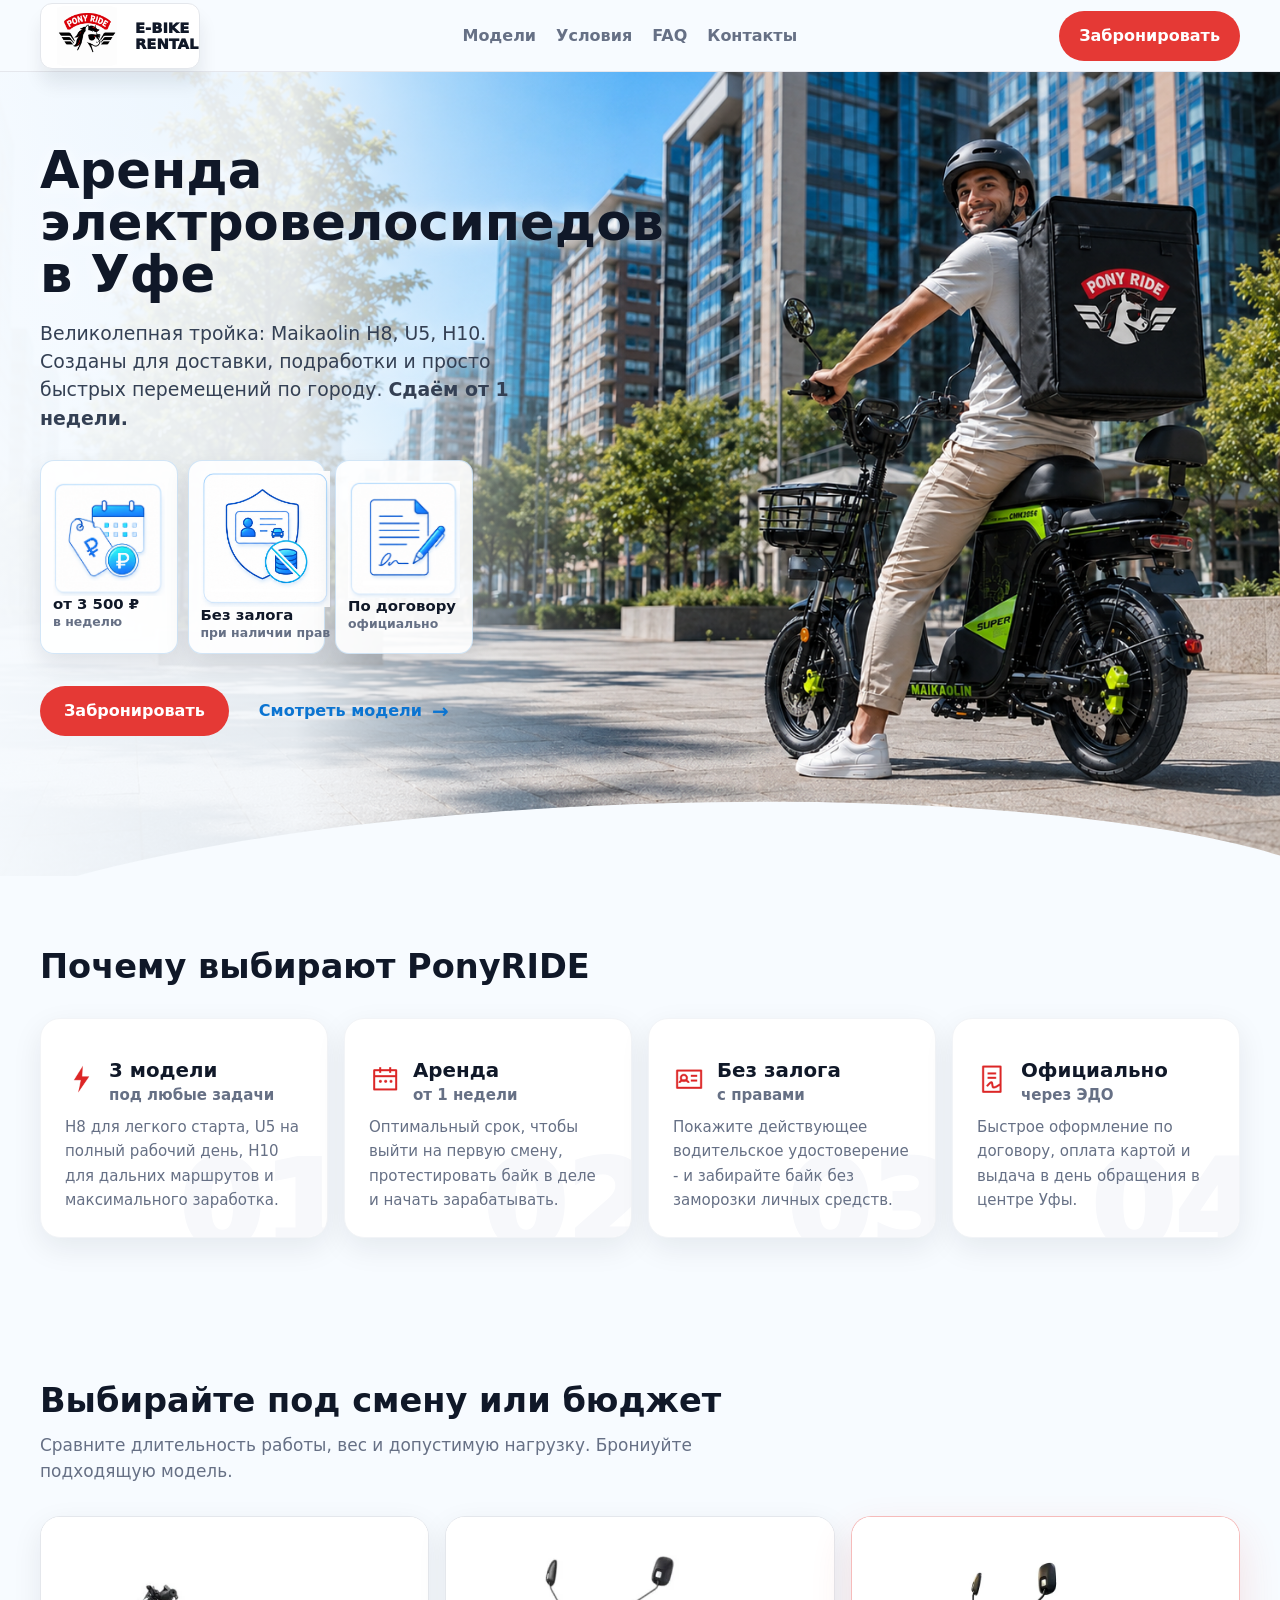
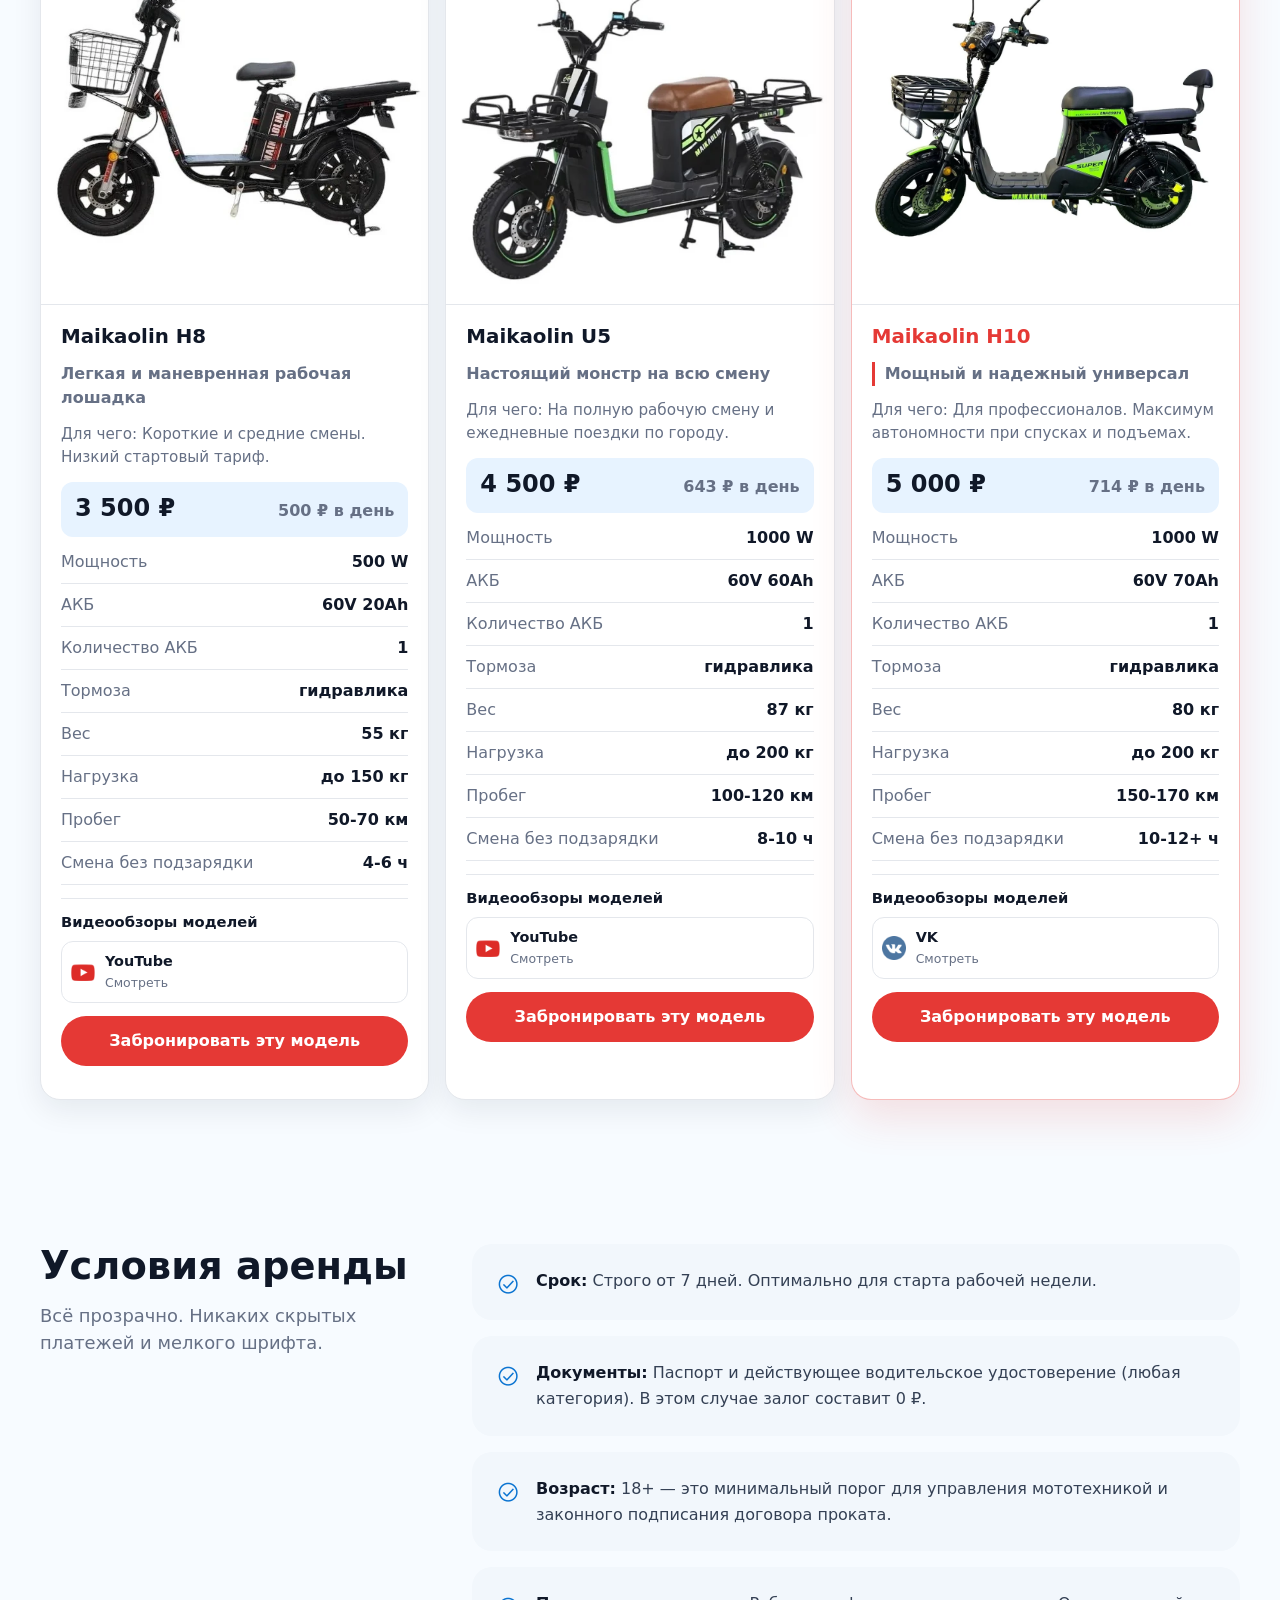
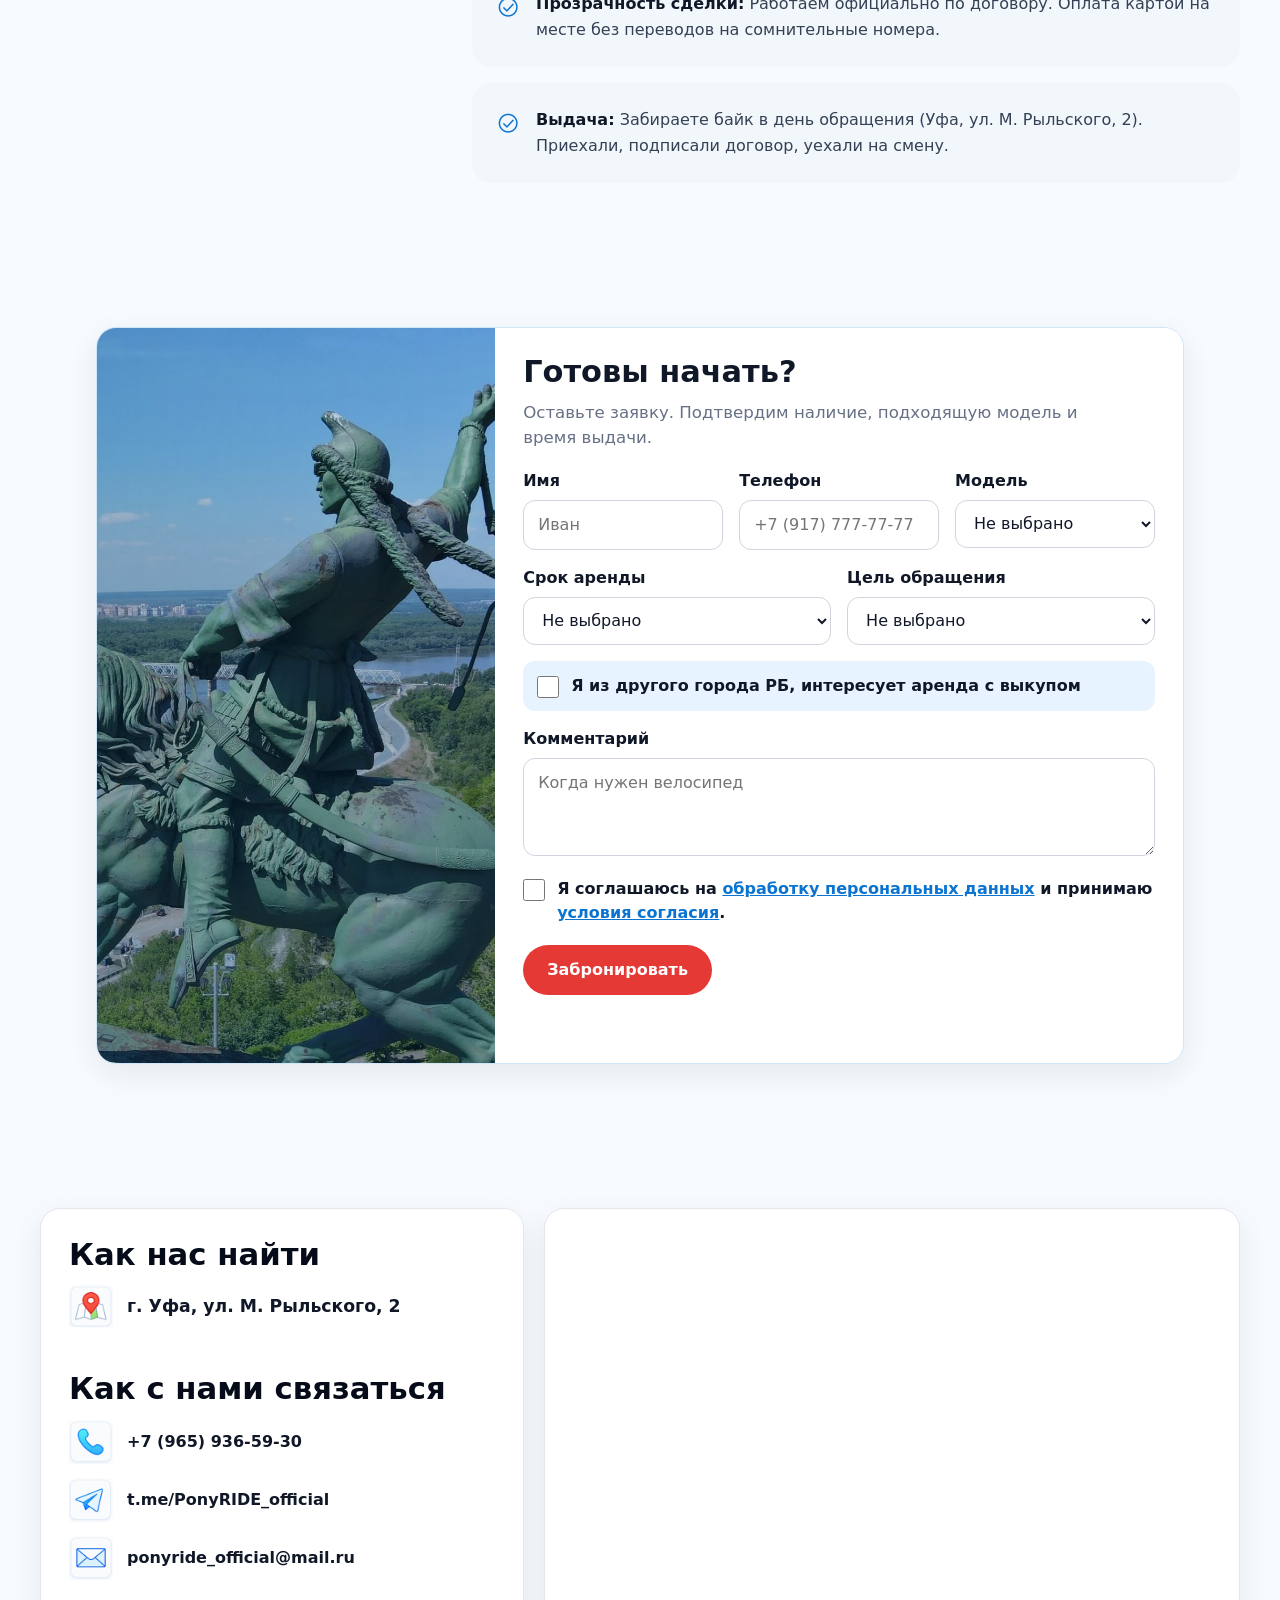
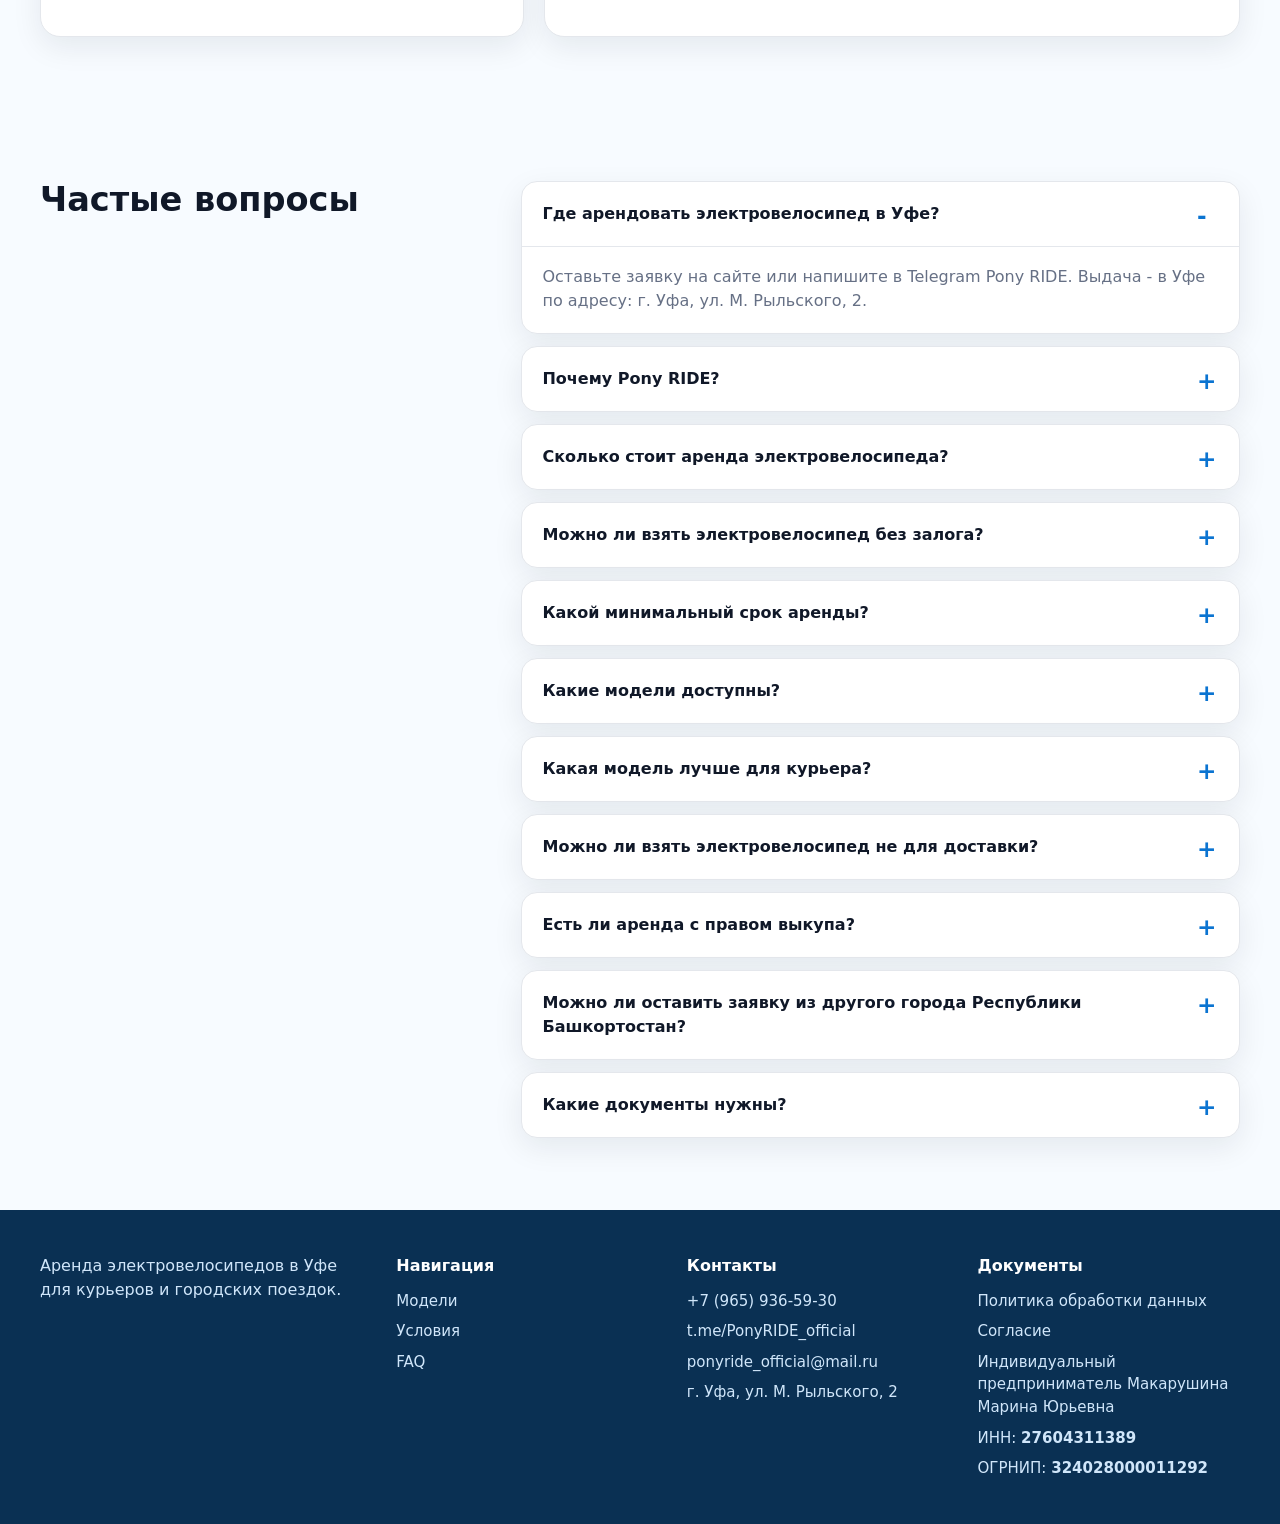
==== index.html @ e051b03e "Add files via upload" ====
<!doctype html>
<html lang="ru">
  <head>
    <meta charset="utf-8">
    <meta name="viewport" content="width=device-width, initial-scale=1">
    <title>Аренда электровелосипедов в Уфе для курьеров - Pony RIDE</title>
    <meta name="description" content="Pony RIDE - аренда электровелосипедов в Уфе от 1 недели. Maikaolin H10, U5 и H8 для доставки, рабочих смен и городских поездок. Возможна аренда с правом выкупа.">
    <meta name="theme-color" content="#f7fbff">
    <link rel="canonical" href="https://ponyride.example/">
    <meta property="og:title" content="Аренда электровелосипедов в Уфе для курьеров - Pony RIDE">
    <meta property="og:description" content="Pony RIDE - аренда электровелосипедов в Уфе от 1 недели. Maikaolin H10, U5 и H8 для доставки, рабочих смен и городских поездок.">
    <meta property="og:type" content="website">
    <meta property="og:image" content="https://ponyride.example/assets/img/hero/hero-main.jpg">
    <meta property="og:url" content="https://ponyride.example/">
    <meta property="og:locale" content="ru_RU">
    <link rel="stylesheet" href="assets/css/styles.css?v=20260522-hero2">
    <script src="assets/js/config.js" defer></script>
    <script src="assets/js/data.models.js" defer></script>
    <script src="assets/js/data.faq.js" defer></script>
    <script src="assets/js/script.js" defer></script>
    <script id="local-business-schema" type="application/ld+json"></script>
    <script id="faq-schema" type="application/ld+json"></script>
  </head>
  <body>
    <a class="skip-link" href="#main">К содержанию</a>
    <header class="site-header" id="top">
      <div class="container header-row">
        <a class="brand" href="#top" aria-label="Pony RIDE, к началу страницы">
          <img src="assets/img/logo/logo-site.png" width="176" height="64" alt="Pony RIDE">
          <span>E-BIKE<br>RENTAL</span>
        </a>
        <button class="menu-toggle" type="button" aria-controls="site-nav" aria-expanded="false" aria-label="Открыть меню">
          <span></span><span></span><span></span>
        </button>
        <nav class="site-nav" id="site-nav" aria-label="Навигация по странице">
          <a href="#models">Модели</a>
          <a href="#terms">Условия</a>
          <a href="#faq">FAQ</a>
          <a href="#contacts">Контакты</a>
        </nav>
        <a class="button header-book" href="#booking" data-track="click_header_book">Забронировать</a>
      </div>
    </header>

    <main id="main">
      <section class="hero" aria-labelledby="hero-title">
        <picture class="hero-media">
          <source srcset="assets/img/hero/hero-main2.webp" type="image/webp">
          <img src="assets/img/hero/hero-main.jpg" width="2432" height="1368" alt="Курьер Pony RIDE на электровелосипеде в городе" fetchpriority="high">
        </picture>
        <div class="container hero-content">
          <h1 id="hero-title">Аренда электровелосипедов <span>в Уфе</span></h1>
          <p class="hero-lead">Великолепная тройка: Maikaolin H8, U5, H10. Созданы для доставки, подработки и просто быстрых перемещений по городу. <b>Сдаём от 1 недели.</b></p>
          <div class="hero-facts" aria-label="Ключевые условия аренды">
            <span>
              <img src="assets/img/icons/calendar.png" alt="Календарь" class="hero-fact-icon">
              <b>от 3 500 ₽</b><small>в неделю</small>
            </span>
            <span>
              <img src="assets/img/icons/card.png" alt="Права" class="hero-fact-icon">
              <b>Без залога</b><small style="white-space:nowrap">при наличии прав</small>
            </span>
            <span>
              <img src="assets/img/icons/contract.png" alt="Договор" class="hero-fact-icon">
              <b>По договору</b><small>официально</small>
            </span>
          </div>
          <div class="hero-actions">
            <a class="button" href="#booking" data-track="click_hero_book">Забронировать</a>
            <a class="hero-model-link" href="#models">Смотреть модели <span aria-hidden="true">→</span></a>
          </div>
        </div>
      </section>

      <section class="section" id="benefits" aria-labelledby="benefits-title">
        <div class="container">
          <div class="section-heading reveal">
            <h2 id="benefits-title">Почему выбирают PonyRIDE</h2>
          </div>
          <div class="benefits-grid">
            <article class="info-card benefit-card reveal">
              <span class="card-watermark" aria-hidden="true">01</span>
              <div class="benefit-content">
                <div class="benefit-row">
                  <img class="benefit-icon" src="assets/img/icons/benefit-zap.png" width="40" height="40" loading="lazy" alt="">
                  <h3>3 модели 
                    <p>под любые задачи</p>
                </div>
                <p>H8 для легкого старта, U5 на полный рабочий день, H10 для дальних маршрутов и максимального заработка.</p>
              </div>
            </article>
            <article class="info-card benefit-card reveal">
              <span class="card-watermark" aria-hidden="true">02</span>
              <div class="benefit-content">
                <div class="benefit-row">
                  <img class="benefit-icon" src="assets/img/icons/benefit-calendar.png" width="40" height="40" loading="lazy" alt="">
                  <h3>Аренда <p>от 1 недели</h3>
                </div>
                <p>Оптимальный срок, чтобы выйти на первую смену, протестировать байк в деле и начать зарабатывать.</p>
              </div>
            </article>
            <article class="info-card benefit-card reveal">
              <span class="card-watermark" aria-hidden="true">03</span>
              <div class="benefit-content">
                <div class="benefit-row">
                  <img class="benefit-icon" src="assets/img/icons/benefit-id.png" width="40" height="40" loading="lazy" alt="">
                  <h3>Без залога <p>с правами</p></h3>
                </div>
                <p>Покажите действующее водительское удостоверение - и забирайте байк без заморозки личных средств.</p>
              </div>
            </article>
            <article class="info-card benefit-card reveal">
              <span class="card-watermark" aria-hidden="true">04</span>
              <div class="benefit-content">
                <div class="benefit-row">
                  <img class="benefit-icon" src="assets/img/icons/benefit-contract.png" width="40" height="40" loading="lazy" alt="">
                  <h3>Официально <p>через ЭДО</h3>
                </div>
                <p>Быстрое оформление по договору, оплата картой и выдача в день обращения в центре Уфы.</p>
              </div>
            </article>
          </div>
        </div>
      </section>

      <section class="section section-soft" id="models" aria-labelledby="models-title">
        <div class="container">
          <div class="section-heading section-heading-wide reveal">
            <h2 id="models-title">Выбирайте под смену или бюджет</h2>
            <p>Сравните длительность работы, вес и допустимую нагрузку. Брониуйте подходящую модель.</p>
          </div>
          <div class="model-grid" id="model-grid"></div>
        </div>
      </section>

      <section class="section" id="terms" aria-labelledby="terms-title">
        <div class="container terms-layout">
          <div class="terms-summary reveal">
            <h2 id="terms-title">Условия аренды</h2>
            <p>Всё прозрачно. Никаких скрытых платежей и мелкого шрифта.</p>
          </div>
          <ul class="term-list">
            <li class="reveal"><img src="assets/img/icons/check-circle.png" width="30" height="30" loading="lazy" alt=""><p><strong>Срок:</strong> Строго от 7 дней. Оптимально для старта рабочей недели.</p></li>
            <li class="reveal"><img src="assets/img/icons/check-circle.png" width="30" height="30" loading="lazy" alt=""><p><strong>Документы:</strong> Паспорт и действующее водительское удостоверение (любая категория). В этом случае залог составит 0 ₽.</p></li>
            <li class="reveal"><img src="assets/img/icons/check-circle.png" width="30" height="30" loading="lazy" alt=""><p><strong>Возраст:</strong> 18+ — это минимальный порог для управления мототехникой и законного подписания договора проката.</p></li>
            <li class="reveal"><img src="assets/img/icons/check-circle.png" width="30" height="30" loading="lazy" alt=""><p><strong>Прозрачность сделки:</strong> Работаем официально по договору. Оплата картой на месте без переводов на сомнительные номера.</p></li>
            <li class="reveal"><img src="assets/img/icons/check-circle.png" width="30" height="30" loading="lazy" alt=""><p><strong>Выдача:</strong> Забираете байк в день обращения (Уфа, ул. М. Рыльского, 2). Приехали, подписали договор, уехали на смену.</p></li>
          </ul>
        </div>
      </section>

      <section class="section booking-section" id="booking" aria-labelledby="booking-title">
        <div class="container booking-shell">
          <picture class="booking-media reveal">
            <source srcset="assets/img/booking/ufa-salavat-booking.webp" type="image/webp">
            <img src="assets/img/booking/ufa-salavat-booking.jpg" width="2432" height="1368" loading="lazy" alt="Памятник Салавату Юлаеву в Уфе">
          </picture>
          <div class="booking-copy">
            <div class="booking-intro reveal">
              <h2 id="booking-title">Готовы начать?</h2>
              <p>Оставьте заявку. Подтвердим наличие, подходящую модель и время выдачи.</p>
            </div>
            <form class="booking-form reveal" id="booking-form" novalidate>
              <div class="field-grid">
                <div class="field">
                  <label for="name">Имя</label>
                  <input id="name" name="name" type="text" autocomplete="name" maxlength="50" aria-describedby="name-error" placeholder="Иван" required>
                  <p class="field-error" id="name-error"></p>
                </div>
                <div class="field">
                  <label for="phone">Телефон</label>
                  <input id="phone" name="phone" type="tel" autocomplete="tel" inputmode="tel" aria-describedby="phone-error" placeholder="+7 (917) 777-77-77" required>
                  <p class="field-error" id="phone-error"></p>
                </div>
                <div class="field">
                  <label for="model">Модель</label>
                  <select id="model" name="model" aria-describedby="model-error" required>
                    <option value="">Не выбрано</option>
                    <option value="h10">Maikaolin H10</option>
                    <option value="u5">Maikaolin U5</option>
                    <option value="h8">Maikaolin H8</option>
                    <option value="consultation">Нужна консультация</option>
                  </select>
                  <p class="field-error" id="model-error"></p>
                </div>
                <div class="field">
                  <label for="rental-term">Срок аренды</label>
                  <select id="rental-term" name="rentalTerm" aria-describedby="rental-term-error" required>
                    <option value="">Не выбрано</option>
                    <option value="1_week">1 неделя</option>
                    <option value="2_weeks">2 недели</option>
                    <option value="1_month">1 месяц</option>
                    <option value="over_month">Дольше месяца</option>
                    <option value="other_term">Другой срок</option>
                  </select>
                  <p class="field-error" id="rental-term-error"></p>
                </div>
                <div class="field">
                  <label for="rental-purpose">Цель обращения</label>
                  <select id="rental-purpose" name="rentalPurpose" aria-describedby="rental-purpose-error" required>
                    <option value="">Не выбрано</option>
                    <option value="delivery">Для доставки</option>
                    <option value="city_rides">Для поездок на работу / по городу</option>
                    <option value="rent_to_own">Интересует аренда с правом выкупа</option>
                    <option value="consultation">Нужна консультация</option>
                  </select>
                  <p class="field-error" id="rental-purpose-error"></p>
                </div>
                <div class="field field-wide checkbox-field">
                  <label class="checkbox-row" for="from-region">
                    <input id="from-region" name="fromBashkortostanCity" type="checkbox">
                    <span>Я из другого города РБ, интересует аренда с выкупом</span>
                  </label>
                </div>
                <div class="field field-wide city-field" id="city-field" hidden>
                  <label for="city">Город</label>
                  <input id="city" name="city" type="text" maxlength="80" aria-describedby="city-help city-error" placeholder="Например, Стерлитамак">
                  <p class="field-help" id="city-help">Оставьте заявку - уточним возможность и условия отдельно.</p>
                  <p class="field-error" id="city-error"></p>
                </div>
                <div class="field field-wide">
                  <label for="comment">Комментарий</label>
                  <textarea id="comment" name="comment" rows="3" placeholder="Когда нужен велосипед"></textarea>
                </div>
              </div>
              <div class="field consent-field">
                <label class="checkbox-row" for="consent">
                  <input id="consent" name="consent" type="checkbox" aria-describedby="consent-error" required>
                  <span>Я соглашаюсь на <a href="privacy.html">обработку персональных данных</a> и принимаю <a href="consent.html">условия согласия</a>.</span>
                </label>
                <p class="field-error" id="consent-error"></p>
              </div>
              <button class="button submit-button" id="submit-button" type="submit">Забронировать</button>
              <p class="form-status" id="form-status" role="status" aria-live="polite"></p>
            </form>
          </div>
        </div>
      </section>

      <section class="section section-soft" id="contacts" aria-labelledby="contacts-title">
        <div class="container contacts-layout">
          <div class="contact-panel reveal">
            <div class="section-heading">
              <h2 id="contacts-title">Как нас найти</h2>
            </div>
            <p class="address-line"><img src="assets/img/icons/contact-address.png" width="48" height="48" alt=""><strong data-config-text="address">г. Уфа, ул. М. Рыльского, 2</strong></p>
            <div class="section-heading">
            <h2 class="contact-title">Как с нами связаться</h2>
            </div>
            <div class="contact-links">
              <a data-contact="phone" href="tel:+79659365930"><img src="assets/img/icons/contact-phone.png" width="48" height="48" alt=""><span data-config-text="phoneDisplay">+7 (965) 936-59-30</span></a>
              <a data-contact="telegram" href="https://t.me/PonyRIDE_official" target="_blank" rel="noreferrer"><img src="assets/img/icons/contact-telegram.png" width="48" height="48" alt=""><span data-config-text="telegramDisplay">t.me/PonyRIDE_official</span></a>
              <a data-contact="email" href="mailto:ponyride_official@mail.ru"><img src="assets/img/icons/contact-email.png" width="48" height="48" alt=""><span data-config-text="email">ponyride_official@mail.ru</span></a>
            </div>
          </div>
          <div class="map-panel reveal" id="map-panel"></div>
        </div>
      </section>

      <section class="section" id="faq" aria-labelledby="faq-title">
        <div class="container faq-layout">
          <div class="section-heading reveal">
            <h2 id="faq-title">Частые вопросы</h2>
          </div>
          <div class="faq-list" id="faq-list"></div>
        </div>
      </section>
    </main>

    <footer class="site-footer">
      <div class="container footer-grid">
        <div class="footer-brand">
          <p>Аренда электровелосипедов в Уфе для курьеров и городских поездок.</p>
        </div>
        <div>
          <h2>Навигация</h2>
          <div class="footer-links">
            <a href="#models">Модели</a>
            <a href="#terms">Условия</a>
            <a href="#faq">FAQ</a>
          </div>
        </div>
        <div>
          <h2>Контакты</h2>
          <div class="footer-links">
            <a data-contact="phone" href="tel:+79659365930" data-config-text="phoneDisplay">+7 (965) 936-59-30</a>
            <a data-contact="telegram" href="https://t.me/PonyRIDE_official" target="_blank" rel="noreferrer" data-config-text="telegramDisplay">t.me/PonyRIDE_official</a>
            <a href="mailto:ponyride_official@mail.ru" data-config-text="email">ponyride_official@mail.ru</a>
            <span data-config-text="address">г. Уфа, ул. М. Рыльского, 2</span>
          </div>
        </div>
        <div>
          <h2>Документы</h2>
          <div class="footer-links">
            <a href="privacy.html">Политика обработки данных</a>
            <a href="consent.html">Согласие</a>
            <span data-config-text="legalName">Индивидуальный предприниматель Макарушина Марина Юрьевна</span>
            <span>ИНН: <b data-config-text="inn">27604311389</b></span>
            <span>ОГРНИП: <b data-config-text="ogrnip">324028000011292</b></span>
          </div>
        </div>
      </div>
    </footer>
  </body>
</html>
---- assets/css/styles.css ----
:root {
  --color-bg: #f7fbff;
  --color-surface: #ffffff;
  --color-text: #101828;
  --color-muted: #667085;
  --color-border: #e4e7ec;
  --color-primary: #0b74d1;
  --color-primary-soft: #e7f3ff;
  --color-accent: #e53935;
  --color-accent-hover: #c62828;
  --color-success: #12b76a;
  --shadow-card: 0 10px 30px rgba(16, 24, 40, 0.08);
  --radius-card: 20px;
  --radius-button: 999px;
  --container: 1200px;
  --header-height: 72px;
}

*,
*::before,
*::after {
  box-sizing: border-box;
  letter-spacing: 0;
}

html {
  scroll-behavior: smooth;
}

body {
  margin: 0;
  overflow-x: hidden;
  background: var(--color-bg);
  color: var(--color-text);
  font-family: system-ui, -apple-system, BlinkMacSystemFont, "Segoe UI", sans-serif;
  font-size: 16px;
  line-height: 1.5;
}

body.nav-open {
  overflow: hidden;
}

img {
  display: block;
  max-width: 100%;
}

a {
  color: inherit;
}

button,
input,
select,
textarea {
  font: inherit;
}

button,
a,
input,
select,
textarea,
summary {
  -webkit-tap-highlight-color: transparent;
}

:focus-visible {
  outline: 3px solid rgba(11, 116, 209, 0.42);
  outline-offset: 3px;
}

.skip-link {
  position: fixed;
  left: 16px;
  top: -64px;
  z-index: 30;
  border-radius: 8px;
  background: var(--color-text);
  color: #fff;
  padding: 12px 16px;
  text-decoration: none;
}

.skip-link:focus {
  top: 16px;
}

.container {
  width: min(calc(100% - 32px), var(--container));
  margin-inline: auto;
}

.section {
  padding-block: 72px;
  scroll-margin-top: calc(var(--header-height) + 18px);
}

.section-soft {
  background: transparent;
}

.eyebrow {
  margin: 0 0 12px;
  color: var(--color-primary);
  font-size: 0.92rem;
  font-weight: 800;
  text-transform: uppercase;
}

.section-heading {
  max-width: 620px;
  margin-bottom: 32px;
}

.section-heading-wide {
  max-width: 760px;
}

.section-heading h2 {
  margin: 0;
  font-size: clamp(1.8rem, 2.1rem, 2.5rem);
  line-height: 1.12;
}

.section-heading p:not(.eyebrow) {
  margin: 14px 0 0;
  color: var(--color-muted);
  font-size: 1.06rem;
}

.button {
  display: inline-flex;
  min-height: 48px;
  align-items: center;
  justify-content: center;
  border: 0;
  border-radius: var(--radius-button);
  background: var(--color-accent);
  color: #fff;
  cursor: pointer;
  padding: 13px 24px;
  font-weight: 800;
  text-align: center;
  text-decoration: none;
  transition: background 180ms ease, transform 180ms ease, box-shadow 180ms ease;
}

.button:hover {
  background: var(--color-accent-hover);
  box-shadow: 0 12px 24px rgba(229, 57, 53, 0.2);
  transform: translateY(-1px);
}

.button:disabled {
  cursor: wait;
  background: #98a2b3;
  box-shadow: none;
  transform: none;
}

.button-light {
  border: 1px solid var(--color-border);
  background: var(--color-surface);
  color: var(--color-text);
}

.button-light:hover {
  background: var(--color-primary-soft);
  color: var(--color-primary);
  box-shadow: var(--shadow-card);
}

.site-header {
  position: sticky;
  top: 0;
  z-index: 20;
  height: var(--header-height);
  border-bottom: 1px solid rgba(228, 231, 236, 0.92);
  background: rgba(247, 251, 255, 0.94);
  backdrop-filter: blur(14px);
}

.header-row {
  position: relative;
  display: grid;
  height: 100%;
  grid-template-columns: auto 1fr auto;
  align-items: center;
  gap: 18px;
}

.brand {
  display: inline-flex;
  align-items: center;
  gap: 3px;
  min-height: 60px;
  overflow: hidden;
  border: 1px solid var(--color-border);
  border-radius: 12px;
  background: var(--color-surface);
  padding: 2px 1px 2px;
  box-shadow: 1px 15px 18px rgba(16, 24, 40, 0.08);
  text-decoration: none;
}

.brand img {
  width: 90px;
  height: 60px;
  border-radius: 25px;
  object-fit: contain;
}

.brand span {
  max-width: 112px;
  color: var(--color-text);
  font-size: 0.92rem;
  font-weight: 950;
  line-height: 1.05;
}

.footer-brand img {
  width: 128px;
  height: 52px;
  object-fit: contain;
}

.site-nav {
  display: flex;
  align-items: center;
  justify-content: center;
  gap: 20px;
}

.site-nav a {
  color: var(--color-muted);
  font-weight: 700;
  text-decoration: none;
}

.site-nav a:hover,
.footer-links a:hover,
.contact-links a:hover {
  color: var(--color-primary);
}

.header-book {
  min-height: 44px;
  padding-inline: 20px;
}

.menu-toggle {
  display: none;
  width: 46px;
  height: 46px;
  place-items: center;
  border: 1px solid var(--color-border);
  border-radius: 8px;
  background: var(--color-surface);
  color: var(--color-text);
  cursor: pointer;
}

.menu-toggle span {
  display: block;
  width: 20px;
  height: 2px;
  margin: 4px auto;
  background: currentColor;
  transition: transform 180ms ease, opacity 180ms ease;
    margin-left: 8px;
    padding: 2px 5px;
  }

.site-header.is-open .menu-toggle span:nth-child(1) {
  transform: translateY(6px) rotate(45deg);
}

.site-header.is-open .menu-toggle span:nth-child(2) {
  opacity: 0;
}

.site-header.is-open .menu-toggle span:nth-child(3) {
  transform: translateY(-6px) rotate(-45deg);
}

.hero {
  position: relative;
  min-height: clamp(640px, 74svh, 760px);
  isolation: isolate;
  overflow: hidden;
  background: #d9ecfb;
  color: var(--color-text);
}

.hero::before {
  position: absolute;
  inset: 0;
  z-index: -1;
  background:
    linear-gradient(90deg, rgba(247, 251, 255, 0.98) 0%, rgba(247, 251, 255, 0.9) 23%, rgba(247, 251, 255, 0.48) 35%, rgba(247, 251, 255, 0) 49%);
  content: "";
}

.hero::after {
  position: absolute;
  right: -8vw;
  bottom: -78px;
  left: -8vw;
  height: 150px;
  z-index: -1;
  border-radius: 50% 50% 0 0 / 100% 100% 0 0;
  background: var(--color-bg);
  content: "";
  transform: rotate(-2deg);
}


.hero-media,
.hero-media img {
  position: absolute;
  inset: 0;
  width: 100%;
  height: 100%;
}

.hero-media {
  z-index: -3;
}

.hero-media img {
  object-fit: cover;
  object-position: right center;
}

.hero-content {
  display: flex;
  min-height: inherit;
  flex-direction: column;
  justify-content: center;
  align-items: flex-start;
  padding-block: 72px 138px;
}

.hero h1 {
  max-width: 560px;
  margin: 0;
  font-size: clamp(3.15rem, 4vw, 3.65rem);
  line-height: 1.02;
  text-shadow: 0 2px 18px rgba(255, 255, 255, 0.88);
}

.hero h1 span {
  display: block;
}

.hero-lead {
  max-width: 520px;
  margin: 18px 0 0;
  color: #344054;
  font-size: 1.18rem;
  text-shadow: 0 2px 14px rgba(255, 255, 255, 0.94);
}

.hero-facts {
  display: grid;
  grid-template-columns: repeat(4, minmax(0, 1fr));
  width: min(100%, 580px);
  gap: 10px;
  margin-top: 28px;
}

.hero-facts span {
  display: grid;
  min-height: 72px;
  align-content: center;
  border: 1px solid rgba(11, 116, 209, 0.18);
  border-radius: 14px;
  background: rgba(255, 255, 255, 0.9);
  box-shadow: 0 10px 24px rgba(16, 24, 40, 0.1);
  padding: 10px 12px;
}

.hero-facts b {
  font-size: 0.93rem;
  line-height: 1.15;
}

.hero-facts small {
  color: var(--color-muted);
  font-size: 0.78rem;
  font-weight: 700;
}

.hero-actions {
  display: flex;
  flex-wrap: wrap;
  align-items: center;
  gap: 12px;
  margin-top: 30px;
}

.hero-model-link {
  display: inline-flex;
  min-height: 48px;
  align-items: center;
  gap: 10px;
  border-radius: var(--radius-button);
  color: var(--color-primary);
  padding: 12px 18px;
  font-weight: 900;
  text-decoration: none;
}

.hero-model-link span {
  font-size: 1.25rem;
  transition: transform 180ms ease;
}

.hero-model-link:hover {
  background: rgba(255, 255, 255, 0.76);
}

.hero-model-link:hover span {
  transform: translateX(3px);
}

.benefits-grid,
.model-grid,
.service-grid,
.review-grid {
  display: grid;
  gap: 16px;
}

.benefits-grid {
  grid-template-columns: repeat(4, minmax(0, 1fr));
}

.info-card,
.model-card,
.service-card,
.review-card {
  border: 1px solid var(--color-border);
  border-radius: var(--radius-card);
  background: var(--color-surface);
  box-shadow: var(--shadow-card);
}

.info-card {
  min-height: 178px;
  padding: 24px;
}

.benefit-card {
  position: relative;
  z-index: 0;
  overflow: hidden;
  border-color: #f2f4f7;
  transition: box-shadow 180ms ease, transform 180ms ease;
}

.benefit-card:hover {
  box-shadow: 0 14px 34px rgba(16, 24, 40, 0.12);
  transform: translateY(-4px);
}


.benefit-content {
  position: relative;
  z-index: 1;
}

.benefit-row {
  display: flex;
  align-items: center;
  gap: 12px;
}

.benefit-icon {
  width: 32px;
  height: 32px;
  object-fit: contain;
  margin-bottom: 0;
}


.benefit-row h3 {
  margin: 0;
}

.benefit-content p {
  margin-top: 8px;
  margin-bottom: 0;
}

.card-watermark {
  position: absolute;
  right: -18px;
  bottom: -30px;
  z-index: -1;
  color: #f7f8fb;
  font-size: 7.5rem;
  font-weight: 950;
  line-height: 1;
}

.benefit-card h3 {
  margin-top: 0;
  font-size: 1.12rem;
  line-height: 1.2;
}

.benefit-card p {
  font-size: 0.94rem;
  line-height: 1.62;
}

.info-card h3,
.model-card h3,
.service-card h3,
.review-card h3 {
  margin: 16px 0 8px;
  font-size: 1.24rem;
  line-height: 1.2;
}

.info-card p,
.model-card p,
.service-card p,
.review-card p {
  margin: 0;
  color: var(--color-muted);
}

.icon-badge {
  display: inline-grid;
  width: 42px;
  height: 42px;
  place-items: center;
  border-radius: 8px;
  background: var(--color-primary-soft);
  color: var(--color-primary);
  font-weight: 900;
}

.model-grid {
  grid-template-columns: repeat(3, minmax(0, 1fr));
}

.model-card {
  display: flex;
  min-width: 0;
  flex-direction: column;
  overflow: hidden;
}

.model-card.is-premium {
  border-color: rgba(229, 57, 53, 0.34);
  box-shadow: 0 18px 42px rgba(229, 57, 53, 0.14);
}

.model-card.is-premium .model-media {
  background:
    linear-gradient(135deg, rgba(229, 57, 53, 0.1), rgba(11, 116, 209, 0.12)),
    #fff;
}

.model-card.is-premium h3 {
  color: var(--color-accent);
}

.model-card.is-premium .model-highlight {
  border-left: 3px solid var(--color-accent);
  padding-left: 10px;
}

.model-media {
  aspect-ratio: 1 / 1;
  border-bottom: 1px solid var(--color-border);
  background: var(--color-primary-soft);
}

.model-media img {
  width: 100%;
  height: 100%;
  object-fit: contain;
  background: #fff;
}

.model-body {
  display: grid;
  flex: 1;
  gap: 13px;
  grid-template-rows: auto auto minmax(2.7em, auto) minmax(3em, auto) auto auto 1fr auto;
  padding: 20px;
}

.model-card h3 {
  margin: 0;
}

.model-highlight {
  color: var(--color-text);
  font-weight: 800;
}

.shift-row {
  display: flex;
  min-height: 36px;
  align-items: center;
  flex-wrap: wrap;
  gap: 8px;
}

.shift-fit {
  width: fit-content;
  margin: 0;
  border-radius: var(--radius-button);
  background: #ffe8e7;
  color: var(--color-accent);
  padding: 7px 11px;
  font-size: 0.92rem;
  font-weight: 950;
}

.model-fit {
  font-size: 0.95rem;
}

.price-row {
  display: flex;
  align-items: baseline;
  justify-content: space-between;
  gap: 12px;
  border-radius: 12px;
  background: var(--color-primary-soft);
  padding: 14px;
}

.price-row strong {
  font-size: 1.5rem;
  line-height: 1;
}

.price-row span {
  color: var(--color-muted);
  font-weight: 700;
}

.spec-list {
  display: grid;
  gap: 9px;
  margin: 0;
}

.spec-list div {
  display: flex;
  justify-content: space-between;
  gap: 8px;
  border-bottom: 1px solid var(--color-border);
  padding-bottom: 9px;
}

.spec-list dt {
  color: var(--color-muted);
}

.spec-list dd {
  margin: 0;
  font-weight: 800;
  text-align: right;
}

.model-reviews {
  display: grid;
  grid-template-columns: repeat(2, minmax(0, 1fr));
  gap: 8px;
  border-top: 1px solid var(--color-border);
  padding-top: 12px;
}

.model-review-title {
  grid-column: 1 / -1;
  color: var(--color-text) !important;
  font-size: 0.92rem;
  font-weight: 900;
}

.review-link {
  display: grid;
  min-height: 62px;
  grid-template-columns: 26px 1fr;
  align-items: center;
  column-gap: 8px;
  border: 1px solid var(--color-border);
  border-radius: 12px;
  background: var(--color-surface);
  padding: 9px;
  color: var(--color-text);
  text-decoration: none;
}

.model-reviews .review-link {
  grid-column: 1 / -1;
}

.review-link img {
  grid-row: span 2;
  width: 24px;
  height: 24px;
  object-fit: contain;
}

.review-link b {
  font-size: 0.9rem;
}

.review-link em {
  color: var(--color-muted);
  font-size: 0.78rem;
  font-style: normal;
}

.review-link.is-pending {
  color: #475467;
  background: #f8fafc;
}

.model-card .button {
  align-self: flex-start;
}

.terms-layout {
  display: grid;
  grid-template-columns: minmax(260px, 4fr) minmax(0, 8fr);
  align-items: start;
  gap: clamp(32px, 4vw, 48px);
}

.terms-summary {
  max-width: 390px;
}

.terms-summary h2 {
  margin: 0;
  font-size: clamp(1.9rem, 3vw, 2.5rem);
  font-weight: 900;
  line-height: 1.12;
}

.terms-summary p {
  margin: 16px 0 0;
  color: #667085;
  font-size: 1.12rem;
}

@media (min-width: 768px) {
  .terms-summary {
    position: sticky;
    top: calc(var(--header-height) + 24px);
    height: fit-content;
  }
}

.term-list {
  display: flex;
  flex-direction: column;
  gap: 16px;
  margin: 0;
  padding: 0;
  list-style: none;
}

.term-list li {
  display: flex;
  align-items: flex-start;
  gap: 16px;
  border-radius: var(--radius-card);
  background: #f2f7fc;
  padding: 24px;
}

.term-list img {
  flex: 0 0 auto;
  width: 24px;
  height: 24px;
  margin-top: 4px;
  object-fit: contain;
}

.term-list p {
  margin: 0;
  color: #344054;
  font-size: 1rem;
  line-height: 1.62;
}

.term-list strong {
  color: var(--color-text);
  font-weight: 850;
}

.service-grid {
  grid-template-columns: repeat(6, minmax(0, 1fr));
}

.service-card {
  grid-column: span 2;
  padding: 24px;
}

.service-card.is-priority {
  grid-column: span 3;
  min-height: 226px;
  background:
    linear-gradient(135deg, rgba(11, 116, 209, 0.08), transparent 60%),
    var(--color-surface);
}

.service-card.is-priority:first-child {
  border-top: 5px solid var(--color-accent);
}

.service-card.is-priority:nth-child(2) {
  border-top: 5px solid var(--color-primary);
}

.booking-section {
  background: transparent;
}

.booking-shell {
  display: grid;
  width: min(calc(100% - 32px), 1088px);
  grid-template-columns: minmax(280px, 0.66fr) minmax(0, 1.14fr);
  align-items: stretch;
  gap: 0;
  overflow: hidden;
  border: 1px solid #cfe5f8;
  border-radius: var(--radius-card);
  background: var(--color-surface);
  box-shadow: var(--shadow-card);
}

.booking-copy {
  display: grid;
  align-content: center;
  min-width: 0;
  gap: 18px;
  background: rgba(255, 255, 255, 0.96);
  padding: 28px;
}

.booking-intro {
  max-width: 560px;
}

.booking-intro h2 {
  margin: 0;
  font-size: clamp(1.9rem, 2.2vw, 2.5rem);
  line-height: 1.08;
}

.booking-intro p:not(.eyebrow) {
  margin: 12px 0 0;
  color: var(--color-muted);
  font-size: 1.04rem;
}

.booking-form {
  border: 0;
  border-radius: 0;
  background: transparent;
  box-shadow: none;
  padding: 0;
}

.field-grid {
  display: grid;
  grid-template-columns: repeat(6, minmax(0, 1fr));
  gap: 16px;
}

.field {
  min-width: 0;
  grid-column: span 3;
}

.field-wide {
  grid-column: 1 / -1;
}

.field-grid > .field:nth-child(-n + 3) {
  grid-column: span 2;
}

.field label:not(.checkbox-row) {
  display: inline-block;
  margin-bottom: 7px;
  font-weight: 800;
}

input,
select,
textarea {
  width: 100%;
  min-height: 48px;
  border: 1px solid #d0d5dd;
  border-radius: 12px;
  background: #fff;
  color: var(--color-text);
  padding: 12px 14px;
}

textarea {
  min-height: 96px;
  resize: vertical;
}

input[aria-invalid="true"],
select[aria-invalid="true"],
textarea[aria-invalid="true"] {
  border-color: var(--color-accent);
  box-shadow: 0 0 0 3px rgba(229, 57, 53, 0.12);
}

.checkbox-field {
  border-radius: 12px;
  background: var(--color-primary-soft);
  padding: 13px 14px;
}

.checkbox-row {
  display: flex;
  gap: 12px;
  align-items: flex-start;
  cursor: pointer;
  color: var(--color-text);
  font-weight: 650;
}

.checkbox-row input {
  flex: 0 0 auto;
  width: 22px;
  min-height: 22px;
  margin: 2px 0 0;
  accent-color: var(--color-primary);
}

.checkbox-row a {
  color: var(--color-primary);
}

.city-field {
  padding-top: 2px;
}

.field-help,
.field-error {
  margin: 6px 0 0;
  font-size: 0.92rem;
}

.field-help {
  color: var(--color-muted);
}

.field-error {
  color: var(--color-accent);
}

.field-error:empty {
  display: none;
}

.consent-field {
  margin-top: 14px;
}

.submit-button {
  margin-top: 20px;
}

.form-status {
  min-height: 26px;
  margin: 14px 0 0;
  border-radius: 12px;
  color: var(--color-muted);
}

.form-status.is-success,
.form-status.is-error,
.form-status.is-pending {
  padding: 13px 14px;
}

.form-status.is-success {
  background: rgba(18, 183, 106, 0.12);
  color: #067647;
}

.form-status.is-error {
  background: rgba(229, 57, 53, 0.1);
  color: #b42318;
}

.form-status.is-pending {
  background: var(--color-primary-soft);
  color: var(--color-primary);
}

.booking-media {
  position: relative;
  min-height: 560px;
  overflow: hidden;
  background: #d8ebfb;
}

.booking-media img {
  width: 100%;
  height: 100%;
  object-fit: cover;
  object-position: 75% center;
}

.booking-media::after {
  position: absolute;
  inset: 0;
  background:
    linear-gradient(90deg, rgba(7, 53, 92, 0.12), rgba(7, 53, 92, 0)),
    linear-gradient(180deg, rgba(7, 53, 92, 0.08), rgba(7, 53, 92, 0.28));
  content: "";
}

.review-grid {
  grid-template-columns: repeat(3, minmax(0, 1fr));
}

.review-card {
  padding: 24px;
}

.conversion-actions {
  display: flex;
  flex-wrap: wrap;
  gap: 12px;
  margin-top: 22px;
}

.review-head {
  display: flex;
  align-items: center;
  gap: 12px;
}

.review-avatar {
  width: 48px;
  height: 48px;
  border-radius: 50%;
  object-fit: cover;
}

.stars {
  color: #f79009;
  font-weight: 900;
}

.contacts-layout {
  display: grid;
  grid-template-columns: minmax(340px, 0.82fr) minmax(0, 1.18fr);
  align-items: stretch;
  gap: 20px;
}

.contact-panel,
.map-panel {
  border: 1px solid var(--color-border);
  border-radius: var(--radius-card);
  background: var(--color-surface);
  box-shadow: var(--shadow-card);
}

.contact-panel {
  padding: 28px;
}

.contact-panel .section-heading {
  margin-bottom: 14px;
}

.contact-panel .section-heading h2 {
  color: #050b18;
  font-size: clamp(1.9rem, 2.4vw, 2.2rem);
}

.address-line {
  display: flex;
  gap: 14px;
  align-items: center;
  margin: 0 0 42px;
  font-size: 1.08rem;
}

.address-line img,
.contact-links img {
  width: 44px;
  height: 44px;
  object-fit: contain;
}

.contact-title {
  margin: 0 0 14px;
  color: #050b18;
  font-size: 1.48rem;
  line-height: 1.2;
}

.contact-links {
  display: grid;
  gap: 14px;
}

.contact-links a {
  display: flex;
  min-height: 44px;
  align-items: center;
  gap: 14px;
  color: var(--color-text);
  font-weight: 800;
  overflow-wrap: anywhere;
  text-decoration: none;
}

.map-links {
  display: flex;
  flex-wrap: wrap;
  gap: 10px;
  margin-top: 20px;
}

.map-links a {
  display: inline-flex;
  min-height: 44px;
  align-items: center;
  gap: 9px;
  border: 1px solid var(--color-border);
  border-radius: var(--radius-button);
  background: #fff;
  padding: 8px 13px;
  color: var(--color-text);
  font-weight: 800;
  text-decoration: none;
}

.map-links img {
  width: 26px;
  height: 26px;
  object-fit: contain;
}

.map-panel {
  min-height: 420px;
  overflow: hidden;
}

.map-panel iframe {
  width: 100%;
  height: 100%;
  min-height: 420px;
  border: 0;
}

.map-fallback {
  display: grid;
  min-height: inherit;
  place-content: center;
  gap: 16px;
  padding: 30px;
  background:
    linear-gradient(135deg, rgba(11, 116, 209, 0.12), transparent 54%),
    var(--color-surface);
}

.map-fallback h3,
.map-fallback p {
  margin: 0;
}

.map-fallback p {
  color: var(--color-muted);
}

.map-fallback .button {
  justify-self: start;
}

.faq-layout {
  display: grid;
  grid-template-columns: minmax(240px, 0.62fr) 1fr;
  gap: 36px;
  align-items: start;
}

.faq-list {
  display: grid;
  gap: 12px;
}

.faq-item {
  border: 1px solid var(--color-border);
  border-radius: 16px;
  background: var(--color-surface);
  box-shadow: var(--shadow-card);
  overflow: hidden;
}

.faq-item summary {
  position: relative;
  min-height: 64px;
  cursor: pointer;
  list-style: none;
  padding: 20px 58px 20px 20px;
  font-weight: 850;
}

.faq-item summary::-webkit-details-marker {
  display: none;
}

.faq-item summary::after {
  position: absolute;
  right: 22px;
  top: 22px;
  width: 20px;
  height: 20px;
  color: var(--color-primary);
  content: "+";
  font-size: 1.45rem;
  line-height: 1;
}

.faq-item[open] summary::after {
  content: "-";
}

.faq-answer {
  margin: 0;
  border-top: 1px solid var(--color-border);
  color: var(--color-muted);
  padding: 0 20px 20px;
  padding-top: 18px;
}

.site-footer {
  background: #0a3053;
  color: #fff;
  padding-block: 44px;
}

.footer-grid {
  display: grid;
  grid-template-columns: 1.25fr repeat(3, minmax(0, 1fr));
  gap: 28px;
}

.footer-brand p {
  max-width: 330px;
  margin: 0;
  color: #d0e6fa;
}

.site-footer h2 {
  margin: 0 0 12px;
  font-size: 1rem;
}

.footer-links {
  display: grid;
  gap: 8px;
  color: #d0e6fa;
  font-size: 0.94rem;
  overflow-wrap: anywhere;
}

.footer-links a {
  text-decoration: none;
}

.legal-main {
  min-height: calc(100svh - var(--header-height));
  padding-block: 56px 80px;
}

.legal-page {
  max-width: 860px;
  border: 1px solid var(--color-border);
  border-radius: var(--radius-card);
  background: var(--color-surface);
  box-shadow: var(--shadow-card);
  padding: 34px;
}

.legal-page h1 {
  margin-top: 0;
  font-size: 2.4rem;
  line-height: 1.1;
}

.legal-page h2 {
  margin-top: 32px;
}

.legal-page p,
.legal-page li {
  color: #344054;
}

.legal-page li + li {
  margin-top: 8px;
}

.reveal {
  opacity: 1;
  transform: none;
}

.js-ready .reveal {
  opacity: 0;
  transform: translateY(14px);
  transition: opacity 500ms ease, transform 500ms ease;
}

.js-ready .reveal.is-visible {
  opacity: 1;
  transform: none;
}

@media (max-width: 1023px) {
  .benefits-grid,
  .review-grid {
    grid-template-columns: repeat(2, minmax(0, 1fr));
  }

  .booking-shell,
  .contacts-layout,
  .faq-layout {
    grid-template-columns: 1fr;
  }

  .booking-media {
    order: 0;
    min-height: 280px;
  }

  .booking-copy {
    order: -1;
    padding: 28px;
  }

  .field-grid {
    grid-template-columns: repeat(2, minmax(0, 1fr));
  }

  .field,
  .field-grid > .field:nth-child(-n + 3) {
    grid-column: auto;
  }

  .field-wide {
    grid-column: 1 / -1;
  }

  .footer-grid {
    grid-template-columns: repeat(2, minmax(0, 1fr));
  }
}

@media (max-width: 860px) {
  .header-row {
    grid-template-columns: auto auto 1fr;
  }

  .menu-toggle {
    display: grid;
    grid-column: 3;
    justify-self: end;
  }

  .site-nav {
    position: absolute;
    left: -16px;
    right: -16px;
    top: calc(var(--header-height) - 1px);
    display: none;
    max-height: calc(100svh - var(--header-height));
    overflow-y: auto;
    align-items: stretch;
    flex-direction: column;
    gap: 0;
    border-bottom: 1px solid var(--color-border);
    background: var(--color-surface);
    padding: 10px 16px 16px;
    box-shadow: var(--shadow-card);
  }

  .site-header.is-open .site-nav {
    display: flex;
  }

  .site-nav a {
    min-height: 46px;
    border-radius: 8px;
    padding: 12px;
  }

  .site-nav a:hover {
    background: var(--color-primary-soft);
  }

  .header-book {
    grid-column: 2;
    justify-self: end;
    min-width: 0;
    padding-inline: 16px;
  }

  .hero {
    min-height: 720px;
  }

  .hero-content {
    justify-content: flex-end;
    padding-block: 60px 110px;
  }

  .hero h1 {
    max-width: 500px;
    font-size: clamp(2.35rem, 5vw, 2.75rem);
  }

  .hero-facts {
    grid-template-columns: repeat(2, minmax(0, 1fr));
    width: min(100%, 420px);
  }

  .hero::before {
    background:
      linear-gradient(90deg, rgba(247, 251, 255, 0.98) 0%, rgba(247, 251, 255, 0.9) 25%, rgba(247, 251, 255, 0.42) 38%, rgba(247, 251, 255, 0) 50%);
  }

  .service-card,
  .service-card.is-priority {
    grid-column: span 6;
    min-height: 0;
  }
}

@media (max-width: 767px) {
  .terms-layout {
    display: block;
  }

  .terms-summary {
    margin-bottom: 28px;
  }
}

@media (max-width: 639px) {
  body {
    font-size: 16px;
  }

  .container {
    width: min(calc(100% - 24px), var(--container));
  }

  .section {
    padding-block: 56px;
  }

  .brand img,
  .footer-brand img {
    width: 46px;
    height: 42px;
  }

  .brand {
    gap: 7px;
    min-height: 52px;
    padding-right: 9px;
  }

  .brand span {
    max-width: 76px;
    font-size: 0.74rem;
  }

  .header-row {
    gap: 8px;
  }

  .header-book {
    font-size: 0.93rem;
  }

  .hero {
    min-height: 720px;
  }

  .hero-media img {
    object-position: 78% center;
  }

  .hero h1 {
    font-size: 2.25rem;
  }

  .hero-lead {
    font-size: 1rem;
  }

  .hero-actions,
  .hero-actions .button,
  .hero-model-link {
    width: 100%;
  }

  .hero-model-link {
    justify-content: center;
    border: 1px solid rgba(11, 116, 209, 0.16);
    background: rgba(255, 255, 255, 0.84);
  }

  .benefits-grid,
  .model-grid,
  .review-grid,
  .field-grid,
  .footer-grid {
    grid-template-columns: 1fr;
  }

  .info-card {
    min-height: 0;
  }

  .model-body,
  .contact-panel,
  .legal-page {
    padding: 20px;
  }

  .booking-copy {
    padding: 20px;
  }

  .price-row {
    align-items: flex-start;
    flex-direction: column;
  }

  .spec-list div {
    flex-direction: column;
    gap: 3px;
  }

  .spec-list dd {
    text-align: left;
  }

  .term-list li {
    padding-right: 16px;
  }

  .map-panel,
  .map-panel iframe {
    min-height: 340px;
  }

  .legal-page h1 {
    font-size: 2rem;
  }
}

@media (prefers-reduced-motion: reduce) {
  *,
  *::before,
  *::after {
    animation-duration: 0.01ms !important;
    animation-iteration-count: 1 !important;
    scroll-behavior: auto !important;
    transition-duration: 0.01ms !important;
  }

  .reveal {
    opacity: 1;
    transform: none;
  }
}
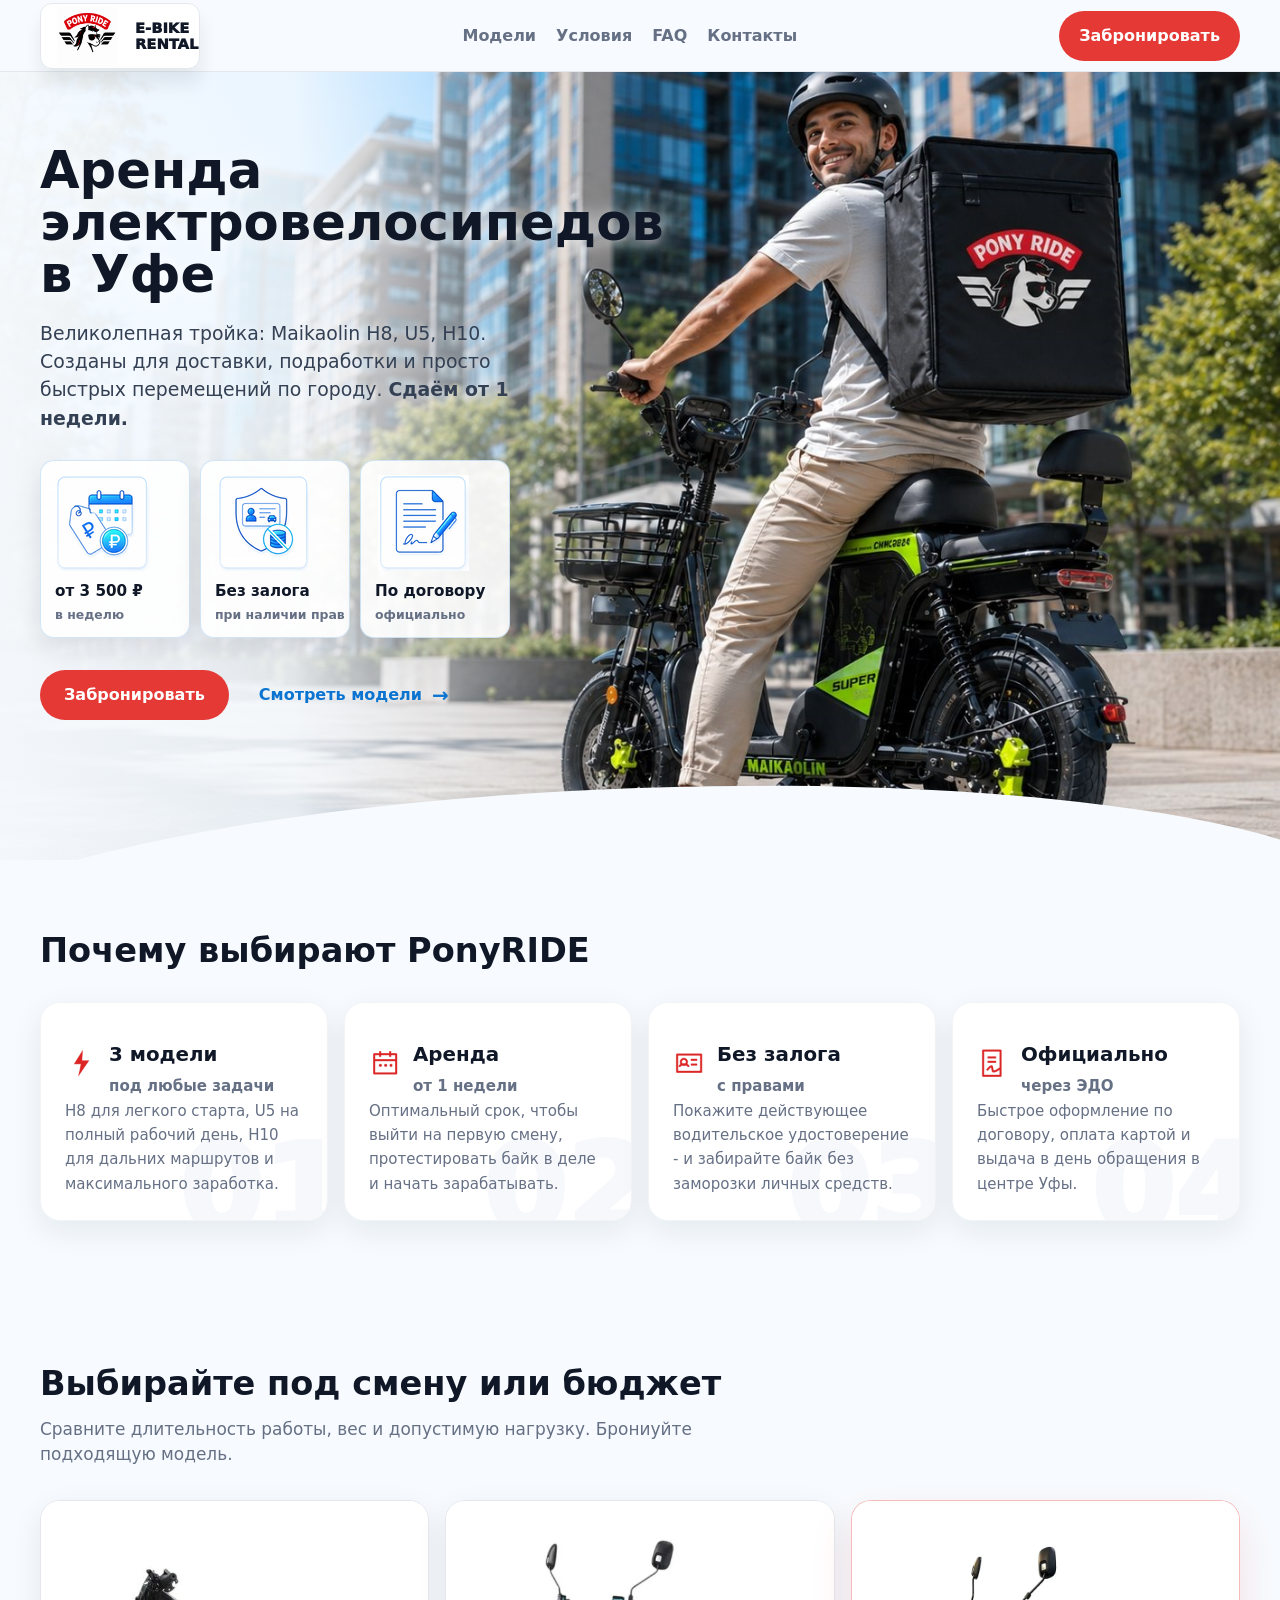
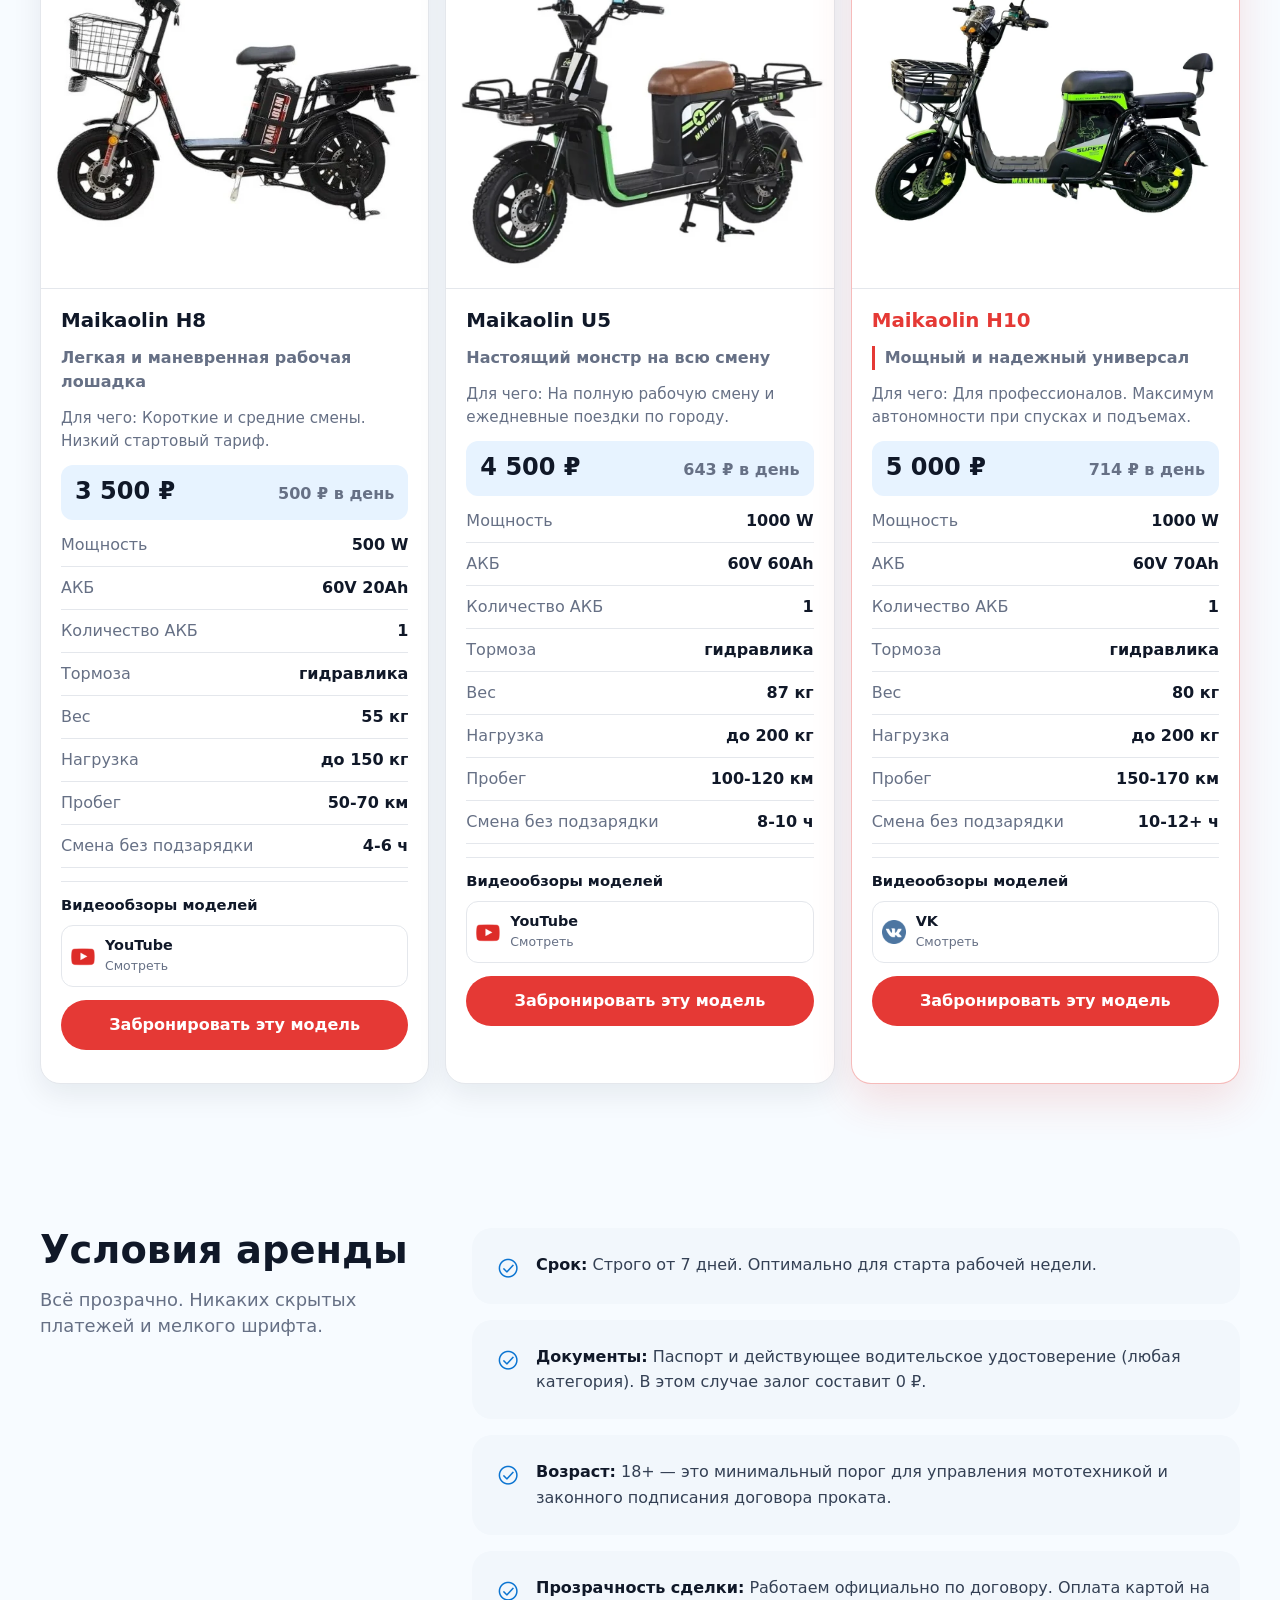
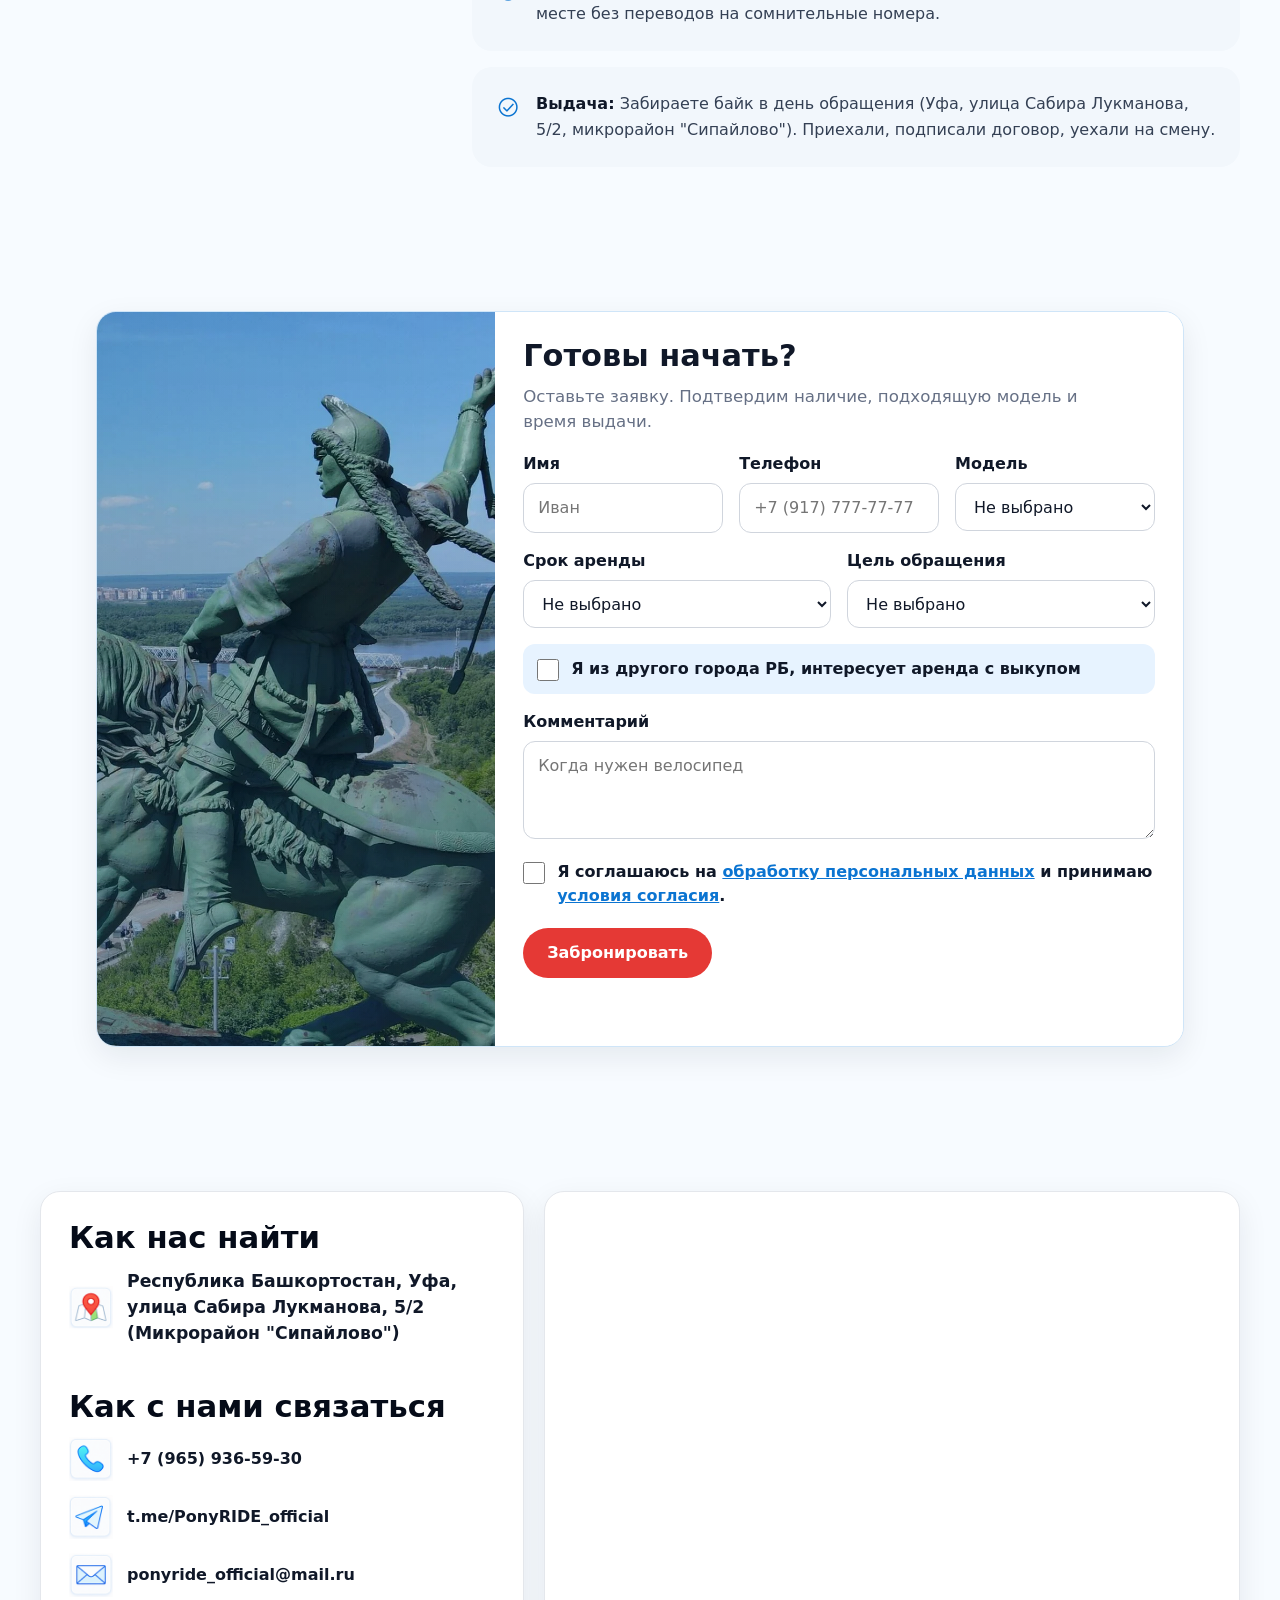
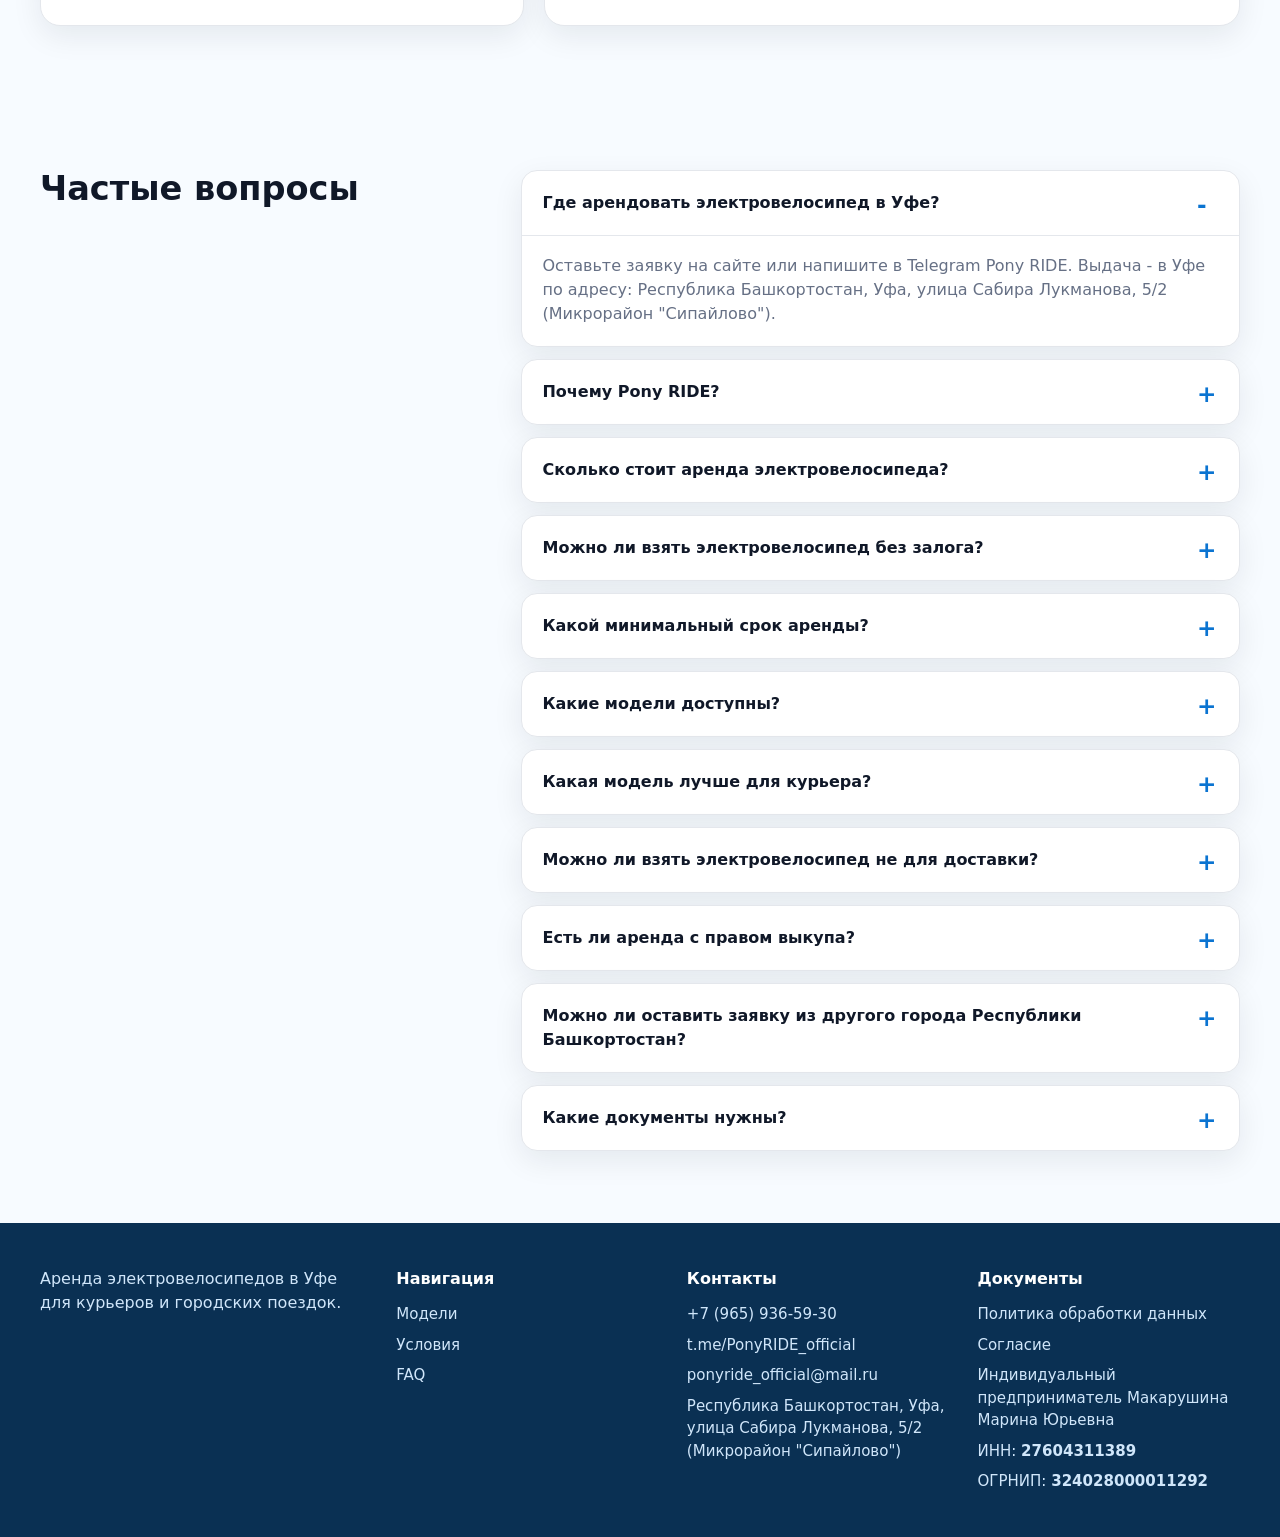
==== commit c330ac20: "Add files via upload" ====
--- a/index.html
+++ b/index.html
@@ -6,18 +6,20 @@
     <title>Аренда электровелосипедов в Уфе для курьеров - Pony RIDE</title>
     <meta name="description" content="Pony RIDE - аренда электровелосипедов в Уфе от 1 недели. Maikaolin H10, U5 и H8 для доставки, рабочих смен и городских поездок. Возможна аренда с правом выкупа.">
     <meta name="theme-color" content="#f7fbff">
-    <link rel="canonical" href="https://ponyride.example/">
+    <link rel="canonical" href="https://www.ponyride.ru/">
+    <link rel="icon" type="image/png" sizes="32x32" href="assets/img/favicon/favicon-32.png">
+    <link rel="apple-touch-icon" sizes="180x180" href="assets/img/favicon/apple-touch-icon.png">
     <meta property="og:title" content="Аренда электровелосипедов в Уфе для курьеров - Pony RIDE">
     <meta property="og:description" content="Pony RIDE - аренда электровелосипедов в Уфе от 1 недели. Maikaolin H10, U5 и H8 для доставки, рабочих смен и городских поездок.">
     <meta property="og:type" content="website">
-    <meta property="og:image" content="https://ponyride.example/assets/img/hero/hero-main.jpg">
-    <meta property="og:url" content="https://ponyride.example/">
+    <meta property="og:image" content="https://www.ponyride.ru/assets/img/hero/hero-main.jpg">
+    <meta property="og:url" content="https://www.ponyride.ru/">
     <meta property="og:locale" content="ru_RU">
-    <link rel="stylesheet" href="assets/css/styles.css?v=20260522-hero2">
-    <script src="assets/js/config.js" defer></script>
-    <script src="assets/js/data.models.js" defer></script>
-    <script src="assets/js/data.faq.js" defer></script>
-    <script src="assets/js/script.js" defer></script>
+    <link rel="stylesheet" href="assets/css/styles.css?v=20260522-booking2">
+    <script src="assets/js/config.js?v=20260522-booking2" defer></script>
+    <script src="assets/js/data.models.js?v=20260522-booking2" defer></script>
+    <script src="assets/js/data.faq.js?v=20260522-booking2" defer></script>
+    <script src="assets/js/script.js?v=20260522-booking2" defer></script>
     <script id="local-business-schema" type="application/ld+json"></script>
     <script id="faq-schema" type="application/ld+json"></script>
   </head>
@@ -45,7 +47,7 @@
     <main id="main">
       <section class="hero" aria-labelledby="hero-title">
         <picture class="hero-media">
-          <source srcset="assets/img/hero/hero-main2.webp" type="image/webp">
+          <source srcset="assets/img/hero/hero-main.webp" type="image/webp">
           <img src="assets/img/hero/hero-main.jpg" width="2432" height="1368" alt="Курьер Pony RIDE на электровелосипеде в городе" fetchpriority="high">
         </picture>
         <div class="container hero-content">
@@ -83,8 +85,10 @@
               <div class="benefit-content">
                 <div class="benefit-row">
                   <img class="benefit-icon" src="assets/img/icons/benefit-zap.png" width="40" height="40" loading="lazy" alt="">
-                  <h3>3 модели 
+                  <div class="benefit-title">
+                    <h3>3 модели</h3>
                     <p>под любые задачи</p>
+                  </div>
                 </div>
                 <p>H8 для легкого старта, U5 на полный рабочий день, H10 для дальних маршрутов и максимального заработка.</p>
               </div>
@@ -94,7 +98,10 @@
               <div class="benefit-content">
                 <div class="benefit-row">
                   <img class="benefit-icon" src="assets/img/icons/benefit-calendar.png" width="40" height="40" loading="lazy" alt="">
-                  <h3>Аренда <p>от 1 недели</h3>
+                  <div class="benefit-title">
+                    <h3>Аренда</h3>
+                    <p>от 1 недели</p>
+                  </div>
                 </div>
                 <p>Оптимальный срок, чтобы выйти на первую смену, протестировать байк в деле и начать зарабатывать.</p>
               </div>
@@ -104,7 +111,10 @@
               <div class="benefit-content">
                 <div class="benefit-row">
                   <img class="benefit-icon" src="assets/img/icons/benefit-id.png" width="40" height="40" loading="lazy" alt="">
-                  <h3>Без залога <p>с правами</p></h3>
+                  <div class="benefit-title">
+                    <h3>Без залога</h3>
+                    <p>с правами</p>
+                  </div>
                 </div>
                 <p>Покажите действующее водительское удостоверение - и забирайте байк без заморозки личных средств.</p>
               </div>
@@ -114,7 +124,10 @@
               <div class="benefit-content">
                 <div class="benefit-row">
                   <img class="benefit-icon" src="assets/img/icons/benefit-contract.png" width="40" height="40" loading="lazy" alt="">
-                  <h3>Официально <p>через ЭДО</h3>
+                  <div class="benefit-title">
+                    <h3>Официально</h3>
+                    <p>через ЭДО</p>
+                  </div>
                 </div>
                 <p>Быстрое оформление по договору, оплата картой и выдача в день обращения в центре Уфы.</p>
               </div>
@@ -144,7 +157,7 @@
             <li class="reveal"><img src="assets/img/icons/check-circle.png" width="30" height="30" loading="lazy" alt=""><p><strong>Документы:</strong> Паспорт и действующее водительское удостоверение (любая категория). В этом случае залог составит 0 ₽.</p></li>
             <li class="reveal"><img src="assets/img/icons/check-circle.png" width="30" height="30" loading="lazy" alt=""><p><strong>Возраст:</strong> 18+ — это минимальный порог для управления мототехникой и законного подписания договора проката.</p></li>
             <li class="reveal"><img src="assets/img/icons/check-circle.png" width="30" height="30" loading="lazy" alt=""><p><strong>Прозрачность сделки:</strong> Работаем официально по договору. Оплата картой на месте без переводов на сомнительные номера.</p></li>
-            <li class="reveal"><img src="assets/img/icons/check-circle.png" width="30" height="30" loading="lazy" alt=""><p><strong>Выдача:</strong> Забираете байк в день обращения (Уфа, ул. М. Рыльского, 2). Приехали, подписали договор, уехали на смену.</p></li>
+            <li class="reveal"><img src="assets/img/icons/check-circle.png" width="30" height="30" loading="lazy" alt=""><p><strong>Выдача:</strong> Забираете байк в день обращения (Уфа, улица Сабира Лукманова, 5/2, микрорайон "Сипайлово"). Приехали, подписали договор, уехали на смену.</p></li>
           </ul>
         </div>
       </section>
@@ -243,7 +256,7 @@
             <div class="section-heading">
               <h2 id="contacts-title">Как нас найти</h2>
             </div>
-            <p class="address-line"><img src="assets/img/icons/contact-address.png" width="48" height="48" alt=""><strong data-config-text="address">г. Уфа, ул. М. Рыльского, 2</strong></p>
+            <p class="address-line"><img src="assets/img/icons/contact-address.png" width="48" height="48" alt=""><strong data-config-text="address">Республика Башкортостан, Уфа, улица Сабира Лукманова, 5/2 (Микрорайон "Сипайлово")</strong></p>
             <div class="section-heading">
             <h2 class="contact-title">Как с нами связаться</h2>
             </div>
@@ -286,7 +299,7 @@
             <a data-contact="phone" href="tel:+79659365930" data-config-text="phoneDisplay">+7 (965) 936-59-30</a>
             <a data-contact="telegram" href="https://t.me/PonyRIDE_official" target="_blank" rel="noreferrer" data-config-text="telegramDisplay">t.me/PonyRIDE_official</a>
             <a href="mailto:ponyride_official@mail.ru" data-config-text="email">ponyride_official@mail.ru</a>
-            <span data-config-text="address">г. Уфа, ул. М. Рыльского, 2</span>
+            <span data-config-text="address">Республика Башкортостан, Уфа, улица Сабира Лукманова, 5/2 (Микрорайон "Сипайлово")</span>
           </div>
         </div>
         <div>
--- a/assets/css/styles.css
+++ b/assets/css/styles.css
@@ -269,9 +269,7 @@
   margin: 4px auto;
   background: currentColor;
   transition: transform 180ms ease, opacity 180ms ease;
-    margin-left: 8px;
-    padding: 2px 5px;
-  }
+}
 
 .site-header.is-open .menu-toggle span:nth-child(1) {
   transform: translateY(6px) rotate(45deg);
@@ -365,25 +363,32 @@
 
 .hero-facts {
   display: grid;
-  grid-template-columns: repeat(4, minmax(0, 1fr));
-  width: min(100%, 580px);
+  grid-template-columns: repeat(3, minmax(0, 1fr));
+  width: min(100%, 470px);
   gap: 10px;
   margin-top: 28px;
 }
 
 .hero-facts span {
   display: grid;
-  min-height: 72px;
-  align-content: center;
+  min-height: 178px;
+  align-content: space-between;
   border: 1px solid rgba(11, 116, 209, 0.18);
   border-radius: 14px;
   background: rgba(255, 255, 255, 0.9);
   box-shadow: 0 10px 24px rgba(16, 24, 40, 0.1);
-  padding: 10px 12px;
+  padding: 14px 14px 12px;
+}
+
+.hero-fact-icon {
+  width: 96px;
+  height: 96px;
+  margin-bottom: 6px;
+  object-fit: contain;
 }
 
 .hero-facts b {
-  font-size: 0.93rem;
+  font-size: 0.95rem;
   line-height: 1.15;
 }
 
@@ -488,6 +493,14 @@
 
 .benefit-row h3 {
   margin: 0;
+}
+
+.benefit-title p {
+  margin: 2px 0 0;
+  color: var(--color-muted);
+  font-size: 0.92rem;
+  font-weight: 750;
+  line-height: 1.2;
 }
 
 .benefit-content p {
@@ -1379,12 +1392,13 @@
 
 @media (max-width: 860px) {
   .header-row {
-    grid-template-columns: auto auto 1fr;
+    grid-template-columns: auto minmax(0, 1fr) auto;
   }
 
   .menu-toggle {
     display: grid;
     grid-column: 3;
+    grid-row: 1;
     justify-self: end;
   }
 
@@ -1421,18 +1435,19 @@
 
   .header-book {
     grid-column: 2;
+    grid-row: 1;
     justify-self: end;
     min-width: 0;
     padding-inline: 16px;
   }
 
   .hero {
-    min-height: 720px;
+    min-height: 680px;
   }
 
   .hero-content {
-    justify-content: flex-end;
-    padding-block: 60px 110px;
+    justify-content: center;
+    padding-block: 46px 96px;
   }
 
   .hero h1 {
@@ -1441,8 +1456,8 @@
   }
 
   .hero-facts {
-    grid-template-columns: repeat(2, minmax(0, 1fr));
-    width: min(100%, 420px);
+    grid-template-columns: repeat(3, minmax(0, 1fr));
+    width: min(100%, 470px);
   }
 
   .hero::before {
@@ -1503,10 +1518,17 @@
 
   .header-book {
     font-size: 0.93rem;
+    padding-inline: 13px;
   }
 
   .hero {
-    min-height: 720px;
+    min-height: min(760px, calc(100svh - var(--header-height) + 38px));
+  }
+
+  .hero::before {
+    background:
+      linear-gradient(90deg, rgba(247, 251, 255, 0.99) 0%, rgba(247, 251, 255, 0.97) 42%, rgba(247, 251, 255, 0.8) 78%, rgba(247, 251, 255, 0.58) 100%),
+      linear-gradient(180deg, rgba(247, 251, 255, 0.34), rgba(247, 251, 255, 0.12));
   }
 
   .hero-media img {
@@ -1514,11 +1536,47 @@
   }
 
   .hero h1 {
-    font-size: 2.25rem;
+    max-width: 100%;
+    font-size: 2.05rem;
+    text-shadow:
+      0 1px 0 rgba(255, 255, 255, 1),
+      0 0 16px rgba(255, 255, 255, 1),
+      0 0 36px rgba(255, 255, 255, 0.98);
   }
 
   .hero-lead {
     font-size: 1rem;
+    text-shadow:
+      0 1px 0 rgba(255, 255, 255, 1),
+      0 0 14px rgba(255, 255, 255, 1),
+      0 0 30px rgba(255, 255, 255, 0.98);
+  }
+
+  .hero-facts {
+    gap: 8px;
+    margin-top: 18px;
+  }
+
+  .hero-facts span {
+    min-height: 124px;
+    padding: 9px 8px;
+  }
+
+  .hero-facts b {
+    font-size: 0.86rem;
+  }
+
+  .hero-facts small {
+    font-size: 0.7rem;
+  }
+
+  .hero-fact-icon {
+    width: 58px;
+    height: 58px;
+  }
+
+  .hero-actions {
+    margin-top: 20px;
   }
 
   .hero-actions,
@@ -1551,6 +1609,19 @@
     padding: 20px;
   }
 
+  .model-media {
+    aspect-ratio: 4 / 3;
+  }
+
+  .model-body {
+    gap: 10px;
+    grid-template-rows: auto;
+  }
+
+  .model-fit {
+    font-size: 0.91rem;
+  }
+
   .booking-copy {
     padding: 20px;
   }
@@ -1560,13 +1631,40 @@
     flex-direction: column;
   }
 
+  .spec-list {
+    grid-template-columns: repeat(2, minmax(0, 1fr));
+    gap: 8px;
+  }
+
   .spec-list div {
+    min-height: 60px;
     flex-direction: column;
-    gap: 3px;
+    gap: 2px;
+    border: 1px solid var(--color-border);
+    border-radius: 10px;
+    padding: 8px;
   }
 
   .spec-list dd {
     text-align: left;
+    font-size: 0.92rem;
+  }
+
+  .model-reviews {
+    grid-template-columns: auto 1fr;
+    align-items: center;
+    gap: 8px;
+    padding-top: 10px;
+  }
+
+  .model-review-title {
+    grid-column: 1 / -1;
+    margin-bottom: -1px !important;
+  }
+
+  .model-reviews .review-link {
+    grid-column: auto;
+    min-height: 52px;
   }
 
   .term-list li {
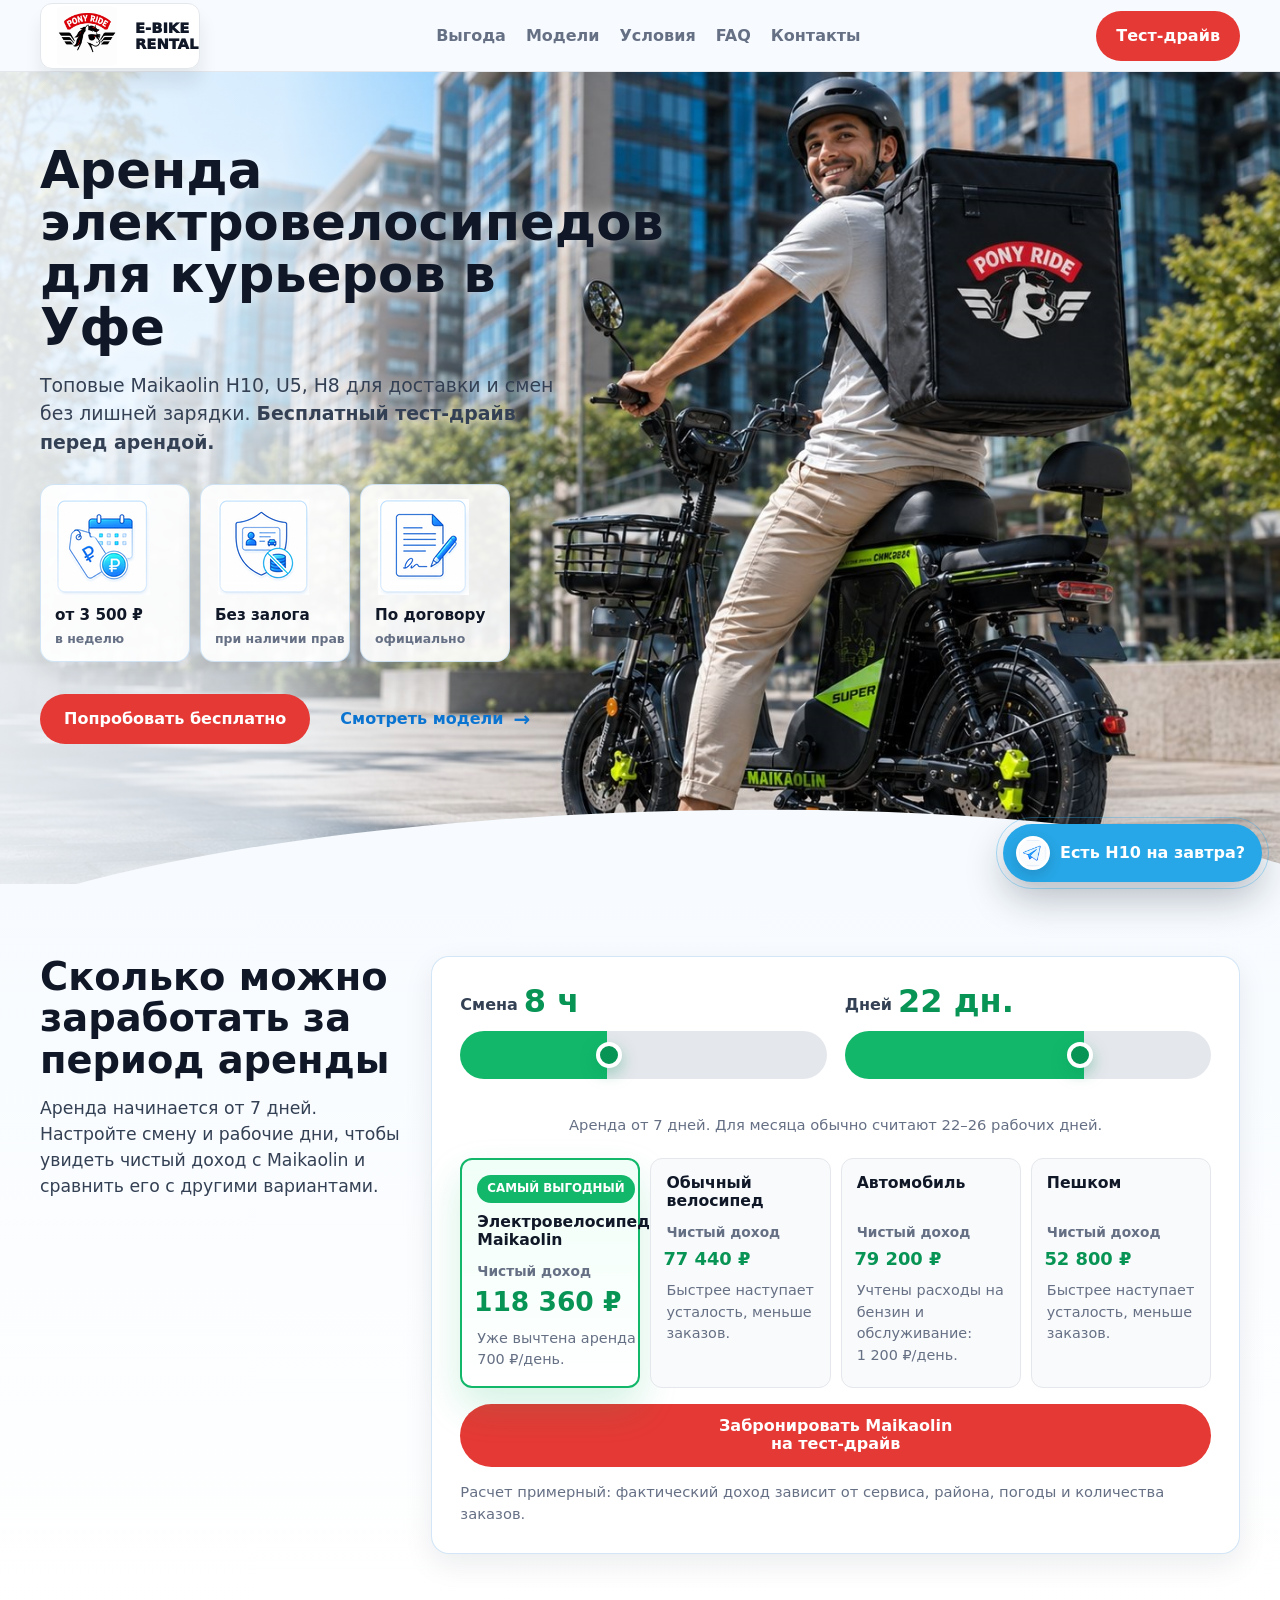
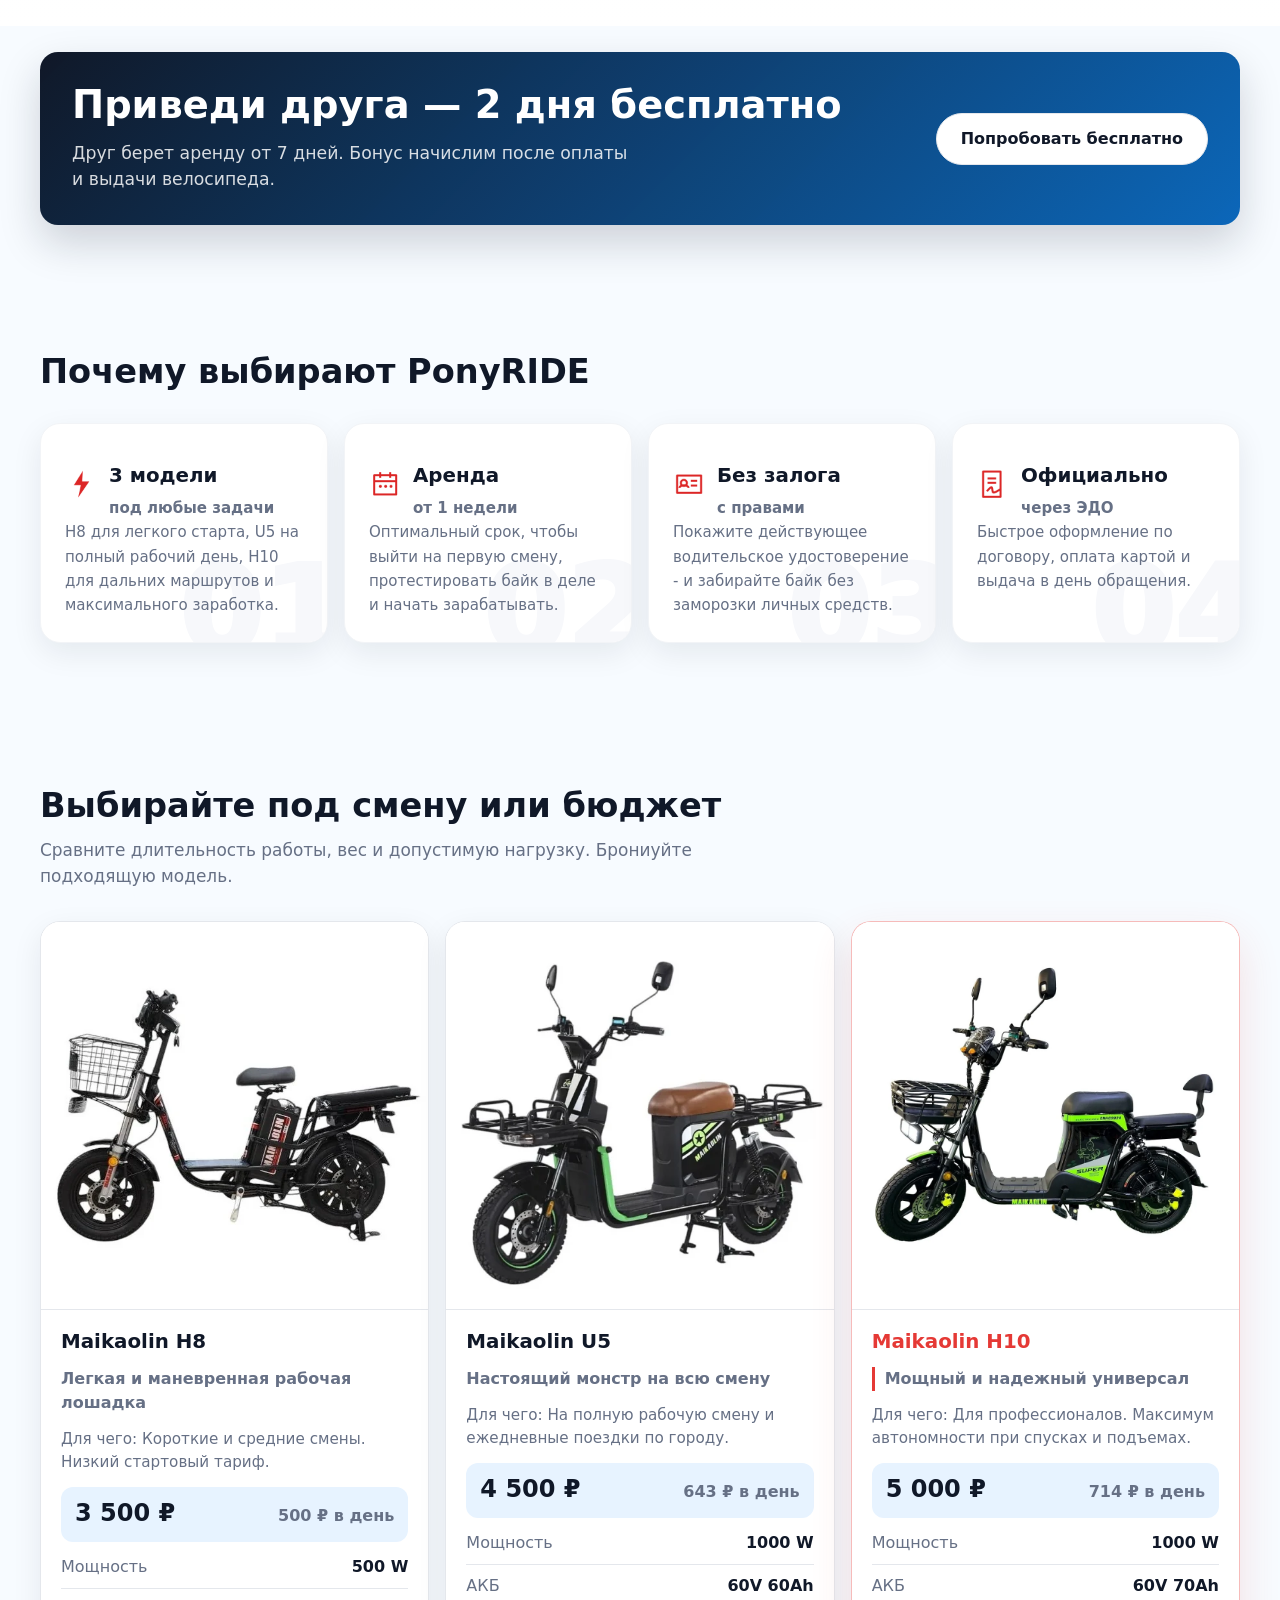
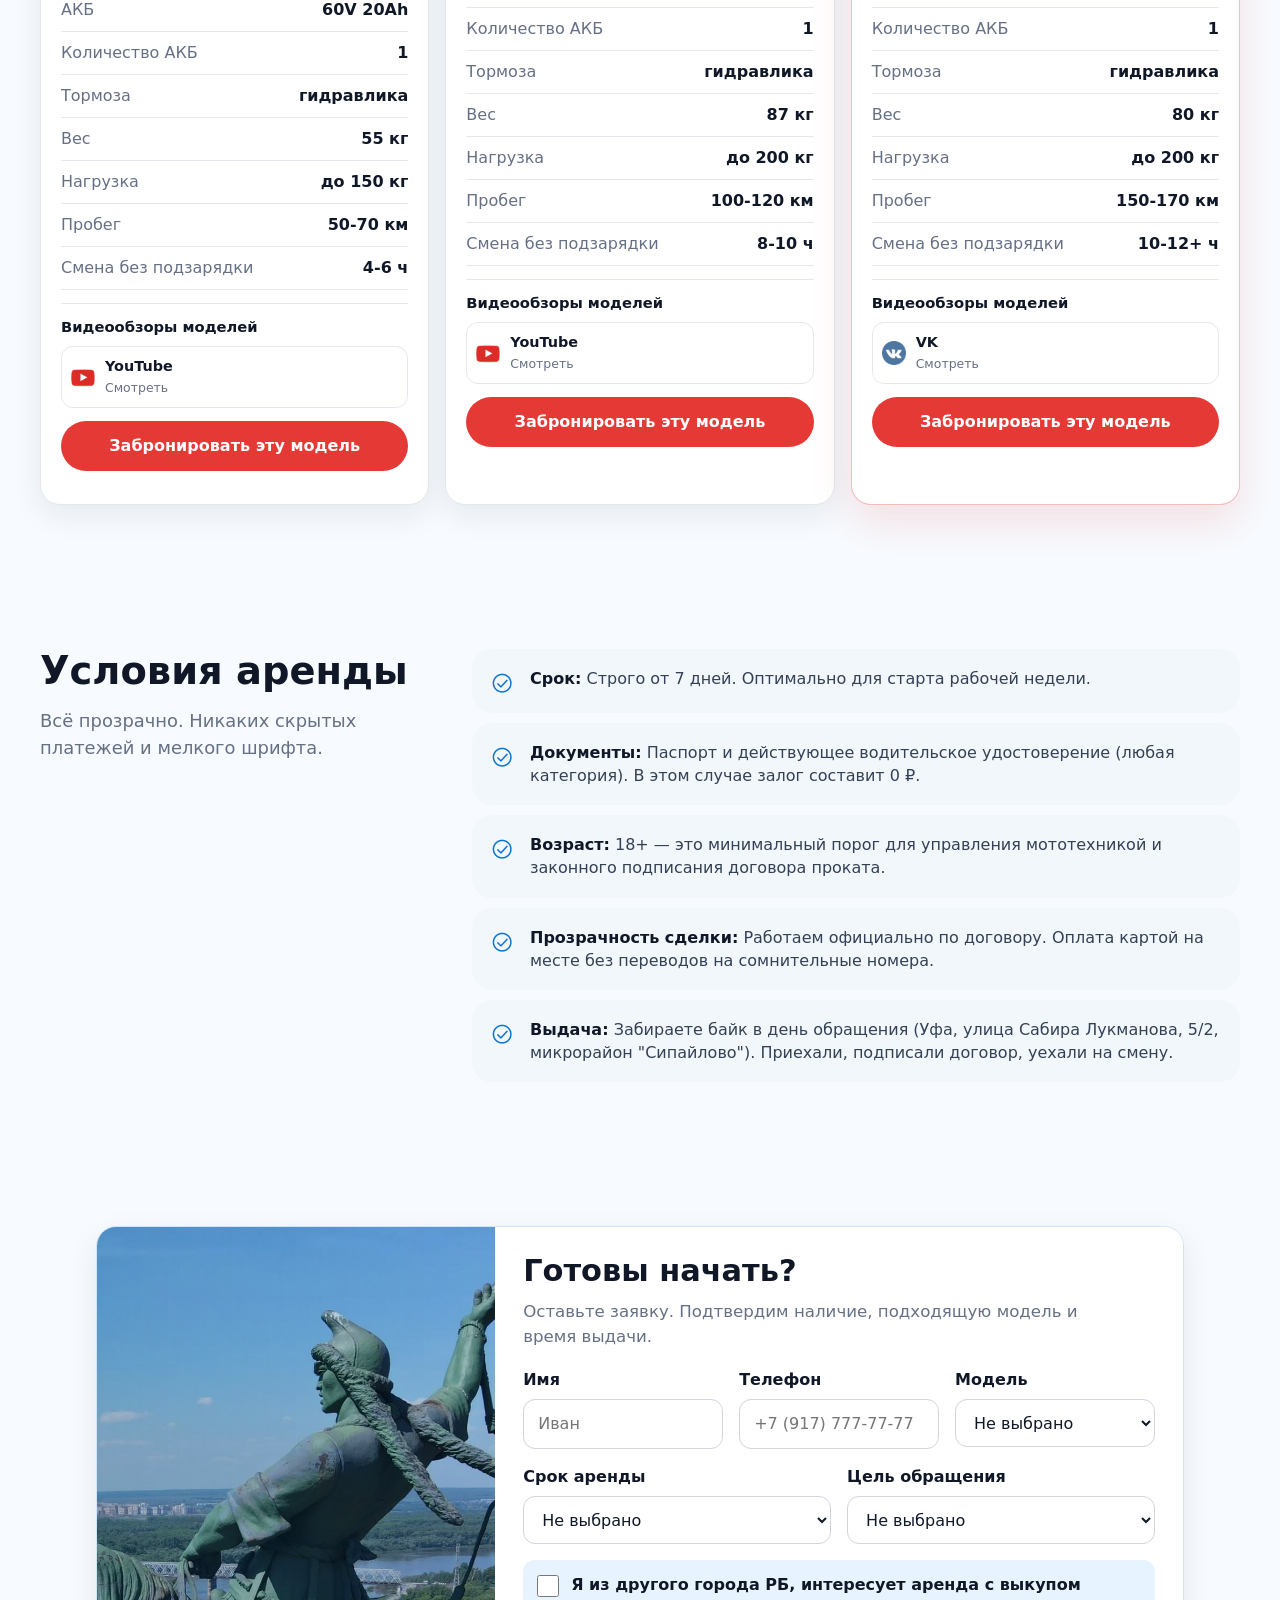
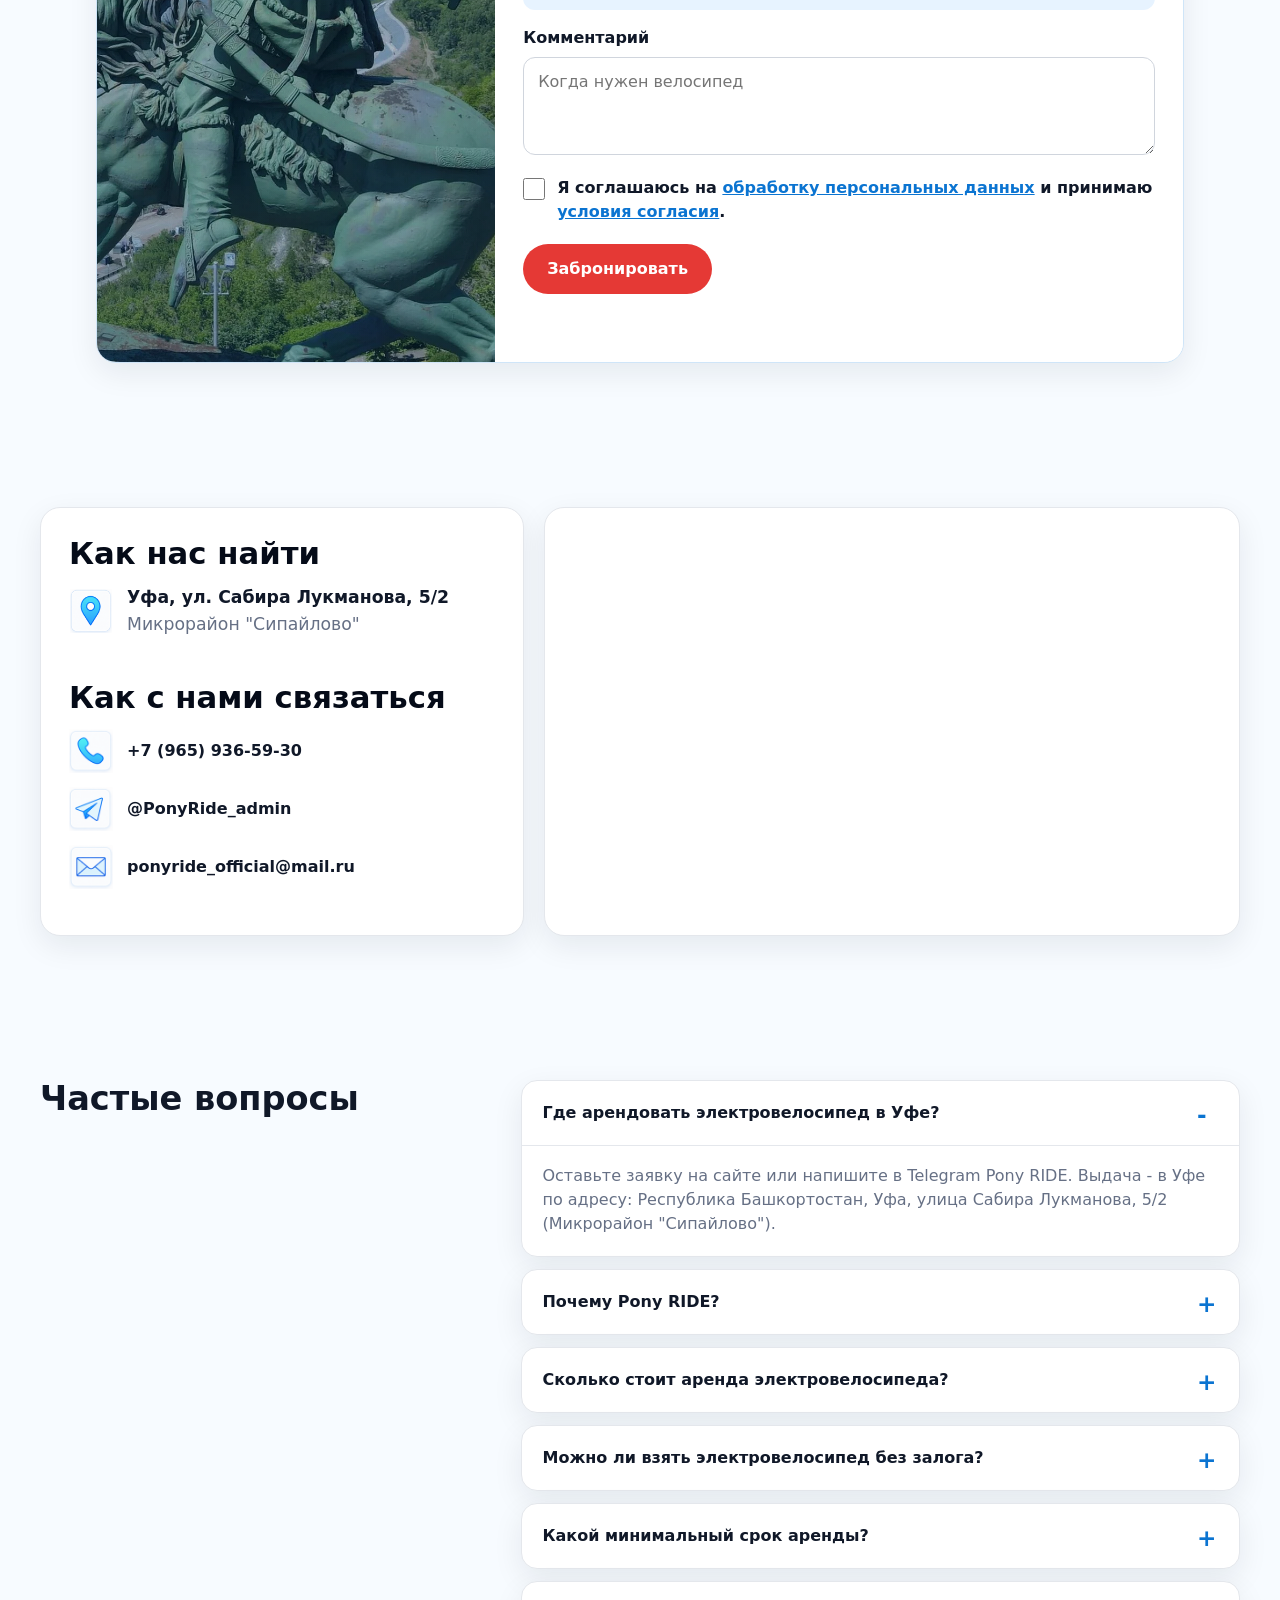
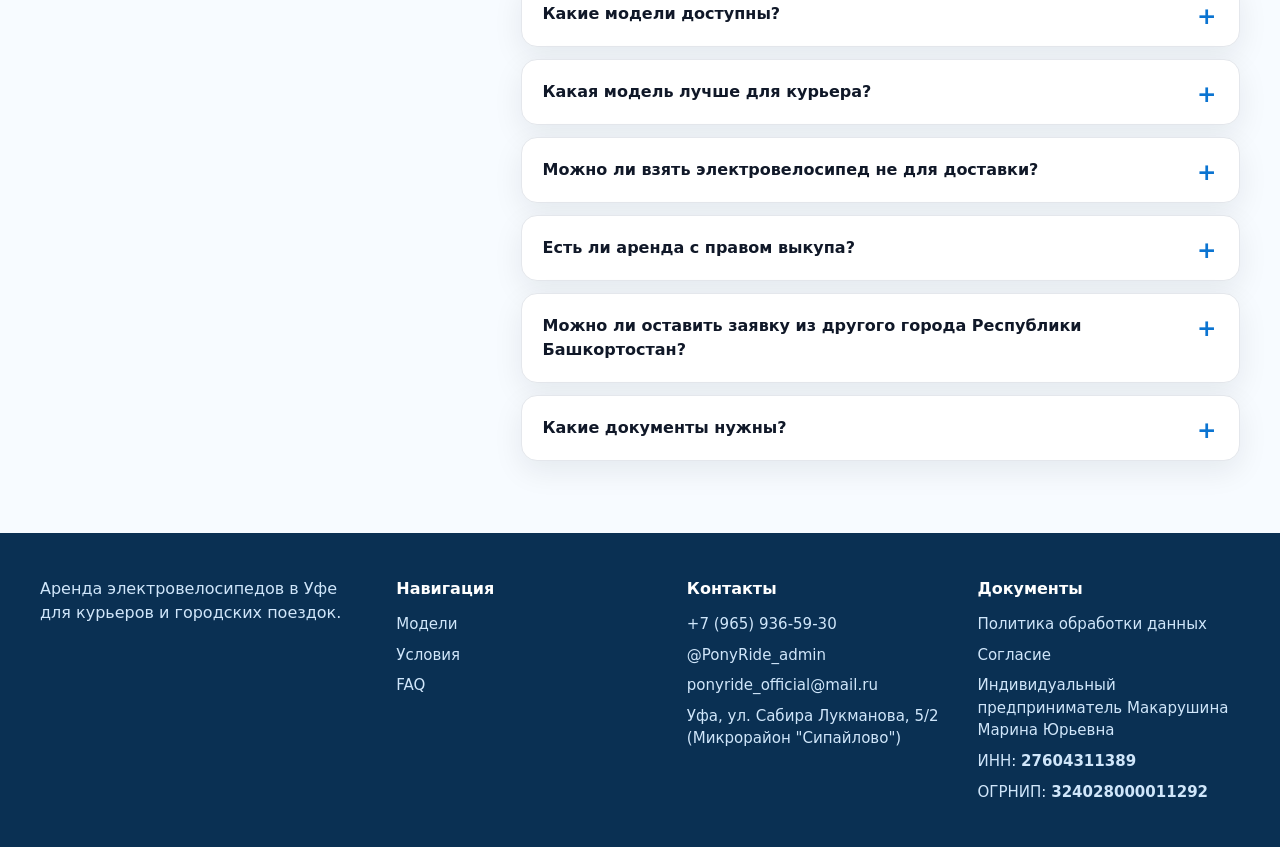
==== commit 37568850: "Add files via upload" ====
--- a/index.html
+++ b/index.html
@@ -15,11 +15,11 @@
     <meta property="og:image" content="https://www.ponyride.ru/assets/img/hero/hero-main.jpg">
     <meta property="og:url" content="https://www.ponyride.ru/">
     <meta property="og:locale" content="ru_RU">
-    <link rel="stylesheet" href="assets/css/styles.css?v=20260522-booking2">
-    <script src="assets/js/config.js?v=20260522-booking2" defer></script>
-    <script src="assets/js/data.models.js?v=20260522-booking2" defer></script>
-    <script src="assets/js/data.faq.js?v=20260522-booking2" defer></script>
-    <script src="assets/js/script.js?v=20260522-booking2" defer></script>
+    <link rel="stylesheet" href="assets/css/styles.css?v=20260523-calc-window-fix">
+    <script src="assets/js/config.js?v=20260523-tg-admin" defer></script>
+    <script src="assets/js/data.models.js?v=20260523-conversion" defer></script>
+    <script src="assets/js/data.faq.js?v=20260523-conversion" defer></script>
+    <script src="assets/js/script.js?v=20260523-clean-income" defer></script>
     <script id="local-business-schema" type="application/ld+json"></script>
     <script id="faq-schema" type="application/ld+json"></script>
   </head>
@@ -35,12 +35,13 @@
           <span></span><span></span><span></span>
         </button>
         <nav class="site-nav" id="site-nav" aria-label="Навигация по странице">
+          <a href="#calculator">Выгода</a>
           <a href="#models">Модели</a>
           <a href="#terms">Условия</a>
           <a href="#faq">FAQ</a>
           <a href="#contacts">Контакты</a>
         </nav>
-        <a class="button header-book" href="#booking" data-track="click_header_book">Забронировать</a>
+        <a class="button header-book" href="#booking" data-test-drive data-track="click_header_test_drive">Тест-драйв</a>
       </div>
     </header>
 
@@ -51,8 +52,8 @@
           <img src="assets/img/hero/hero-main.jpg" width="2432" height="1368" alt="Курьер Pony RIDE на электровелосипеде в городе" fetchpriority="high">
         </picture>
         <div class="container hero-content">
-          <h1 id="hero-title">Аренда электровелосипедов <span>в Уфе</span></h1>
-          <p class="hero-lead">Великолепная тройка: Maikaolin H8, U5, H10. Созданы для доставки, подработки и просто быстрых перемещений по городу. <b>Сдаём от 1 недели.</b></p>
+          <h1 id="hero-title">Аренда электровелосипедов <span>для курьеров в Уфе</span></h1>
+          <p class="hero-lead">Топовые Maikaolin H10, U5, H8 для доставки и смен без лишней зарядки. <b>Бесплатный тест-драйв перед арендой.</b></p>
           <div class="hero-facts" aria-label="Ключевые условия аренды">
             <span>
               <img src="assets/img/icons/calendar.png" alt="Календарь" class="hero-fact-icon">
@@ -68,8 +69,77 @@
             </span>
           </div>
           <div class="hero-actions">
-            <a class="button" href="#booking" data-track="click_hero_book">Забронировать</a>
+            <a class="button" href="#booking" data-test-drive data-track="click_hero_test_drive">Попробовать бесплатно</a>
             <a class="hero-model-link" href="#models">Смотреть модели <span aria-hidden="true">→</span></a>
+          </div>
+        </div>
+      </section>
+
+      <section class="section calculator-section" id="calculator" aria-labelledby="calculator-title">
+        <div class="container calculator-layout">
+          <div class="calculator-copy reveal">
+            <h2 id="calculator-title">Сколько можно заработать за период аренды</h2>
+            <p>Аренда начинается от 7 дней. Настройте смену и рабочие дни, чтобы увидеть чистый доход с Maikaolin и сравнить его с другими вариантами.</p>
+          </div>
+          <div class="calculator-panel reveal" data-calculator>
+            <div class="calculator-controls">
+              <div class="range-control">
+                <label class="range-label" for="work-hours">
+                  <span>Смена</span>
+                  <strong><output id="work-hours-output" for="work-hours">8</output> ч</strong>
+                </label>
+                <input id="work-hours" class="range-input" type="range" min="4" max="14" value="8" step="1">
+              </div>
+              <div class="range-control">
+                <label class="range-label" for="work-days">
+                  <span>Дней</span>
+                  <strong><output id="work-days-output" for="work-days">22</output> дн.</strong>
+                </label>
+                <input id="work-days" class="range-input" type="range" min="7" max="30" value="22" step="1">
+              </div>
+              <p class="range-help">Аренда от 7 дней. Для месяца обычно считают 22–26 рабочих дней.</p>
+            </div>
+            <div class="calculator-results" aria-live="polite">
+              <article class="calculator-card is-best" data-transport="maikaolin">
+                <span class="calculator-badge">Самый выгодный</span>
+                <h3>Электровелосипед Maikaolin</h3>
+                <p class="calculator-label">Чистый доход</p>
+                <strong class="calculator-value" data-result="maikaolin-period">0 ₽</strong>
+                <p class="calculator-card-note">Уже вычтена аренда 700 ₽/день.</p>
+              </article>
+              <article class="calculator-card" data-transport="bike">
+                <h3>Обычный велосипед</h3>
+                <p class="calculator-label">Чистый доход</p>
+                <strong class="calculator-value" data-result="bike-period">0 ₽</strong>
+                <p class="calculator-card-note">Быстрее наступает усталость, меньше заказов.</p>
+              </article>
+              <article class="calculator-card" data-transport="car">
+                <h3>Автомобиль</h3>
+                <p class="calculator-label">Чистый доход</p>
+                <strong class="calculator-value" data-result="car-period">0 ₽</strong>
+                <p class="calculator-card-note" data-result="car-expense">Учтены расходы на бензин и обслуживание.</p>
+              </article>
+              <article class="calculator-card" data-transport="walk">
+                <h3>Пешком</h3>
+                <p class="calculator-label">Чистый доход</p>
+                <strong class="calculator-value" data-result="walk-period">0 ₽</strong>
+                <p class="calculator-card-note">Быстрее наступает усталость, меньше заказов.</p>
+              </article>
+            </div>
+            <a class="button calculator-cta" href="#booking" data-test-drive data-track="click_calculator_test_drive"><span>Забронировать Maikaolin</span> <span>на тест-драйв</span></a>
+            <p class="calculator-note">Расчет примерный: фактический доход зависит от сервиса, района, погоды и количества заказов.</p>
+          </div>
+        </div>
+      </section>
+
+      <section class="section referral-section" aria-labelledby="referral-title">
+        <div class="container">
+          <div class="referral-card reveal">
+            <div>
+              <h2 id="referral-title">Приведи друга — 2 дня бесплатно</h2>
+              <p>Друг берет аренду от 7 дней. Бонус начислим после оплаты и выдачи велосипеда.</p>
+            </div>
+            <a class="button button-light" href="#booking" data-test-drive data-track="click_referral">Попробовать бесплатно</a>
           </div>
         </div>
       </section>
@@ -129,7 +199,7 @@
                     <p>через ЭДО</p>
                   </div>
                 </div>
-                <p>Быстрое оформление по договору, оплата картой и выдача в день обращения в центре Уфы.</p>
+                <p>Быстрое оформление по договору, оплата картой и выдача в день обращения.</p>
               </div>
             </article>
           </div>
@@ -213,6 +283,7 @@
                   <select id="rental-purpose" name="rentalPurpose" aria-describedby="rental-purpose-error" required>
                     <option value="">Не выбрано</option>
                     <option value="delivery">Для доставки</option>
+                    <option value="test_drive">Бесплатный тест-драйв</option>
                     <option value="city_rides">Для поездок на работу / по городу</option>
                     <option value="rent_to_own">Интересует аренда с правом выкупа</option>
                     <option value="consultation">Нужна консультация</option>
@@ -256,13 +327,19 @@
             <div class="section-heading">
               <h2 id="contacts-title">Как нас найти</h2>
             </div>
-            <p class="address-line"><img src="assets/img/icons/contact-address.png" width="48" height="48" alt=""><strong data-config-text="address">Республика Башкортостан, Уфа, улица Сабира Лукманова, 5/2 (Микрорайон "Сипайлово")</strong></p>
+            <p class="address-line">
+              <img src="assets/img/icons/contact-address.png" width="48" height="48" alt="">
+              <span class="address-text">
+                <strong>Уфа, ул. Сабира Лукманова, 5/2</strong>
+                <span>Микрорайон "Сипайлово"</span>
+              </span>
+            </p>
             <div class="section-heading">
             <h2 class="contact-title">Как с нами связаться</h2>
             </div>
             <div class="contact-links">
               <a data-contact="phone" href="tel:+79659365930"><img src="assets/img/icons/contact-phone.png" width="48" height="48" alt=""><span data-config-text="phoneDisplay">+7 (965) 936-59-30</span></a>
-              <a data-contact="telegram" href="https://t.me/PonyRIDE_official" target="_blank" rel="noreferrer"><img src="assets/img/icons/contact-telegram.png" width="48" height="48" alt=""><span data-config-text="telegramDisplay">t.me/PonyRIDE_official</span></a>
+              <a data-contact="telegram" href="https://t.me/PonyRide_admin" target="_blank" rel="noreferrer"><img src="assets/img/icons/contact-telegram.png" width="48" height="48" alt=""><span data-config-text="telegramDisplay">@PonyRide_admin</span></a>
               <a data-contact="email" href="mailto:ponyride_official@mail.ru"><img src="assets/img/icons/contact-email.png" width="48" height="48" alt=""><span data-config-text="email">ponyride_official@mail.ru</span></a>
             </div>
           </div>
@@ -278,7 +355,21 @@
           <div class="faq-list" id="faq-list"></div>
         </div>
       </section>
+
+      <section class="section reviews-section" id="reviews" aria-labelledby="reviews-title" hidden>
+        <div class="container">
+          <div class="section-heading reveal">
+            <h2 id="reviews-title">Видеоотзывы курьеров</h2>
+          </div>
+          <div class="review-grid" id="review-grid"></div>
+        </div>
+      </section>
     </main>
+
+    <a class="floating-telegram" href="https://t.me/PonyRide_admin" data-contact="telegram" data-floating-telegram target="_blank" rel="noreferrer" aria-label="Написать администратору Pony RIDE в Telegram">
+      <img src="assets/img/icons/contact-telegram.png" width="28" height="28" alt="">
+      <span>Есть H10 на завтра?</span>
+    </a>
 
     <footer class="site-footer">
       <div class="container footer-grid">
@@ -297,7 +388,7 @@
           <h2>Контакты</h2>
           <div class="footer-links">
             <a data-contact="phone" href="tel:+79659365930" data-config-text="phoneDisplay">+7 (965) 936-59-30</a>
-            <a data-contact="telegram" href="https://t.me/PonyRIDE_official" target="_blank" rel="noreferrer" data-config-text="telegramDisplay">t.me/PonyRIDE_official</a>
+            <a data-contact="telegram" href="https://t.me/PonyRide_admin" target="_blank" rel="noreferrer" data-config-text="telegramDisplay">@PonyRide_admin</a>
             <a href="mailto:ponyride_official@mail.ru" data-config-text="email">ponyride_official@mail.ru</a>
             <span data-config-text="address">Республика Башкортостан, Уфа, улица Сабира Лукманова, 5/2 (Микрорайон "Сипайлово")</span>
           </div>
--- a/assets/css/styles.css
+++ b/assets/css/styles.css
@@ -297,7 +297,7 @@
   inset: 0;
   z-index: -1;
   background:
-    linear-gradient(90deg, rgba(247, 251, 255, 0.98) 0%, rgba(247, 251, 255, 0.9) 23%, rgba(247, 251, 255, 0.48) 35%, rgba(247, 251, 255, 0) 49%);
+    linear-gradient(90deg, rgba(247, 251, 255, 0.9) 0%, rgba(247, 251, 255, 0.74) 22%, rgba(247, 251, 255, 0.24) 35%, rgba(247, 251, 255, 0) 45%);
   content: "";
 }
 
@@ -431,6 +431,275 @@
   transform: translateX(3px);
 }
 
+.calculator-section {
+  background: linear-gradient(180deg, #f7fbff 0%, #fff 100%);
+}
+
+.calculator-layout {
+  display: grid;
+  grid-template-columns: minmax(0, 0.62fr) minmax(560px, 1.38fr);
+  gap: 28px;
+  align-items: start;
+}
+
+.calculator-copy h2,
+.referral-card h2 {
+  margin: 0;
+  font-size: clamp(2rem, 3vw, 3rem);
+  line-height: 1.08;
+}
+
+.calculator-copy p:not(.eyebrow),
+.referral-card p:not(.eyebrow) {
+  max-width: 560px;
+  margin: 16px 0 0;
+  color: #344054;
+  font-size: 1.08rem;
+}
+
+.calculator-panel {
+  border: 1px solid rgba(11, 116, 209, 0.18);
+  border-radius: 18px;
+  background: var(--color-surface);
+  box-shadow: var(--shadow-card);
+  padding: clamp(20px, 2.4vw, 28px);
+}
+
+.calculator-controls {
+  display: grid;
+  grid-template-columns: repeat(2, minmax(0, 1fr));
+  gap: 18px;
+  max-width: 760px;
+  margin-inline: auto;
+  width: 100%;
+}
+
+.range-label {
+  display: flex;
+  align-items: flex-end;
+  justify-content: flex-start;
+  gap: 6px;
+  font-weight: 800;
+}
+
+.range-label span {
+  color: #344054;
+}
+
+.range-label strong {
+  color: #079455;
+  font-size: 2rem;
+  line-height: 1;
+  white-space: nowrap;
+}
+
+.range-input {
+  --progress: 50%;
+  appearance: none;
+  width: 100%;
+  height: 10px;
+  border: 0;
+  border-radius: 999px;
+  background: linear-gradient(90deg, #12b76a 0 var(--progress), #e4e7ec var(--progress) 100%);
+  margin: 14px 0 0;
+  padding: 0;
+}
+
+.range-input::-webkit-slider-thumb {
+  appearance: none;
+  width: 26px;
+  height: 26px;
+  border: 4px solid #fff;
+  border-radius: 50%;
+  background: #079455;
+  box-shadow: 0 6px 16px rgba(7, 148, 85, 0.35);
+}
+
+.range-input::-moz-range-thumb {
+  width: 18px;
+  height: 18px;
+  border: 4px solid #fff;
+  border-radius: 50%;
+  background: #079455;
+  box-shadow: 0 6px 16px rgba(7, 148, 85, 0.35);
+}
+
+.range-help {
+  grid-column: 1 / -1;
+  margin: 10px 0 0;
+  color: var(--color-muted);
+  font-size: 0.92rem;
+  text-align: center;
+}
+
+.calculator-results {
+  display: grid;
+  grid-template-columns: repeat(4, minmax(0, 1fr));
+  gap: 10px;
+  margin-top: 22px;
+}
+
+.calculator-card {
+  position: relative;
+  display: grid;
+  min-height: 214px;
+  align-content: start;
+  border: 1px solid var(--color-border);
+  border-radius: 12px;
+  background: #f9fafb;
+  padding: 15px;
+}
+
+.calculator-card.is-best {
+  border: 2px solid #12b76a;
+  background: linear-gradient(180deg, #f0fff8 0%, #fff 100%);
+  box-shadow: 0 18px 38px rgba(18, 183, 106, 0.18);
+}
+
+.calculator-badge {
+  display: inline-flex;
+  width: fit-content;
+  border-radius: 999px;
+  background: #12b76a;
+  color: #fff;
+  padding: 5px 10px;
+  font-size: 0.74rem;
+  font-weight: 900;
+  text-transform: uppercase;
+}
+
+.calculator-card h3 {
+  margin: 10px 0 0;
+  font-size: 0.98rem;
+  line-height: 1.16;
+}
+
+.calculator-card:not(.is-best) h3 {
+  margin-top: 0;
+  min-height: 2.32em;
+}
+
+.calculator-label {
+  margin: 12px 0 0;
+  display: block;
+  color: var(--color-muted);
+  font-size: 0.86rem;
+  font-weight: 800;
+}
+
+.calculator-value {
+  display: block;
+  margin-top: 8px;
+  color: var(--color-text);
+  font-size: clamp(1.08rem, 1.25vw, 1.32rem);
+  line-height: 1.05;
+  white-space: nowrap;
+  transition: transform 160ms ease, color 160ms ease;
+}
+
+.calculator-value.is-updating {
+  color: #079455;
+  transform: translateY(-1px) scale(1.035);
+}
+
+.calculator-card.is-best .calculator-value {
+  color: #079455;
+  font-size: clamp(1.38rem, 2vw, 1.82rem);
+}
+
+.calculator-card-note {
+  margin: 11px 0 0;
+  color: var(--color-muted);
+  font-size: 0.9rem;
+}
+
+.calculator-cta {
+  display: flex;
+  flex-direction: column;
+  align-items: center;
+  justify-content: center;
+  line-height: 1.16;
+  width: 100%;
+  margin-top: 16px;
+}
+
+.calculator-note {
+  margin: 14px 0 0;
+  color: var(--color-muted);
+  font-size: 0.92rem;
+}
+
+.referral-section {
+  padding-block: 26px 56px;
+}
+
+.referral-card {
+  display: grid;
+  grid-template-columns: minmax(0, 1fr) auto;
+  gap: 18px;
+  align-items: center;
+  overflow: hidden;
+  border-radius: 18px;
+  background:
+    linear-gradient(135deg, rgba(16, 24, 40, 0.94), rgba(11, 116, 209, 0.86)),
+    #101828;
+  color: #fff;
+  padding: clamp(20px, 3vw, 32px);
+  box-shadow: 0 18px 42px rgba(16, 24, 40, 0.18);
+}
+
+.referral-card .eyebrow {
+  color: #b9ddff;
+}
+
+.referral-card p:not(.eyebrow) {
+  color: rgba(255, 255, 255, 0.84);
+}
+
+.floating-telegram {
+  position: fixed;
+  right: 18px;
+  bottom: 18px;
+  z-index: 25;
+  display: inline-flex;
+  min-height: 58px;
+  align-items: center;
+  gap: 10px;
+  border-radius: 999px;
+  background: #27a7e7;
+  color: #fff;
+  box-shadow: 0 16px 38px rgba(16, 24, 40, 0.28);
+  padding: 12px 17px 12px 13px;
+  font-weight: 900;
+  text-decoration: none;
+  transition: transform 180ms ease, box-shadow 180ms ease;
+}
+
+.floating-telegram::before {
+  position: absolute;
+  inset: -7px;
+  z-index: -1;
+  border: 1px solid rgba(39, 167, 231, 0.36);
+  border-radius: inherit;
+  content: "";
+}
+
+.floating-telegram:hover {
+  box-shadow: 0 18px 44px rgba(16, 24, 40, 0.34);
+  transform: translateY(-2px);
+}
+
+.floating-telegram img {
+  box-sizing: border-box;
+  width: 34px;
+  height: 34px;
+  border-radius: 50%;
+  background: #fff;
+  padding: 3px;
+  box-shadow: 0 5px 14px rgba(16, 24, 40, 0.16);
+  object-fit: contain;
+}
+
 .benefits-grid,
 .model-grid,
 .service-grid,
@@ -780,7 +1049,7 @@
 .term-list {
   display: flex;
   flex-direction: column;
-  gap: 16px;
+  gap: 10px;
   margin: 0;
   padding: 0;
   list-style: none;
@@ -792,7 +1061,7 @@
   gap: 16px;
   border-radius: var(--radius-card);
   background: #f2f7fc;
-  padding: 24px;
+  padding: 18px;
 }
 
 .term-list img {
@@ -807,7 +1076,7 @@
   margin: 0;
   color: #344054;
   font-size: 1rem;
-  line-height: 1.62;
+  line-height: 1.45;
 }
 
 .term-list strong {
@@ -1114,6 +1383,16 @@
   align-items: center;
   margin: 0 0 42px;
   font-size: 1.08rem;
+}
+
+.address-text {
+  display: grid;
+  gap: 2px;
+}
+
+.address-text span {
+  color: var(--color-muted);
+  font-weight: 500;
 }
 
 .address-line img,
@@ -1348,6 +1627,20 @@
 .js-ready .reveal.is-visible {
   opacity: 1;
   transform: none;
+}
+
+@media (max-width: 1199px) {
+  .calculator-layout {
+    grid-template-columns: 1fr;
+  }
+
+  .calculator-copy p:not(.eyebrow) {
+    max-width: 720px;
+  }
+
+  .calculator-results {
+    grid-template-columns: repeat(2, minmax(0, 1fr));
+  }
 }
 
 @media (max-width: 1023px) {
@@ -1462,7 +1755,7 @@
 
   .hero::before {
     background:
-      linear-gradient(90deg, rgba(247, 251, 255, 0.98) 0%, rgba(247, 251, 255, 0.9) 25%, rgba(247, 251, 255, 0.42) 38%, rgba(247, 251, 255, 0) 50%);
+      linear-gradient(90deg, rgba(247, 251, 255, 0.88) 0%, rgba(247, 251, 255, 0.72) 25%, rgba(247, 251, 255, 0.22) 40%, rgba(247, 251, 255, 0) 51%);
   }
 
   .service-card,
@@ -1473,6 +1766,107 @@
 }
 
 @media (max-width: 767px) {
+  .calculator-panel {
+    padding: 18px;
+  }
+
+  .calculator-controls {
+    max-width: 300px;
+    gap: 12px;
+  }
+
+  .range-label {
+    align-items: flex-start;
+    gap: 5px;
+  }
+
+  .range-label span {
+    font-size: 0.86rem;
+    line-height: 1.15;
+  }
+
+  .range-label strong {
+    font-size: 1.35rem;
+  }
+
+  .range-input {
+    margin-top: 10px;
+  }
+
+  .range-help {
+    margin-top: -2px;
+    font-size: 0.76rem;
+    line-height: 1.25;
+  }
+
+  .calculator-results {
+    gap: 9px;
+    grid-template-columns: 1fr;
+    margin-top: 18px;
+  }
+
+  .calculator-card {
+    min-height: 0;
+    padding: 11px 12px;
+  }
+
+  .calculator-card h3 {
+    font-size: 0.92rem;
+  }
+
+  .calculator-label,
+  .calculator-card-note {
+    font-size: 0.78rem;
+  }
+
+  .calculator-card-note {
+    margin-top: 6px;
+  }
+
+  .calculator-card:not(.is-best) {
+    grid-template-columns: minmax(0, 1fr) auto;
+    gap: 4px 12px;
+    align-items: center;
+  }
+
+  .calculator-card:not(.is-best) h3,
+  .calculator-card:not(.is-best) .calculator-label,
+  .calculator-card:not(.is-best) .calculator-card-note {
+    grid-column: 1;
+    margin: 0;
+  }
+
+  .calculator-card:not(.is-best) h3 {
+    min-height: 0;
+  }
+
+  .calculator-card:not(.is-best) .calculator-value {
+    grid-column: 2;
+    grid-row: 1 / span 2;
+    margin: 0;
+    font-size: 1rem;
+    white-space: nowrap;
+  }
+
+  .calculator-card:not(.is-best) .calculator-card-note {
+    grid-column: 1 / -1;
+    margin-top: 2px;
+  }
+
+  .calculator-cta {
+    margin-top: 14px;
+  }
+
+  .referral-card {
+    grid-template-columns: 1fr;
+    gap: 14px;
+    padding: 18px;
+  }
+
+  .referral-card .button {
+    width: 100%;
+  }
+
   .terms-layout {
     display: block;
   }
@@ -1493,6 +1887,14 @@
 
   .section {
     padding-block: 56px;
+  }
+
+  .calculator-section {
+    padding-block: 34px 38px;
+  }
+
+  .referral-section {
+    padding-block: 18px 42px;
   }
 
   .brand img,
@@ -1518,17 +1920,18 @@
 
   .header-book {
     font-size: 0.93rem;
-    padding-inline: 13px;
+    padding-inline: 14px;
   }
 
   .hero {
-    min-height: min(760px, calc(100svh - var(--header-height) + 38px));
+    min-height: min(720px, calc(100svh - var(--header-height) + 24px));
   }
 
   .hero::before {
     background:
-      linear-gradient(90deg, rgba(247, 251, 255, 0.99) 0%, rgba(247, 251, 255, 0.97) 42%, rgba(247, 251, 255, 0.8) 78%, rgba(247, 251, 255, 0.58) 100%),
-      linear-gradient(180deg, rgba(247, 251, 255, 0.34), rgba(247, 251, 255, 0.12));
+      radial-gradient(circle at 16% 39%, rgba(247, 251, 255, 0.58) 0%, rgba(247, 251, 255, 0.36) 32%, rgba(247, 251, 255, 0) 58%),
+      linear-gradient(90deg, rgba(247, 251, 255, 0.44) 0%, rgba(247, 251, 255, 0.2) 42%, rgba(247, 251, 255, 0.02) 100%),
+      linear-gradient(180deg, rgba(247, 251, 255, 0.08), rgba(247, 251, 255, 0));
   }
 
   .hero-media img {
@@ -1539,17 +1942,68 @@
     max-width: 100%;
     font-size: 2.05rem;
     text-shadow:
-      0 1px 0 rgba(255, 255, 255, 1),
-      0 0 16px rgba(255, 255, 255, 1),
-      0 0 36px rgba(255, 255, 255, 0.98);
+      0 1px 0 rgba(255, 255, 255, 0.96),
+      0 0 8px rgba(255, 255, 255, 0.9),
+      0 0 18px rgba(255, 255, 255, 0.72);
+  }
+
+  .calculator-copy h2,
+  .referral-card h2 {
+    font-size: 1.46rem;
+  }
+
+  .calculator-copy p:not(.eyebrow),
+  .referral-card p:not(.eyebrow) {
+    margin-top: 8px;
+    font-size: 0.91rem;
+  }
+
+  .range-label {
+    align-items: flex-end;
+    flex-direction: row;
+    gap: 12px;
+  }
+
+  .range-label span {
+    font-size: 0.92rem;
+  }
+
+  .range-label strong {
+    font-size: 1.5rem;
+  }
+
+  .range-input {
+    height: 8px;
+    margin-top: 10px;
+  }
+
+  .range-input::-webkit-slider-thumb {
+    width: 22px;
+    height: 22px;
+  }
+
+  .range-help,
+  .calculator-note {
+    font-size: 0.82rem;
+  }
+
+  .floating-telegram {
+    right: 12px;
+    bottom: 12px;
+    min-height: 54px;
+    padding: 12px;
+  }
+
+  .floating-telegram span {
+    display: none;
   }
 
   .hero-lead {
     font-size: 1rem;
     text-shadow:
-      0 1px 0 rgba(255, 255, 255, 1),
-      0 0 14px rgba(255, 255, 255, 1),
-      0 0 30px rgba(255, 255, 255, 0.98);
+      0 1px 0 rgba(255, 255, 255, 0.94),
+      0 0 7px rgba(255, 255, 255, 0.82),
+      0 0 14px rgba(255, 255, 255, 0.62);
   }
 
   .hero-facts {
@@ -1668,7 +2122,12 @@
   }
 
   .term-list li {
-    padding-right: 16px;
+    gap: 12px;
+    padding: 14px 16px;
+  }
+
+  .term-list p {
+    line-height: 1.38;
   }
 
   .map-panel,
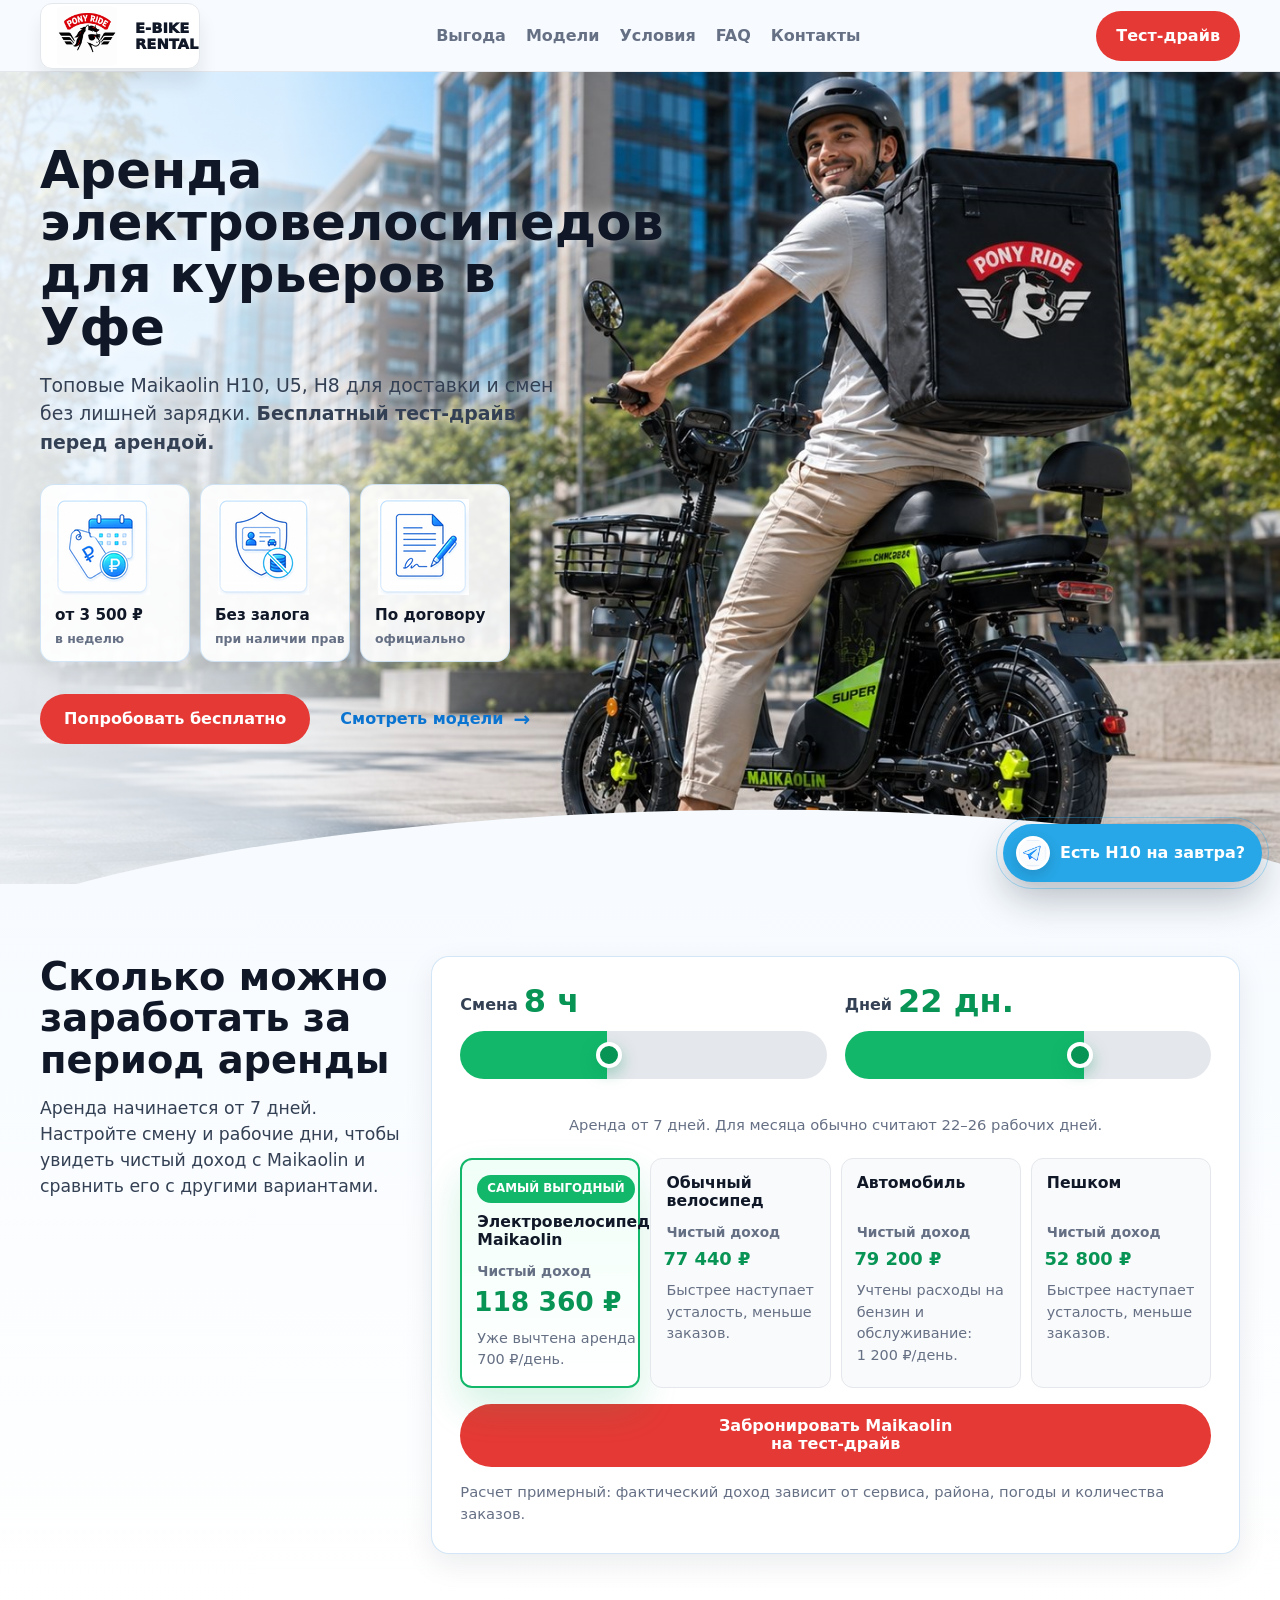
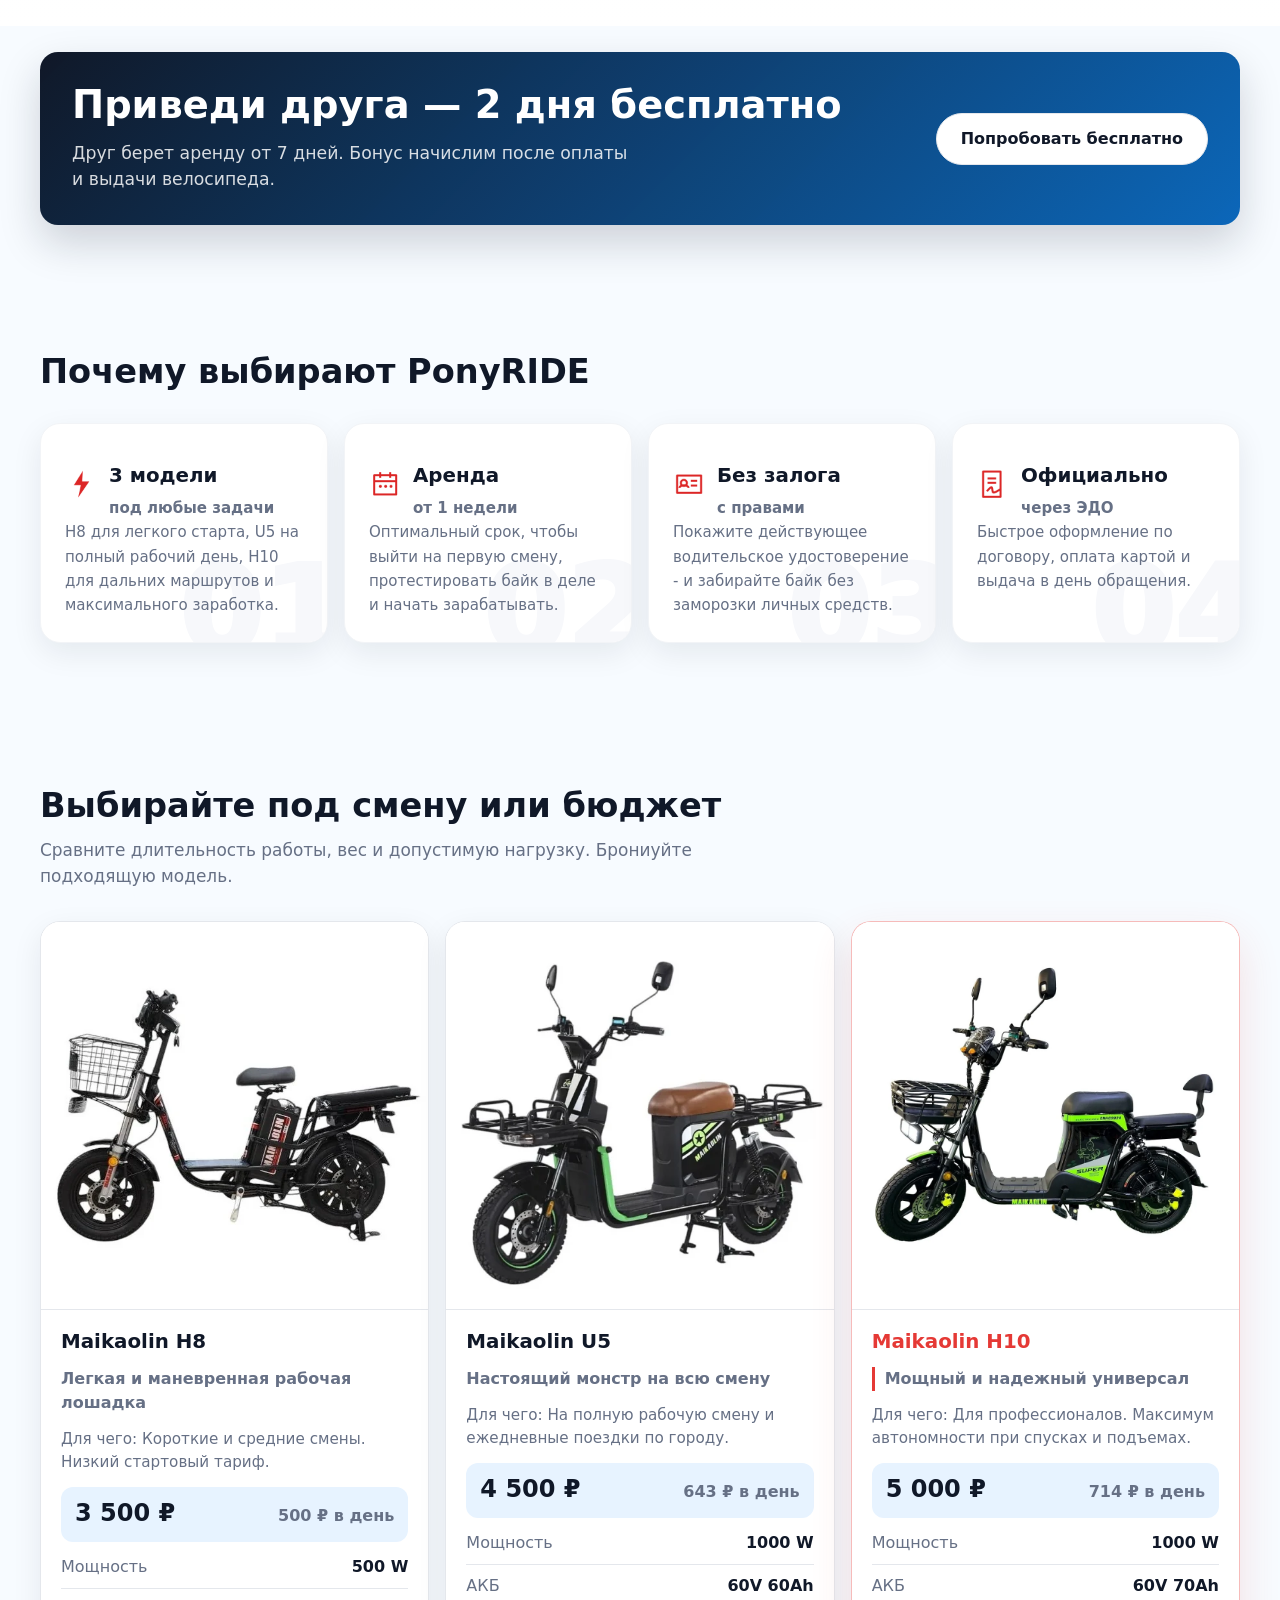
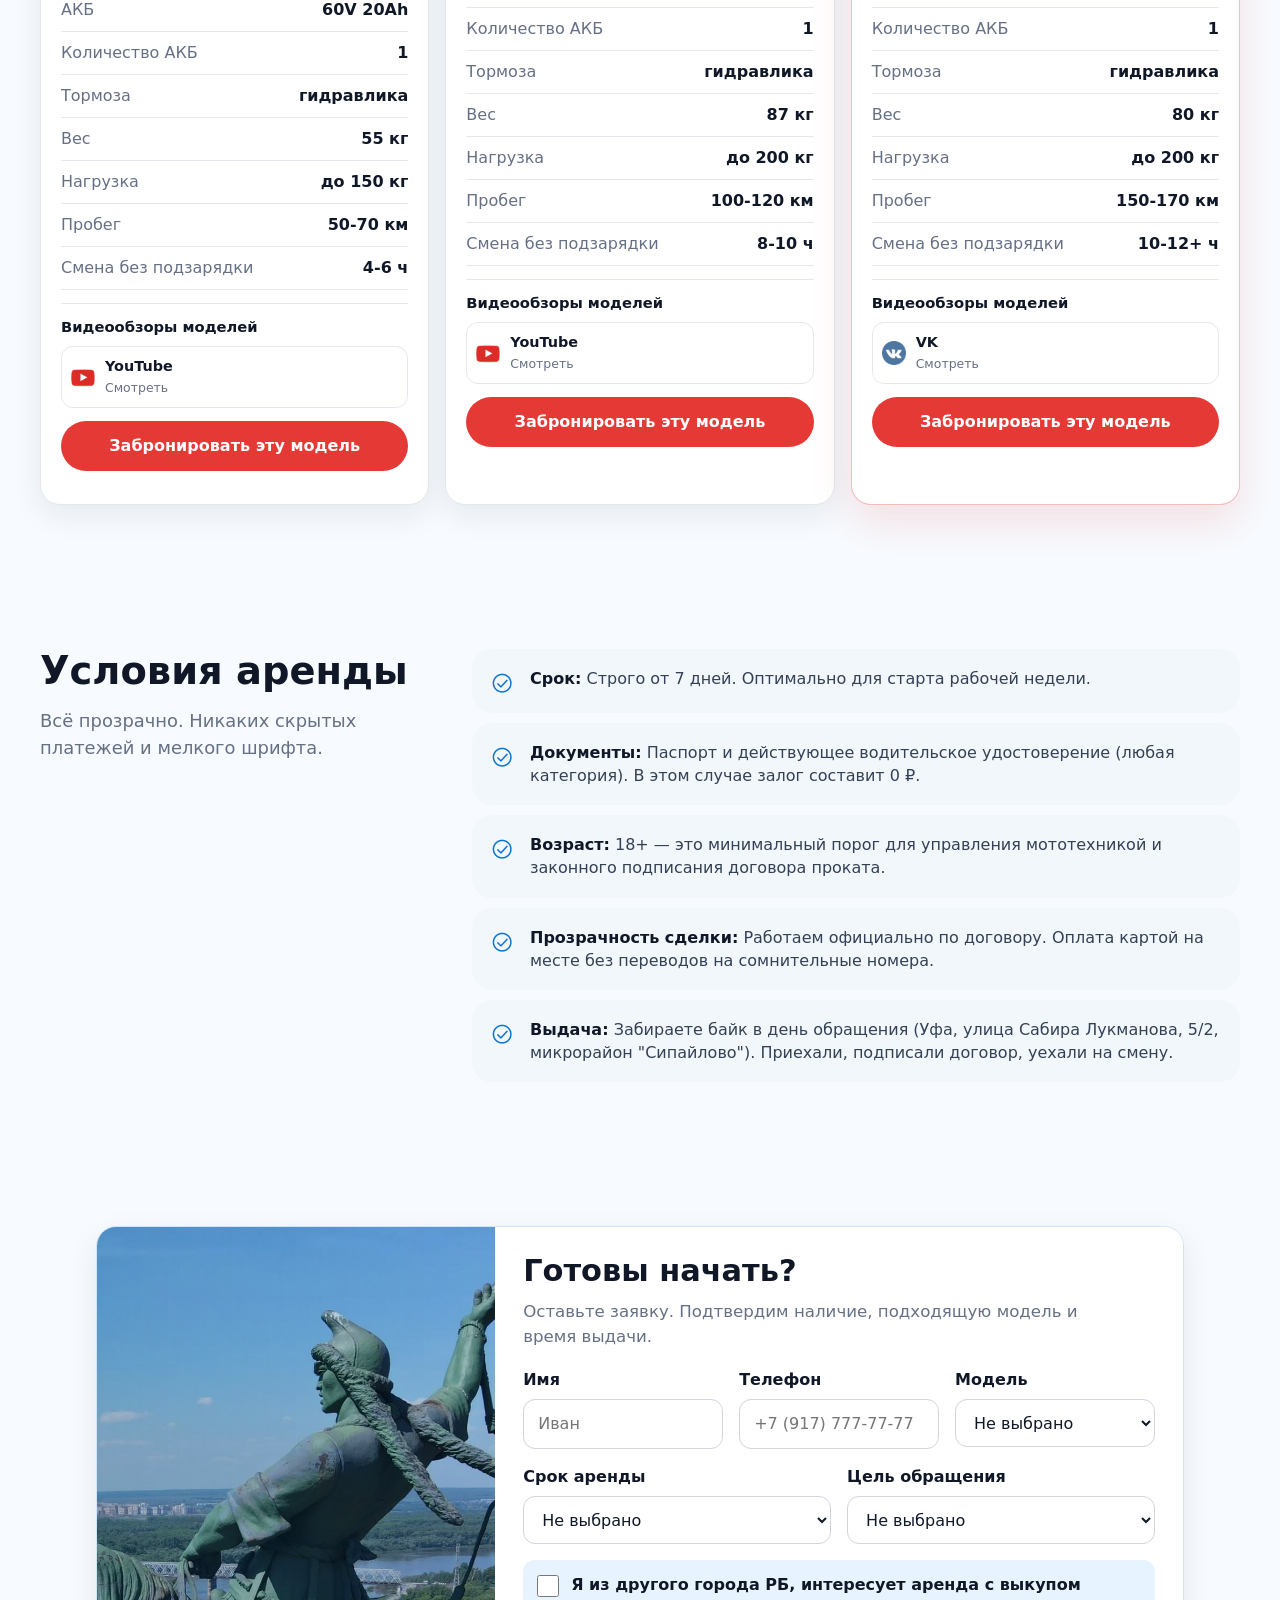
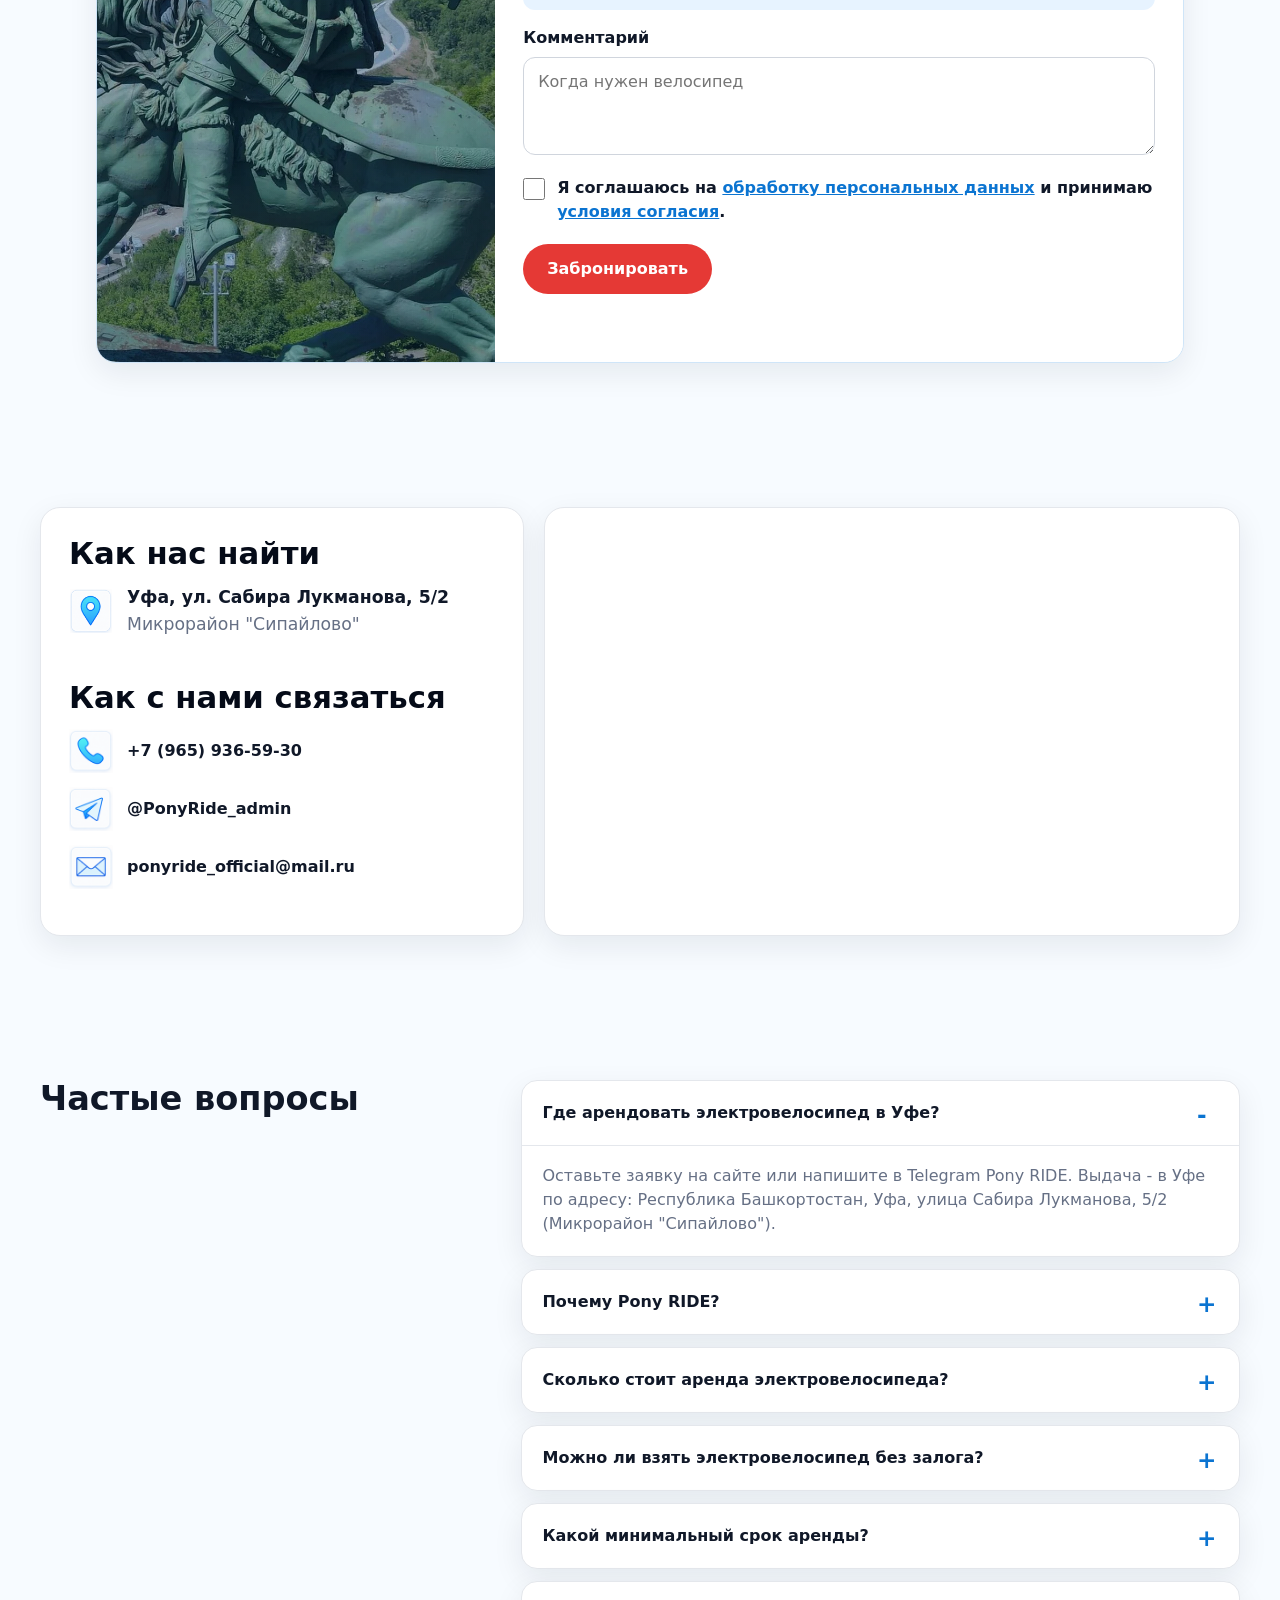
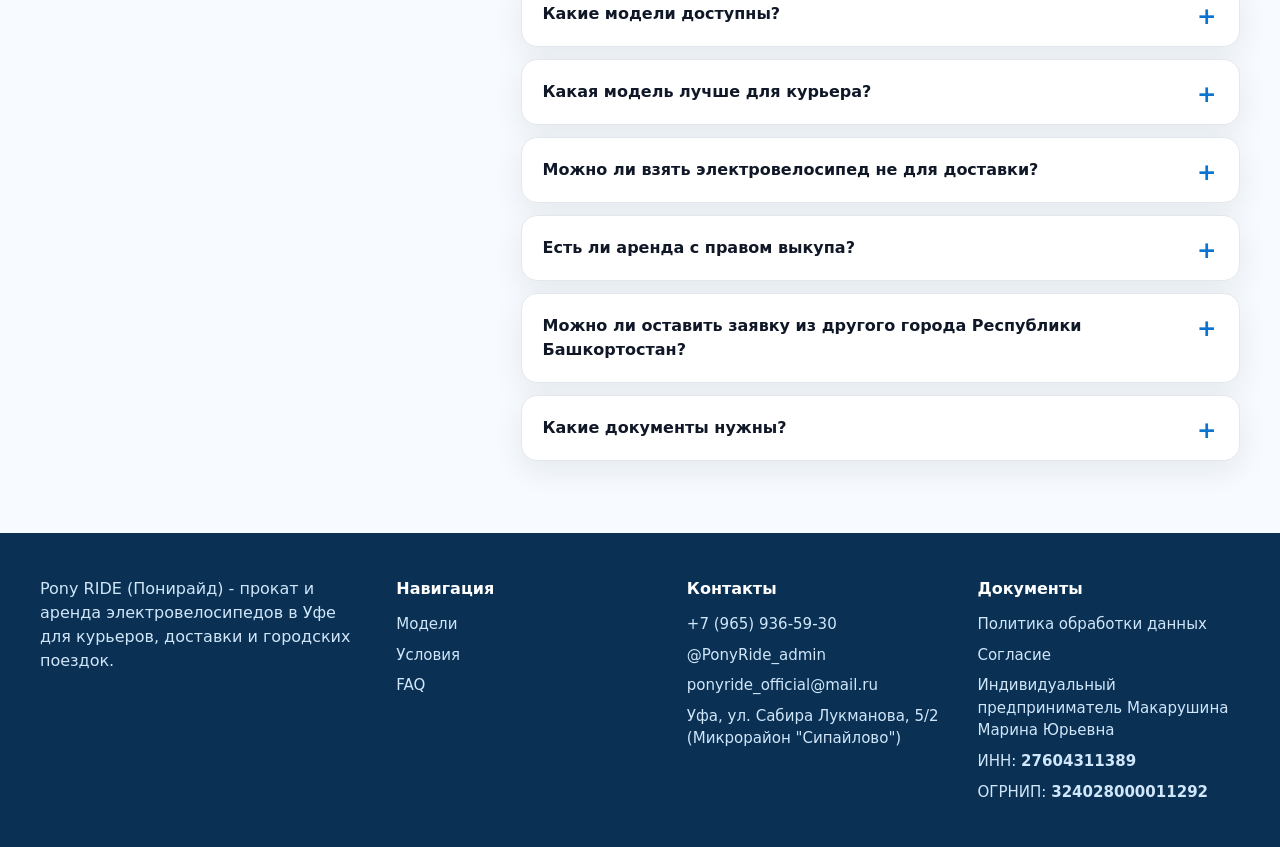
==== commit f4c1be32: "Add files via upload" ====
--- a/index.html
+++ b/index.html
@@ -3,14 +3,20 @@
   <head>
     <meta charset="utf-8">
     <meta name="viewport" content="width=device-width, initial-scale=1">
-    <title>Аренда электровелосипедов в Уфе для курьеров - Pony RIDE</title>
-    <meta name="description" content="Pony RIDE - аренда электровелосипедов в Уфе от 1 недели. Maikaolin H10, U5 и H8 для доставки, рабочих смен и городских поездок. Возможна аренда с правом выкупа.">
+    <title>Аренда и прокат электровелосипедов в Уфе для курьеров - Pony RIDE</title>
+    <meta name="description" content="Pony RIDE (Понирайд, Ponyride) - аренда и прокат электровелосипедов в Уфе для курьеров от 7 дней. Maikaolin H10, U5 и H8 для доставки, рабочих смен и городских поездок.">
+    <meta name="keywords" content="Pony RIDE, Ponyride, Понирайд, аренда электровелосипедов Уфа, прокат электровелосипедов Уфа, электровелосипед для курьера, аренда велосипеда для доставки Уфа, Maikaolin H10 аренда, Maikaolin U5 аренда, Maikaolin H8 аренда">
     <meta name="theme-color" content="#f7fbff">
     <link rel="canonical" href="https://www.ponyride.ru/">
+    <link rel="icon" href="/favicon.ico" sizes="any">
+    <link rel="icon" type="image/png" sizes="16x16" href="assets/img/favicon/favicon-16.png">
     <link rel="icon" type="image/png" sizes="32x32" href="assets/img/favicon/favicon-32.png">
+    <link rel="icon" type="image/png" sizes="48x48" href="assets/img/favicon/favicon-48.png">
     <link rel="apple-touch-icon" sizes="180x180" href="assets/img/favicon/apple-touch-icon.png">
-    <meta property="og:title" content="Аренда электровелосипедов в Уфе для курьеров - Pony RIDE">
-    <meta property="og:description" content="Pony RIDE - аренда электровелосипедов в Уфе от 1 недели. Maikaolin H10, U5 и H8 для доставки, рабочих смен и городских поездок.">
+    <link rel="manifest" href="/site.webmanifest">
+    <meta property="og:site_name" content="Pony RIDE">
+    <meta property="og:title" content="Аренда и прокат электровелосипедов в Уфе для курьеров - Pony RIDE">
+    <meta property="og:description" content="Pony RIDE (Понирайд, Ponyride) - аренда и прокат электровелосипедов в Уфе от 7 дней. Maikaolin H10, U5 и H8 для доставки и рабочих смен.">
     <meta property="og:type" content="website">
     <meta property="og:image" content="https://www.ponyride.ru/assets/img/hero/hero-main.jpg">
     <meta property="og:url" content="https://www.ponyride.ru/">
@@ -374,7 +380,7 @@
     <footer class="site-footer">
       <div class="container footer-grid">
         <div class="footer-brand">
-          <p>Аренда электровелосипедов в Уфе для курьеров и городских поездок.</p>
+          <p>Pony RIDE (Понирайд) - прокат и аренда электровелосипедов в Уфе для курьеров, доставки и городских поездок.</p>
         </div>
         <div>
           <h2>Навигация</h2>
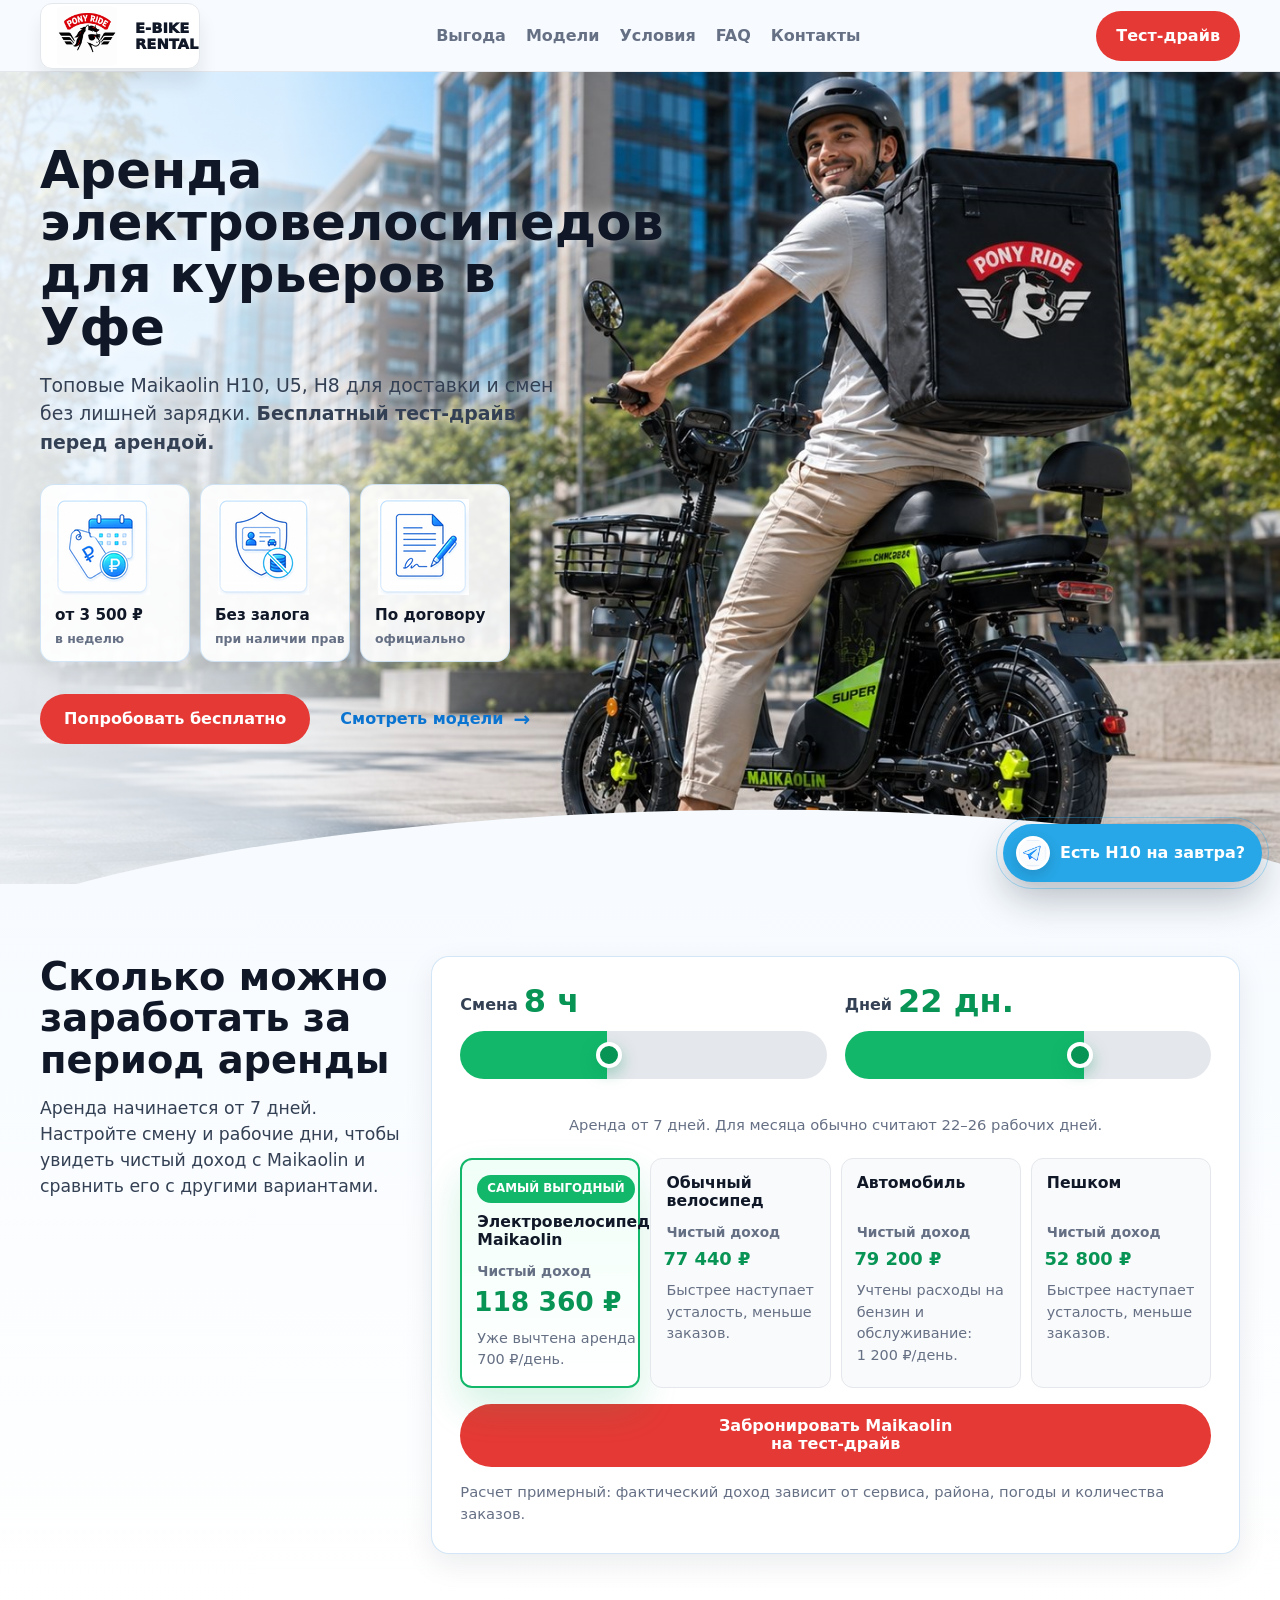
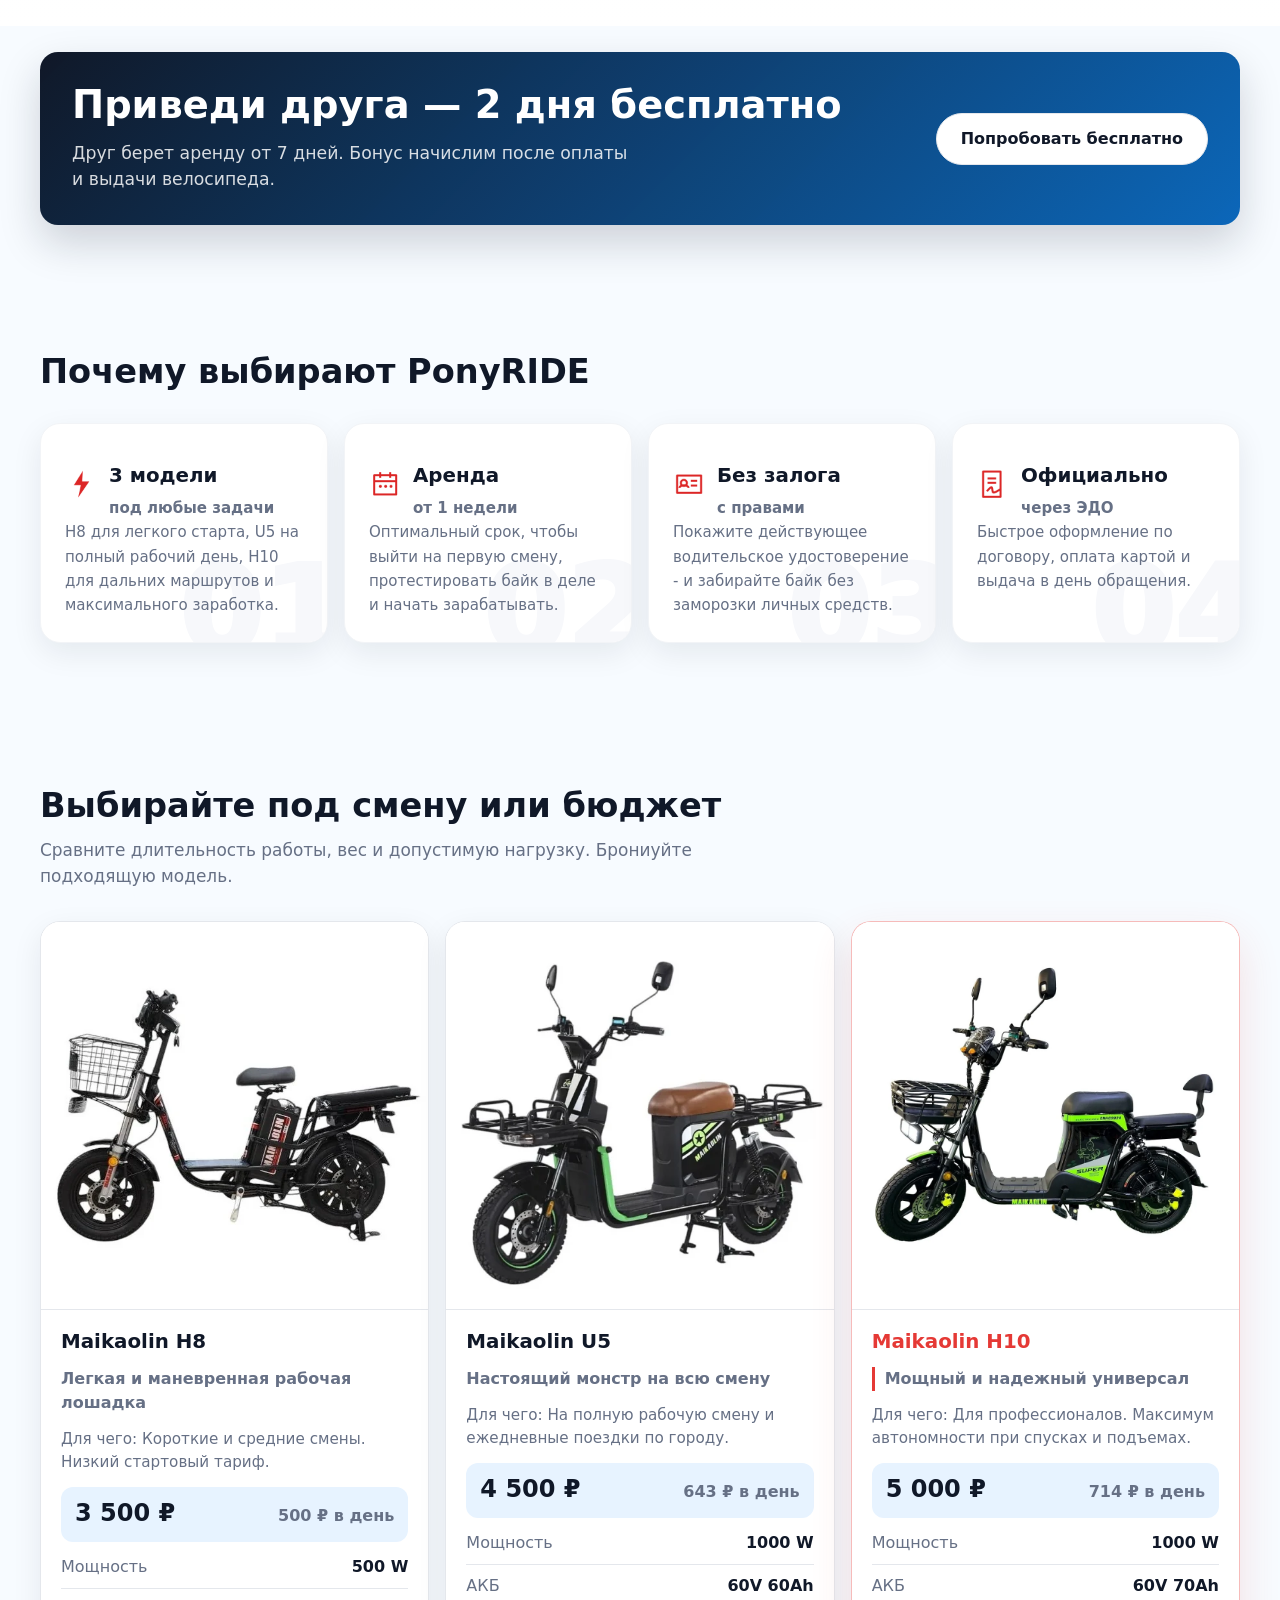
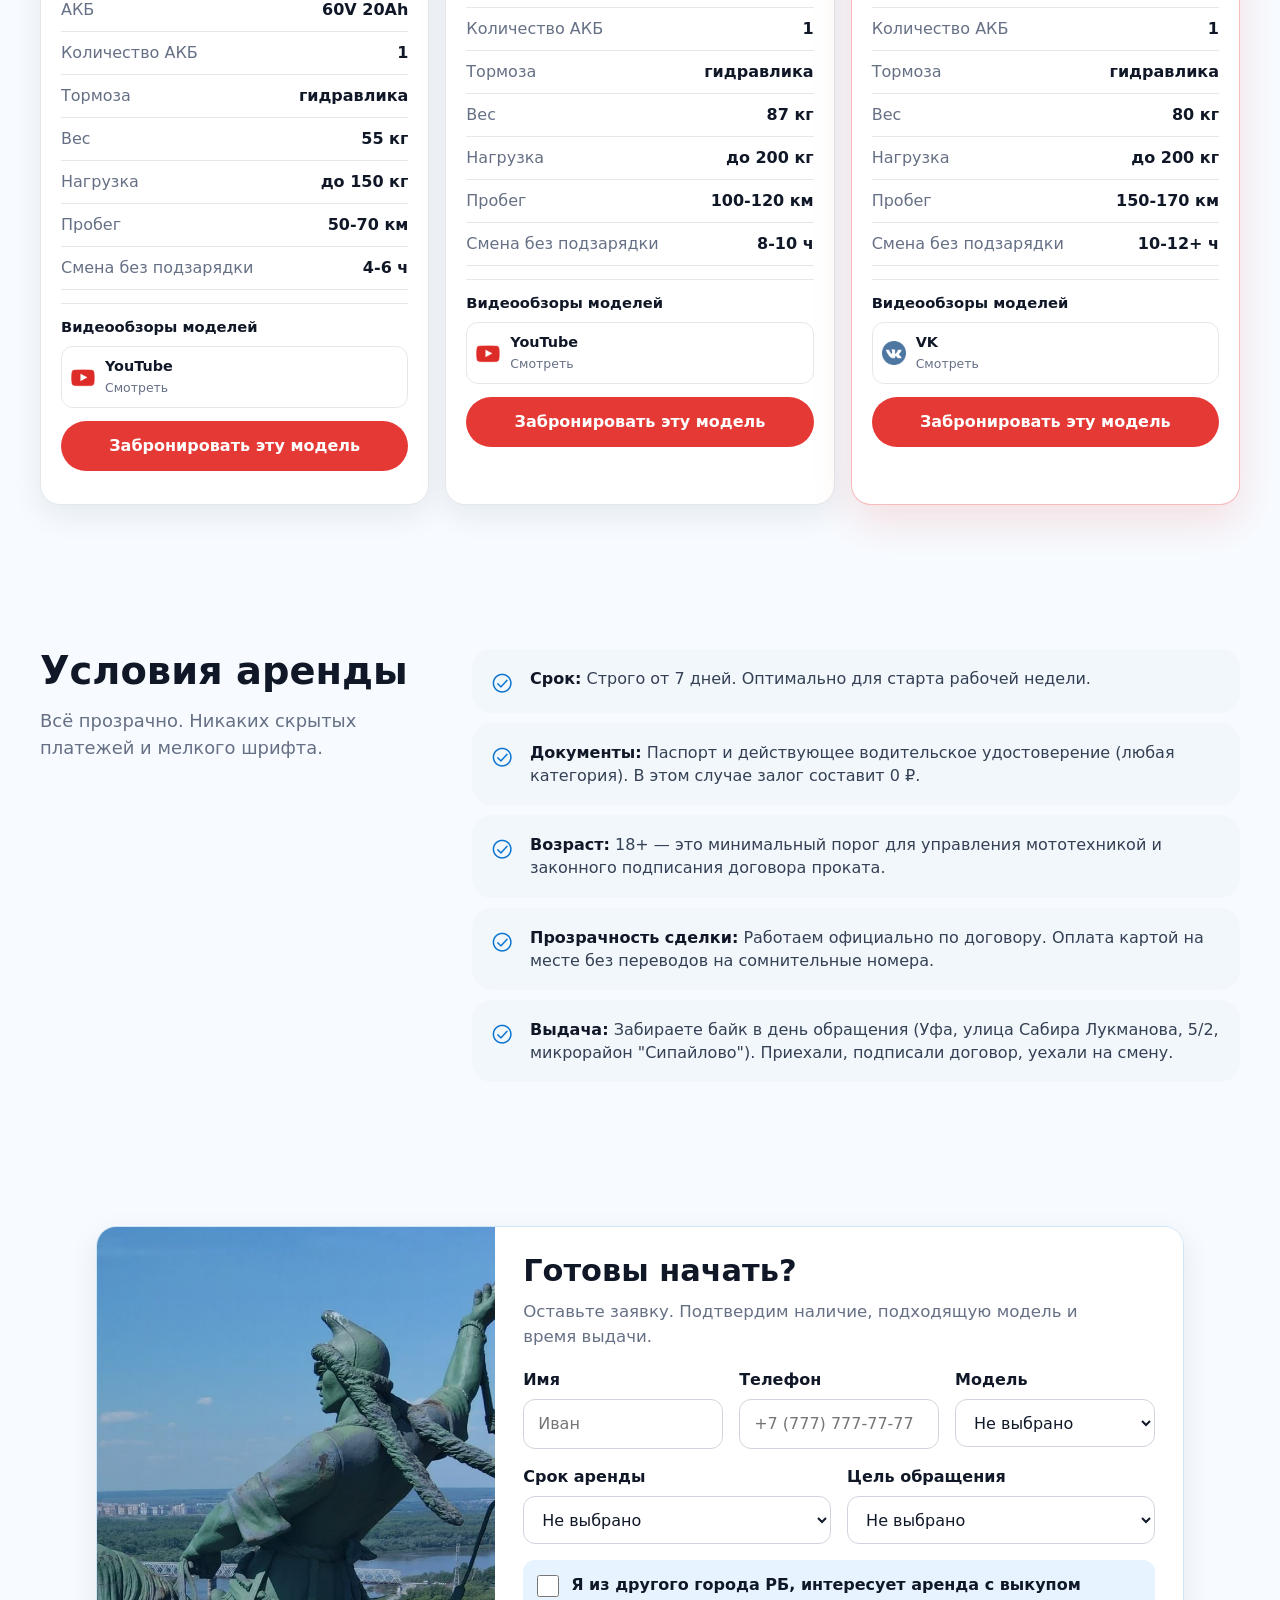
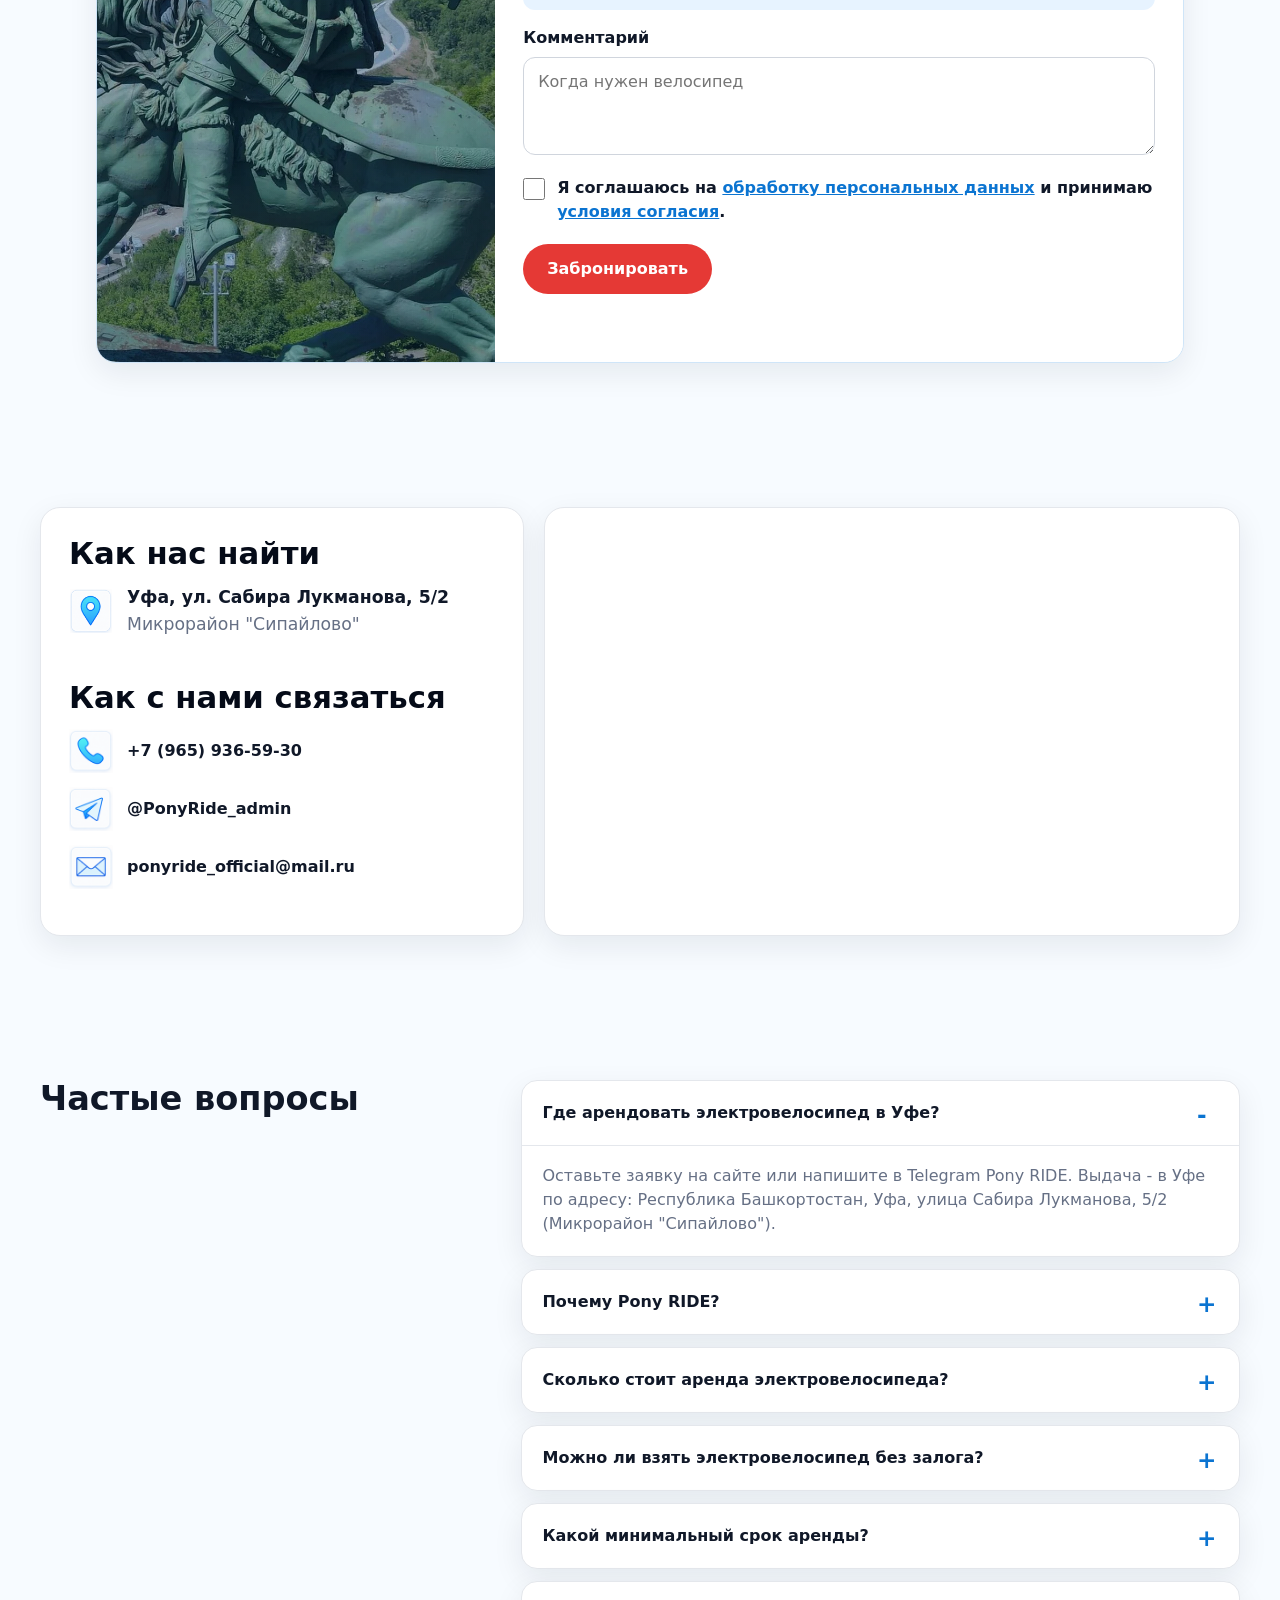
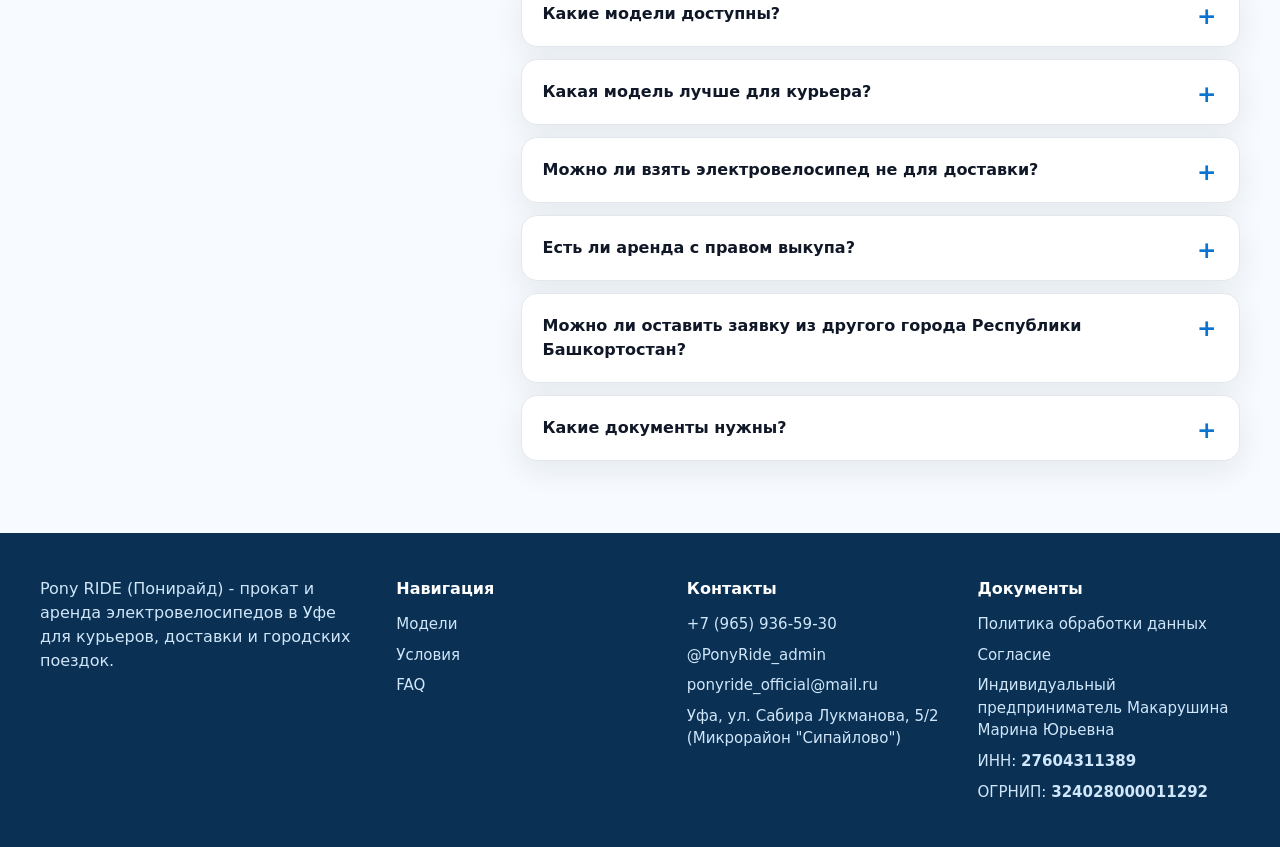
==== commit b3873482: "Add files via upload" ====
--- a/index.html
+++ b/index.html
@@ -21,11 +21,11 @@
     <meta property="og:image" content="https://www.ponyride.ru/assets/img/hero/hero-main.jpg">
     <meta property="og:url" content="https://www.ponyride.ru/">
     <meta property="og:locale" content="ru_RU">
-    <link rel="stylesheet" href="assets/css/styles.css?v=20260523-calc-window-fix">
-    <script src="assets/js/config.js?v=20260523-tg-admin" defer></script>
+    <link rel="stylesheet" href="assets/css/styles.css?v=20260523-wide-hero">
+    <script src="assets/js/config.js?v=20260523-map-point" defer></script>
     <script src="assets/js/data.models.js?v=20260523-conversion" defer></script>
     <script src="assets/js/data.faq.js?v=20260523-conversion" defer></script>
-    <script src="assets/js/script.js?v=20260523-clean-income" defer></script>
+    <script src="assets/js/script.js?v=20260523-logo-scroll" defer></script>
     <script id="local-business-schema" type="application/ld+json"></script>
     <script id="faq-schema" type="application/ld+json"></script>
   </head>
@@ -258,7 +258,7 @@
                 </div>
                 <div class="field">
                   <label for="phone">Телефон</label>
-                  <input id="phone" name="phone" type="tel" autocomplete="tel" inputmode="tel" aria-describedby="phone-error" placeholder="+7 (917) 777-77-77" required>
+                  <input id="phone" name="phone" type="tel" autocomplete="tel" inputmode="tel" maxlength="18" aria-describedby="phone-error" placeholder="+7 (777) 777-77-77" required>
                   <p class="field-error" id="phone-error"></p>
                 </div>
                 <div class="field">
